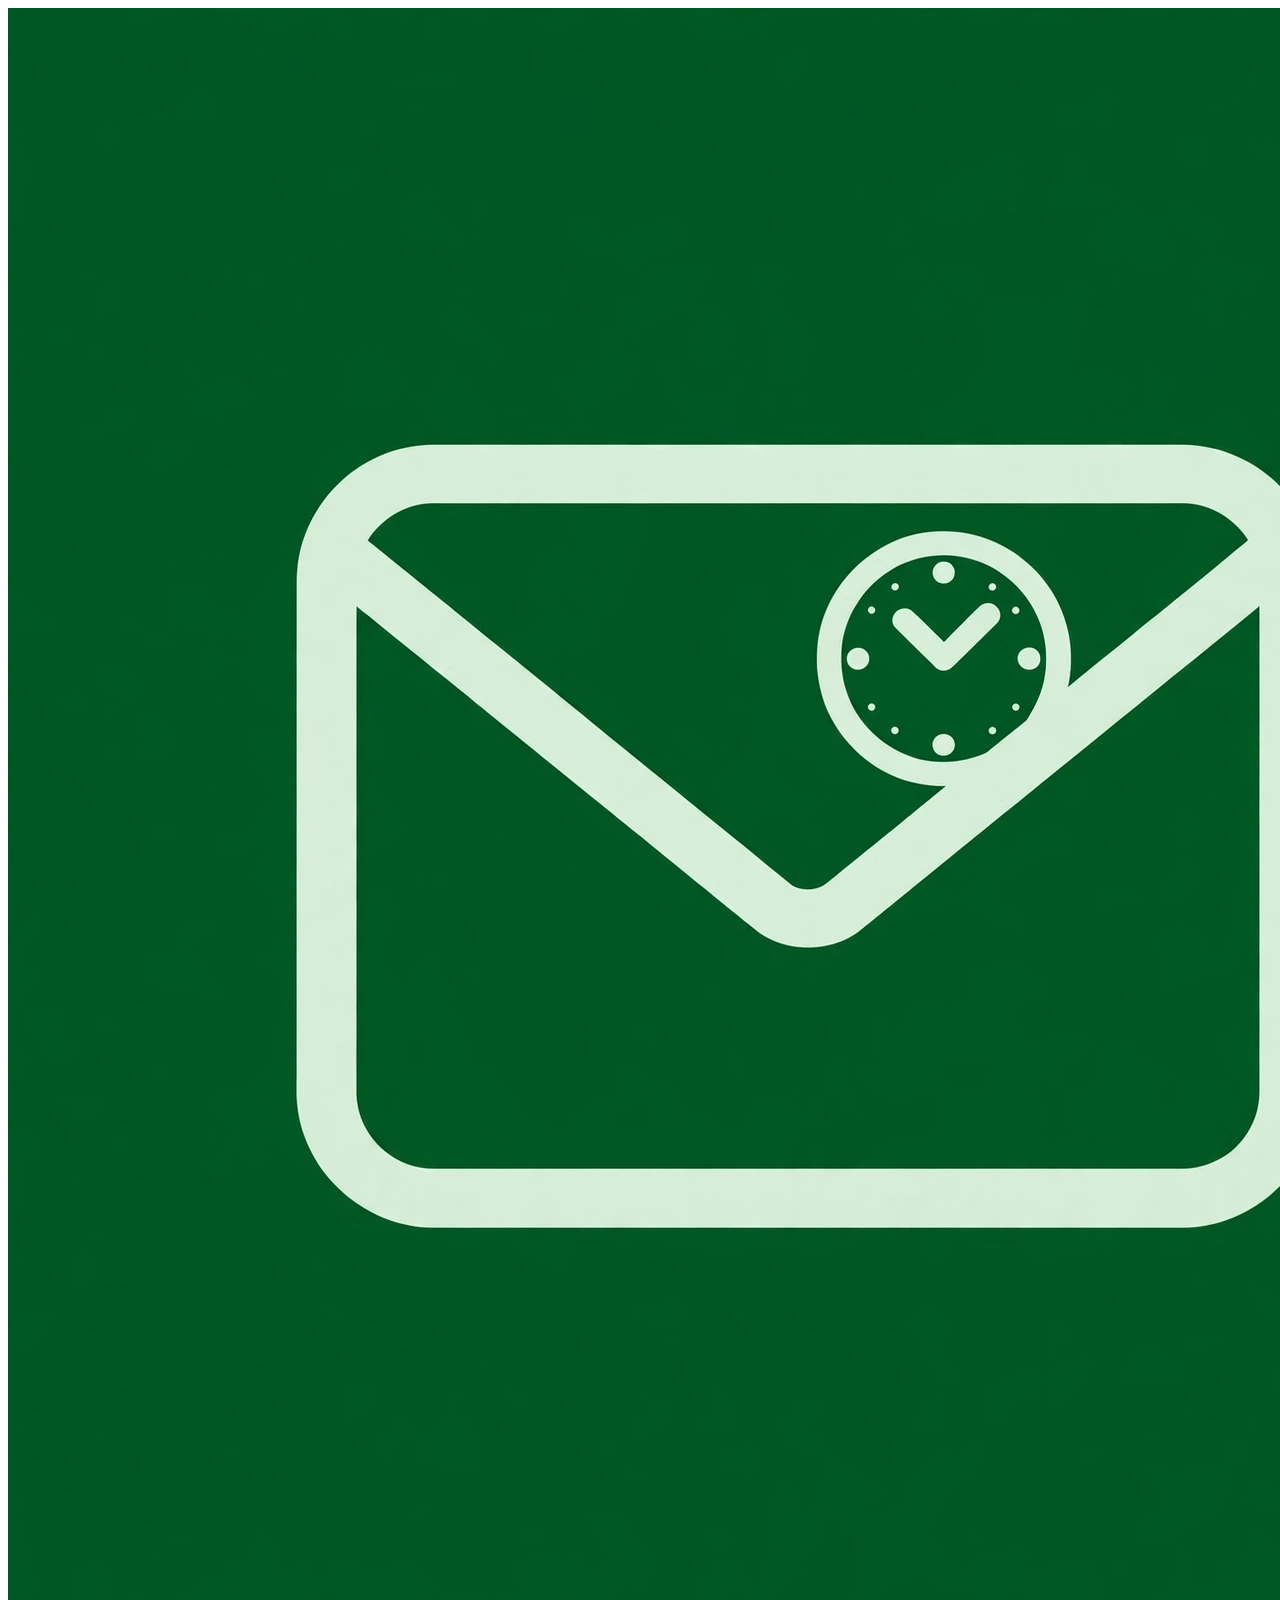
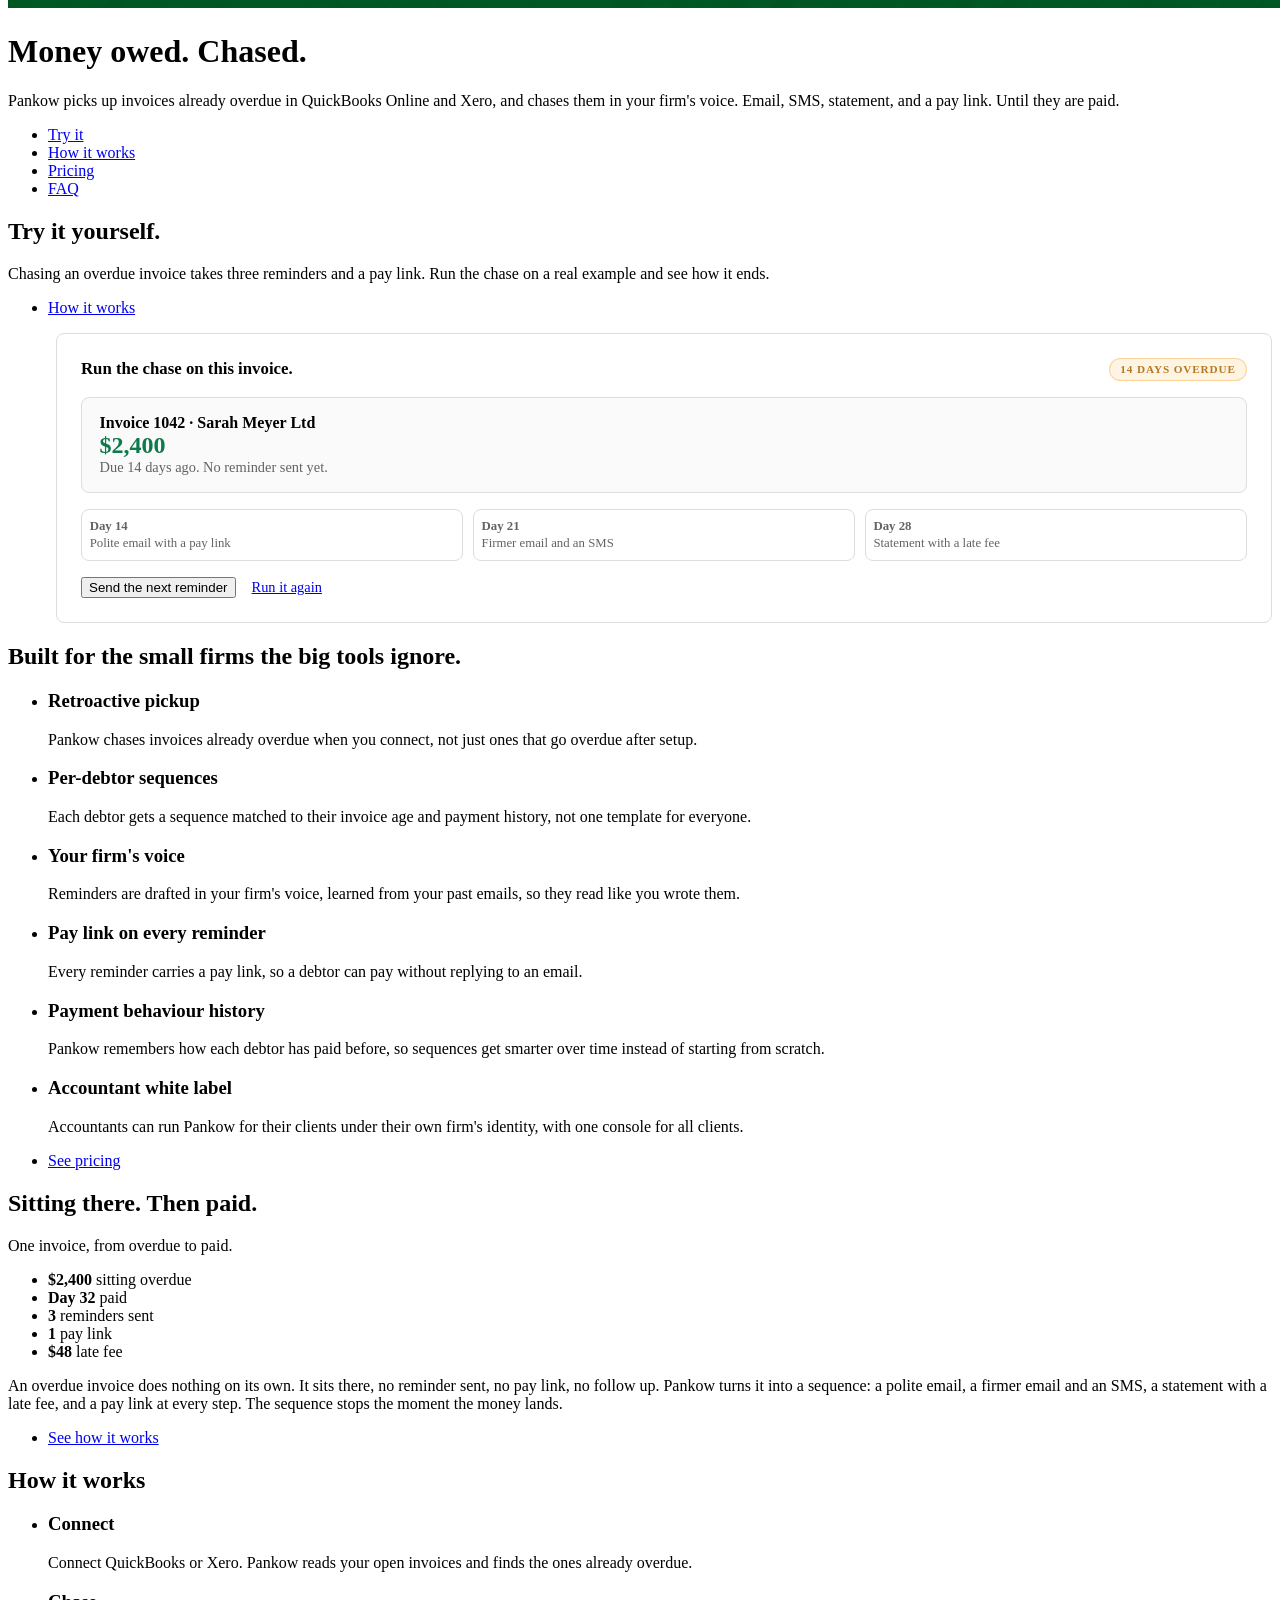
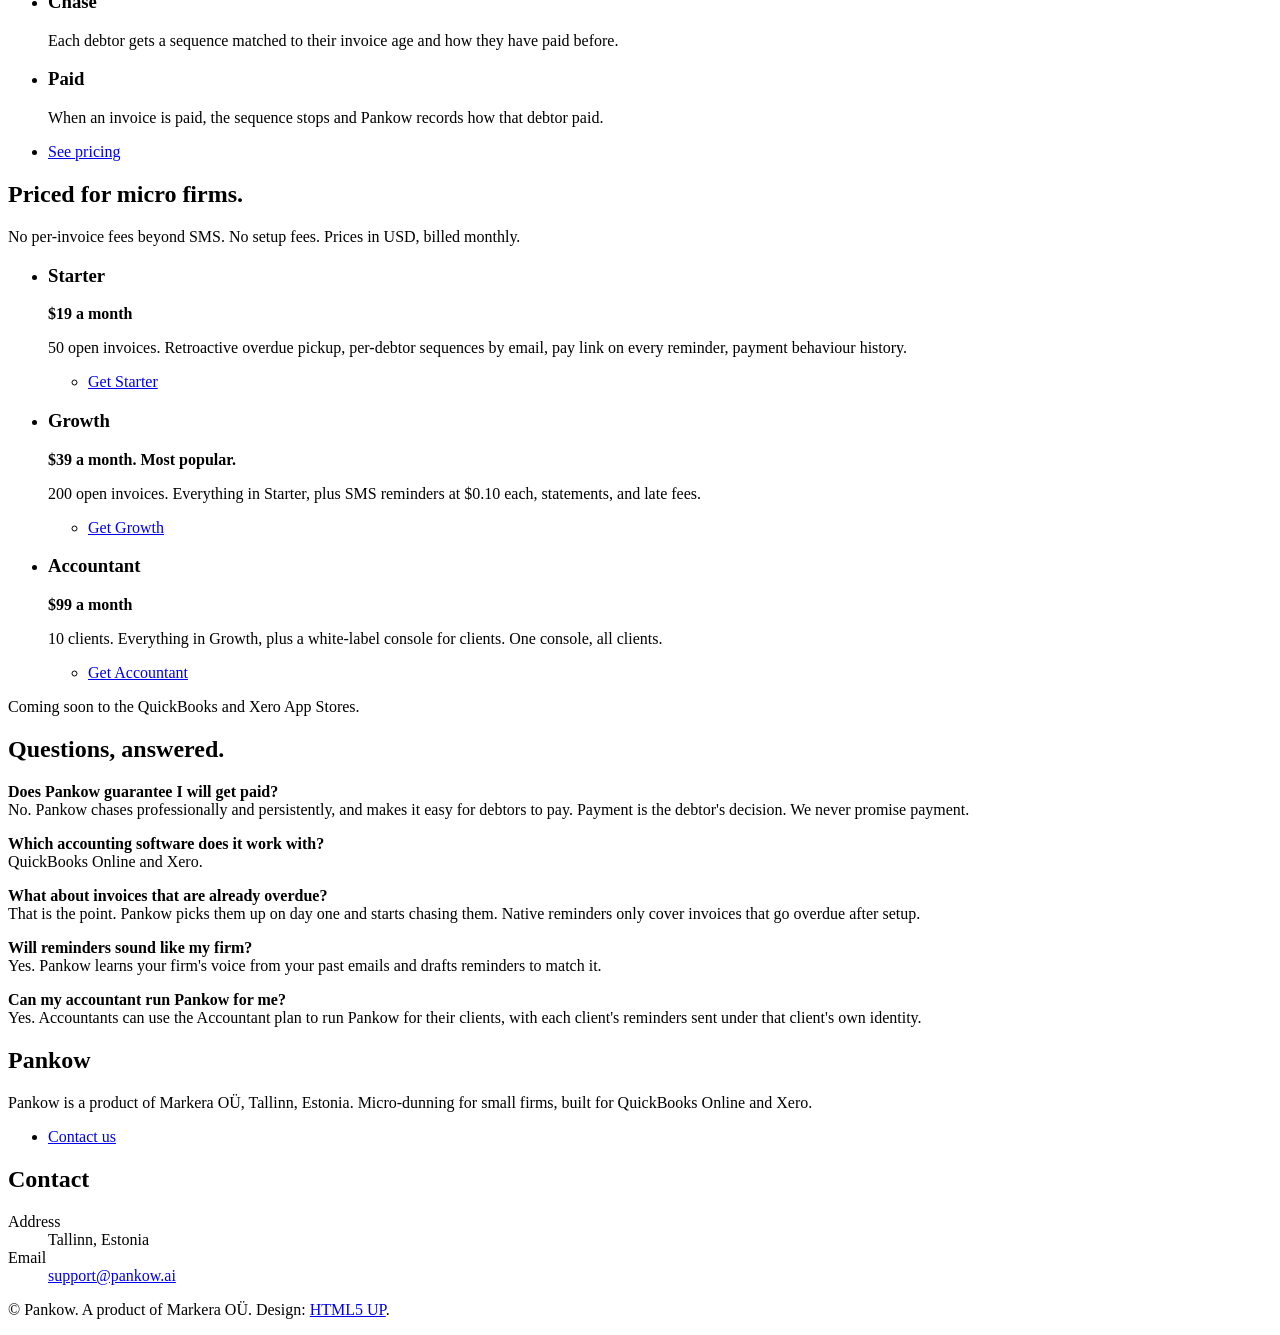
==== index.html @ 5368cebc "Adopt HTML5 UP Stellar template for Pankow" ====
<!DOCTYPE HTML>
<!--
	Stellar by HTML5 UP
	html5up.net | @ajlkn
	Free for personal and commercial use under the CCA 3.0 license (html5up.net/license)
-->
<html>
	<head>
		<title>Pankow - Overdue invoices, chased automatically</title>
		<meta charset="utf-8" />
		<meta name="viewport" content="width=device-width, initial-scale=1, user-scalable=no" />
		<meta name="description" content="Pankow picks up invoices already overdue in QuickBooks Online and Xero, and chases them in your firm's voice. Email, SMS, statement, and a pay link. Until they are paid." />
		<link rel="stylesheet" href="assets/css/main.css" />
		<noscript><link rel="stylesheet" href="assets/css/noscript.css" /></noscript>
		<style>
			/* Pankow interactive demo */
			.spotlight .demo { flex: 0 0 26em; max-width: 100%; margin-left: 3em; }
			@media screen and (max-width: 980px) {
				.spotlight .demo { flex: 0 1 auto; width: 100%; margin-left: 0; margin-bottom: 2em; }
			}
			.demo { background: #ffffff; border: solid 1px #dddddd; border-radius: 8px; padding: 1.5em; text-align: left; }
			.demo-head { display: flex; justify-content: space-between; align-items: center; gap: 0.75em; flex-wrap: wrap; margin-bottom: 1em; }
			.demo-title { font-weight: 700; font-size: 1.05em; }
			.demo-status { font-size: 0.7em; font-weight: 700; letter-spacing: 0.08em; color: #b7791f; background: rgba(245, 166, 35, 0.12); border: solid 1px rgba(245, 166, 35, 0.4); border-radius: 2em; padding: 0.4em 0.9em; white-space: nowrap; }
			.demo-status.paid { color: #0d7a4a; background: rgba(47, 212, 122, 0.12); border-color: rgba(13, 122, 74, 0.4); }
			.invoice { border: solid 1px #dddddd; border-radius: 8px; padding: 1em 1.1em; margin-bottom: 1em; background: #fafafa; }
			.inv-num { font-weight: 700; }
			.inv-amt { font-size: 1.5em; font-weight: 700; color: #0d7a4a; }
			.inv-meta { color: #636363; font-size: 0.9em; }
			.timeline { display: flex; gap: 0.6em; margin-bottom: 1em; }
			.tl-step { flex: 1; border: solid 1px #dddddd; border-radius: 8px; padding: 0.7em 0.6em; font-size: 0.8em; color: #636363; background: #ffffff; }
			.tl-step .day { display: block; font-weight: 700; color: #636363; margin-bottom: 0.2em; }
			.tl-step.active { border-color: #0d7a4a; background: rgba(47, 212, 122, 0.08); color: #414141; }
			.tl-step.active .day { color: #0d7a4a; }
			.reminder { border: solid 1px #dddddd; border-left: 4px solid #0d7a4a; border-radius: 8px; padding: 1em 1.1em; margin-bottom: 0.75em; background: #ffffff; }
			.r-day { font-size: 0.7em; font-weight: 700; letter-spacing: 0.1em; text-transform: uppercase; color: #636363; }
			.r-title { font-weight: 700; margin: 0.25em 0; }
			.r-body { color: #636363; font-size: 0.95em; }
			.paid-msg { display: none; border: solid 1px rgba(13, 122, 74, 0.5); background: rgba(47, 212, 122, 0.08); border-radius: 8px; padding: 1em 1.1em; margin-top: 0.5em; }
			.paid-msg.show { display: block; }
			.demo-actions { margin-top: 1em; display: flex; gap: 1em; align-items: center; flex-wrap: wrap; }
			.demo-reset { font-size: 0.9em; }
		</style>
	</head>
	<body class="is-preload">

		<!-- Wrapper -->
			<div id="wrapper">

				<!-- Header -->
					<header id="header" class="alt">
						<span class="logo"><img src="logo.webp" alt="Pankow logo" /></span>
						<h1>Money owed. Chased.</h1>
						<p>Pankow picks up invoices already overdue in QuickBooks Online and Xero, and chases them in your firm's voice. Email, SMS, statement, and a pay link. Until they are paid.</p>
					</header>

				<!-- Nav -->
					<nav id="nav">
						<ul>
							<li><a href="#demo" class="active">Try it</a></li>
							<li><a href="#how">How it works</a></li>
							<li><a href="#cta">Pricing</a></li>
							<li><a href="#faq">FAQ</a></li>
						</ul>
					</nav>

				<!-- Main -->
					<div id="main">

						<!-- Introduction -->
							<section id="intro" class="main">
								<div class="spotlight">
									<div class="content">
										<header class="major">
											<h2>Try it yourself.</h2>
										</header>
										<p>Chasing an overdue invoice takes three reminders and a pay link. Run the chase on a real example and see how it ends.</p>
										<ul class="actions">
											<li><a href="#how" class="button">How it works</a></li>
										</ul>
									</div>
									<div class="demo" id="demo">
										<div class="demo-head">
											<div class="demo-title">Run the chase on this invoice.</div>
											<div class="demo-status" id="invStatus">14 DAYS OVERDUE</div>
										</div>
										<div class="invoice">
											<div class="inv-num">Invoice 1042 &middot; Sarah Meyer Ltd</div>
											<div class="inv-amt">$2,400</div>
											<div class="inv-meta">Due 14 days ago. No reminder sent yet.</div>
										</div>
										<div class="timeline">
											<div class="tl-step" id="tl1"><span class="day">Day 14</span>Polite email with a pay link</div>
											<div class="tl-step" id="tl2"><span class="day">Day 21</span>Firmer email and an SMS</div>
											<div class="tl-step" id="tl3"><span class="day">Day 28</span>Statement with a late fee</div>
										</div>
										<div id="reminderBox"></div>
										<div class="paid-msg" id="paidMsg"><strong>Paid on Day 32.</strong> The sequence stopped the moment the payment landed, and Pankow recorded how this debtor paid.</div>
										<div class="demo-actions">
											<button class="button primary" id="nextBtn" type="button">Send the next reminder</button>
											<a href="#" class="demo-reset" id="resetBtn">Run it again</a>
										</div>
									</div>
								</div>
							</section>

						<!-- First Section -->
							<section id="first" class="main special">
								<header class="major">
									<h2>Built for the small firms the big tools ignore.</h2>
								</header>
								<ul class="features">
									<li>
										<span class="icon solid major style1 fa-history"></span>
										<h3>Retroactive pickup</h3>
										<p>Pankow chases invoices already overdue when you connect, not just ones that go overdue after setup.</p>
									</li>
									<li>
										<span class="icon solid major style2 fa-user-clock"></span>
										<h3>Per-debtor sequences</h3>
										<p>Each debtor gets a sequence matched to their invoice age and payment history, not one template for everyone.</p>
									</li>
									<li>
										<span class="icon solid major style3 fa-pen"></span>
										<h3>Your firm's voice</h3>
										<p>Reminders are drafted in your firm's voice, learned from your past emails, so they read like you wrote them.</p>
									</li>
									<li>
										<span class="icon solid major style4 fa-link"></span>
										<h3>Pay link on every reminder</h3>
										<p>Every reminder carries a pay link, so a debtor can pay without replying to an email.</p>
									</li>
									<li>
										<span class="icon solid major style5 fa-chart-line"></span>
										<h3>Payment behaviour history</h3>
										<p>Pankow remembers how each debtor has paid before, so sequences get smarter over time instead of starting from scratch.</p>
									</li>
									<li>
										<span class="icon solid major style1 fa-briefcase"></span>
										<h3>Accountant white label</h3>
										<p>Accountants can run Pankow for their clients under their own firm's identity, with one console for all clients.</p>
									</li>
								</ul>
								<footer class="major">
									<ul class="actions special">
										<li><a href="#cta" class="button">See pricing</a></li>
									</ul>
								</footer>
							</section>

						<!-- Second Section -->
							<section id="second" class="main special">
								<header class="major">
									<h2>Sitting there. Then paid.</h2>
									<p>One invoice, from overdue to paid.</p>
								</header>
								<ul class="statistics">
									<li class="style1">
										<span class="icon solid fa-file-invoice"></span>
										<strong>$2,400</strong> sitting overdue
									</li>
									<li class="style2">
										<span class="icon solid fa-check-circle"></span>
										<strong>Day 32</strong> paid
									</li>
									<li class="style3">
										<span class="icon solid fa-envelope"></span>
										<strong>3</strong> reminders sent
									</li>
									<li class="style4">
										<span class="icon solid fa-link"></span>
										<strong>1</strong> pay link
									</li>
									<li class="style5">
										<span class="icon solid fa-dollar-sign"></span>
										<strong>$48</strong> late fee
									</li>
								</ul>
								<p class="content">An overdue invoice does nothing on its own. It sits there, no reminder sent, no pay link, no follow up. Pankow turns it into a sequence: a polite email, a firmer email and an SMS, a statement with a late fee, and a pay link at every step. The sequence stops the moment the money lands.</p>
								<footer class="major">
									<ul class="actions special">
										<li><a href="#how" class="button">See how it works</a></li>
									</ul>
								</footer>
							</section>

						<!-- How it works -->
							<section id="how" class="main special">
								<header class="major">
									<h2>How it works</h2>
								</header>
								<ul class="features">
									<li>
										<span class="icon solid major style1 fa-plug"></span>
										<h3>Connect</h3>
										<p>Connect QuickBooks or Xero. Pankow reads your open invoices and finds the ones already overdue.</p>
									</li>
									<li>
										<span class="icon solid major style3 fa-paper-plane"></span>
										<h3>Chase</h3>
										<p>Each debtor gets a sequence matched to their invoice age and how they have paid before.</p>
									</li>
									<li>
										<span class="icon solid major style5 fa-check-circle"></span>
										<h3>Paid</h3>
										<p>When an invoice is paid, the sequence stops and Pankow records how that debtor paid.</p>
									</li>
								</ul>
								<footer class="major">
									<ul class="actions special">
										<li><a href="#cta" class="button">See pricing</a></li>
									</ul>
								</footer>
							</section>

						<!-- Pricing -->
							<section id="cta" class="main special">
								<header class="major">
									<h2>Priced for micro firms.</h2>
									<p>No per-invoice fees beyond SMS. No setup fees. Prices in USD, billed monthly.</p>
								</header>
								<ul class="features">
									<li>
										<h3>Starter</h3>
										<p><strong>$19 a month</strong></p>
										<p>50 open invoices. Retroactive overdue pickup, per-debtor sequences by email, pay link on every reminder, payment behaviour history.</p>
										<ul class="actions special">
											<li><a href="mailto:support@pankow.ai?subject=Pankow%20Starter" class="button">Get Starter</a></li>
										</ul>
									</li>
									<li>
										<h3>Growth</h3>
										<p><strong>$39 a month. Most popular.</strong></p>
										<p>200 open invoices. Everything in Starter, plus SMS reminders at $0.10 each, statements, and late fees.</p>
										<ul class="actions special">
											<li><a href="mailto:support@pankow.ai?subject=Pankow%20Growth" class="button primary">Get Growth</a></li>
										</ul>
									</li>
									<li>
										<h3>Accountant</h3>
										<p><strong>$99 a month</strong></p>
										<p>10 clients. Everything in Growth, plus a white-label console for clients. One console, all clients.</p>
										<ul class="actions special">
											<li><a href="mailto:support@pankow.ai?subject=Pankow%20Accountant" class="button">Get Accountant</a></li>
										</ul>
									</li>
								</ul>
								<p>Coming soon to the QuickBooks and Xero App Stores.</p>
							</section>

						<!-- FAQ -->
							<section id="faq" class="main">
								<header class="major">
									<h2>Questions, answered.</h2>
								</header>
								<p><strong>Does Pankow guarantee I will get paid?</strong><br />No. Pankow chases professionally and persistently, and makes it easy for debtors to pay. Payment is the debtor's decision. We never promise payment.</p>
								<p><strong>Which accounting software does it work with?</strong><br />QuickBooks Online and Xero.</p>
								<p><strong>What about invoices that are already overdue?</strong><br />That is the point. Pankow picks them up on day one and starts chasing them. Native reminders only cover invoices that go overdue after setup.</p>
								<p><strong>Will reminders sound like my firm?</strong><br />Yes. Pankow learns your firm's voice from your past emails and drafts reminders to match it.</p>
								<p><strong>Can my accountant run Pankow for me?</strong><br />Yes. Accountants can use the Accountant plan to run Pankow for their clients, with each client's reminders sent under that client's own identity.</p>
							</section>

					</div>

				<!-- Footer -->
					<footer id="footer">
						<section>
							<h2>Pankow</h2>
							<p>Pankow is a product of Markera OÜ, Tallinn, Estonia. Micro-dunning for small firms, built for QuickBooks Online and Xero.</p>
							<ul class="actions">
								<li><a href="mailto:support@pankow.ai" class="button">Contact us</a></li>
							</ul>
						</section>
						<section>
							<h2>Contact</h2>
							<dl class="alt">
								<dt>Address</dt>
								<dd>Tallinn, Estonia</dd>
								<dt>Email</dt>
								<dd><a href="mailto:support@pankow.ai">support@pankow.ai</a></dd>
							</dl>
						</section>
						<p class="copyright">&copy; Pankow. A product of Markera OÜ. Design: <a href="https://html5up.net">HTML5 UP</a>.</p>
					</footer>

			</div>

		<!-- Scripts -->
			<script src="assets/js/jquery.min.js"></script>
			<script src="assets/js/jquery.scrollex.min.js"></script>
			<script src="assets/js/jquery.scrolly.min.js"></script>
			<script src="assets/js/browser.min.js"></script>
			<script src="assets/js/breakpoints.min.js"></script>
			<script src="assets/js/util.js"></script>
			<script src="assets/js/main.js"></script>

		<!-- Pankow interactive demo -->
			<script>
			(function () {
				var step = 0;
				var steps = [
					{ day: 'Day 14', title: 'Polite email with a pay link', body: 'Hi Sarah, a friendly reminder that invoice 1042 for $2,400 was due 14 days ago. You can pay here: Pay $2,400. Thanks, Acme Ltd.' },
					{ day: 'Day 21', title: 'Firmer email and an SMS', body: 'Hi Sarah, invoice 1042 ($2,400) is now 21 days overdue. Please pay this week to avoid a late fee. Pay here: Pay $2,400. Acme Ltd.' },
					{ day: 'Day 28', title: 'Statement with a late fee', body: 'Statement for Sarah Meyer Ltd. Invoice 1042: $2,400, plus a $48 late fee. Total due: $2,448. Pay here: Pay $2,448. Acme Ltd.' }
				];
				var nextBtn = document.getElementById('nextBtn');
				var resetBtn = document.getElementById('resetBtn');
				var status = document.getElementById('invStatus');
				var box = document.getElementById('reminderBox');
				var paidMsg = document.getElementById('paidMsg');

				function nextReminder() {
					if (step >= steps.length) { return; }
					var s = steps[step];
					document.getElementById('tl' + (step + 1)).classList.add('active');
					var card = document.createElement('div');
					card.className = 'reminder';
					var d = document.createElement('div');
					d.className = 'r-day';
					d.textContent = s.day;
					var t = document.createElement('div');
					t.className = 'r-title';
					t.textContent = s.title;
					var b = document.createElement('div');
					b.className = 'r-body';
					b.textContent = s.body;
					card.appendChild(d);
					card.appendChild(t);
					card.appendChild(b);
					box.appendChild(card);
					step++;
					status.textContent = s.day.replace('Day ', '') + ' DAYS OVERDUE';
					if (step === steps.length) {
						nextBtn.textContent = 'Mark as paid';
						nextBtn.removeEventListener('click', nextReminder);
						nextBtn.addEventListener('click', markPaid);
					}
				}

				function markPaid() {
					paidMsg.classList.add('show');
					nextBtn.disabled = true;
					nextBtn.textContent = 'Paid';
					status.textContent = 'PAID ON DAY 32';
					status.classList.add('paid');
				}

				function resetDemo() {
					step = 0;
					box.innerHTML = '';
					paidMsg.classList.remove('show');
					['tl1', 'tl2', 'tl3'].forEach(function (id) {
						document.getElementById(id).classList.remove('active');
					});
					nextBtn.disabled = false;
					nextBtn.textContent = 'Send the next reminder';
					nextBtn.removeEventListener('click', markPaid);
					nextBtn.addEventListener('click', nextReminder);
					status.textContent = '14 DAYS OVERDUE';
					status.classList.remove('paid');
				}

				nextBtn.addEventListener('click', nextReminder);
				resetBtn.addEventListener('click', function (e) {
					e.preventDefault();
					resetDemo();
				});
			})();
			</script>

	</body>
</html>
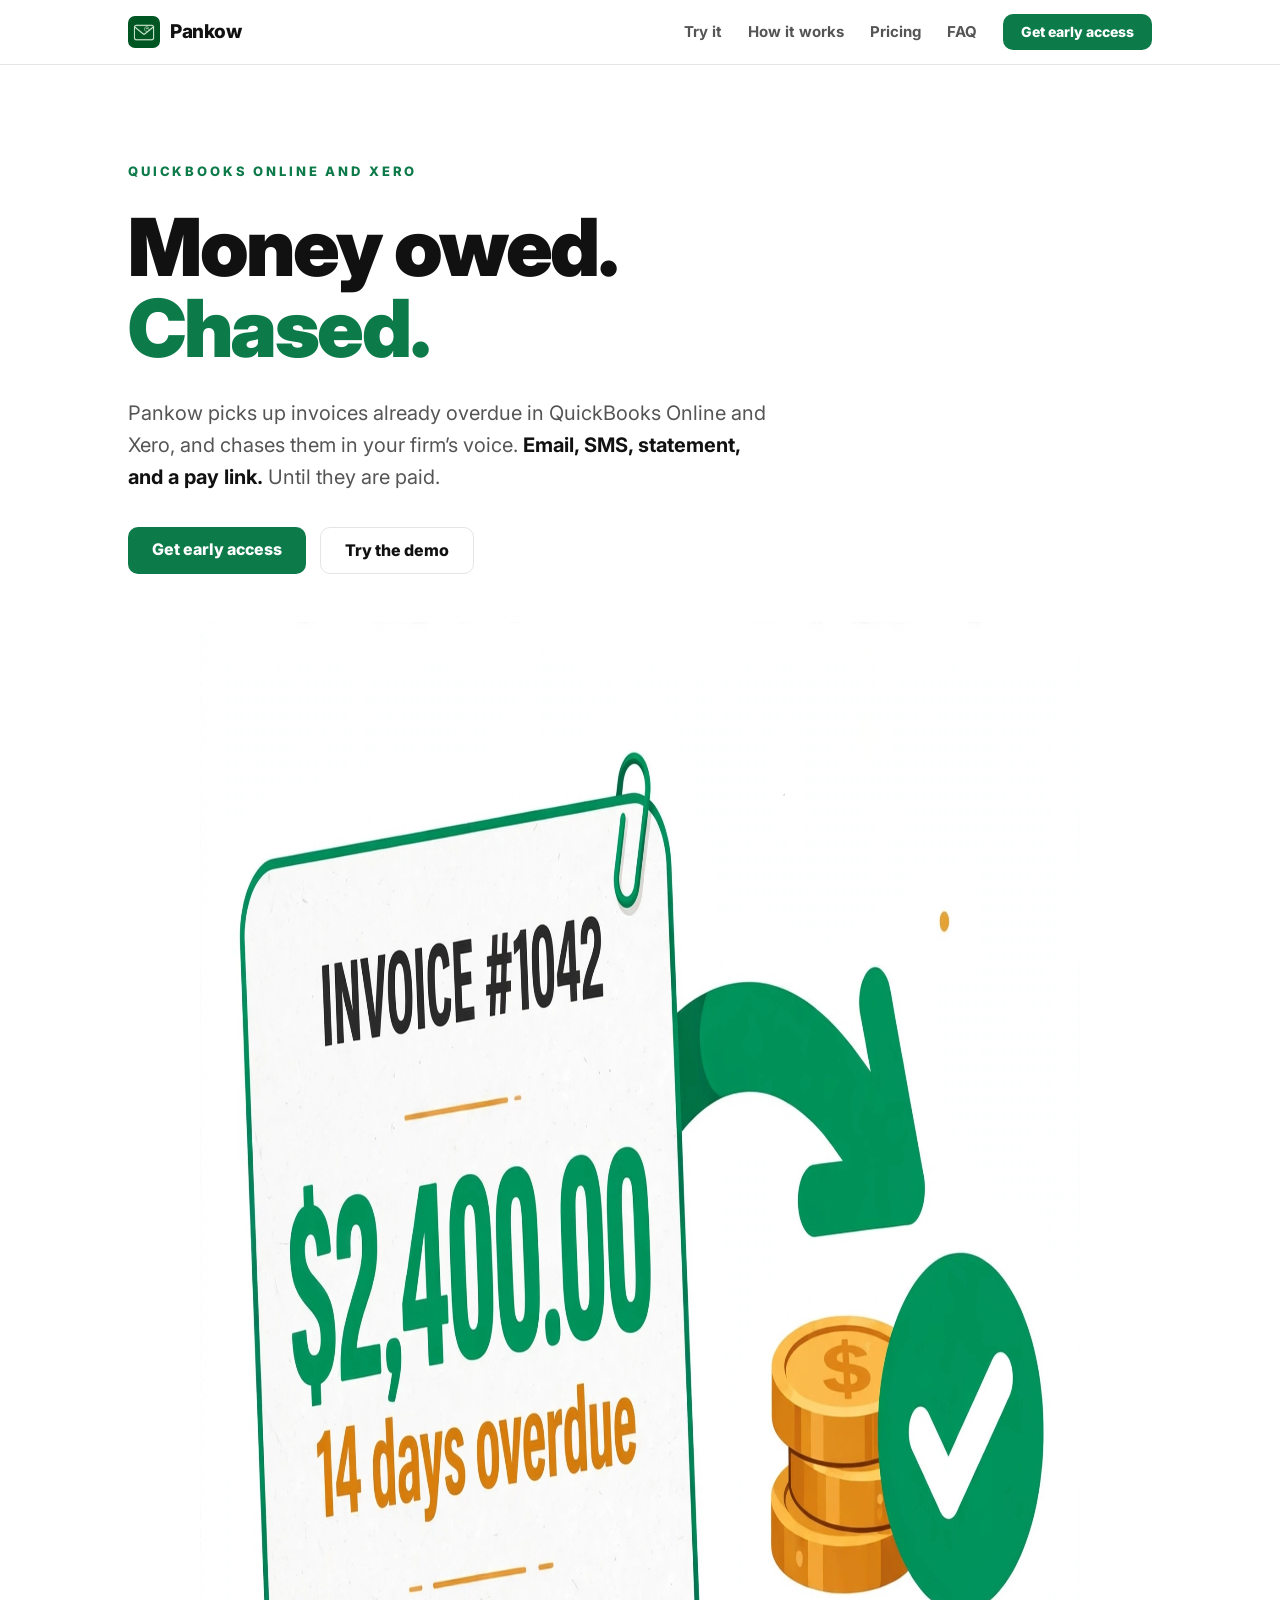
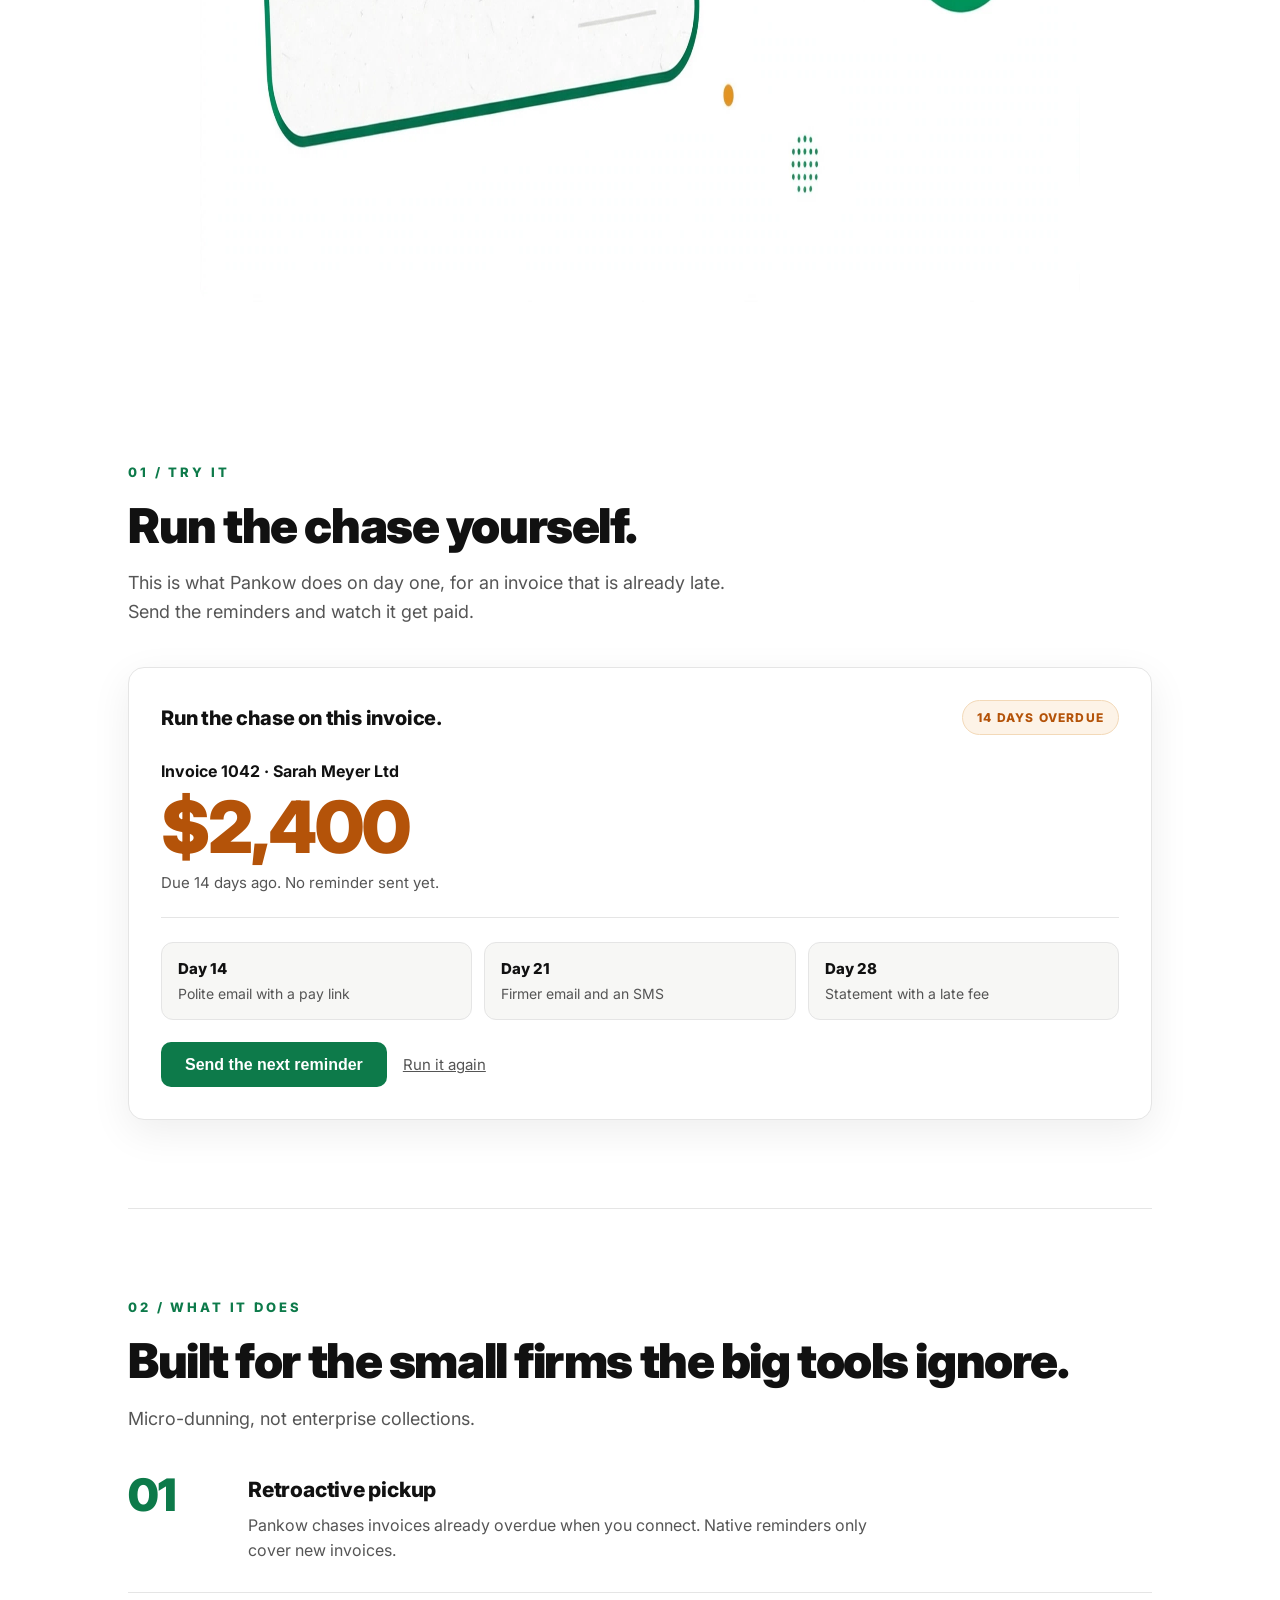
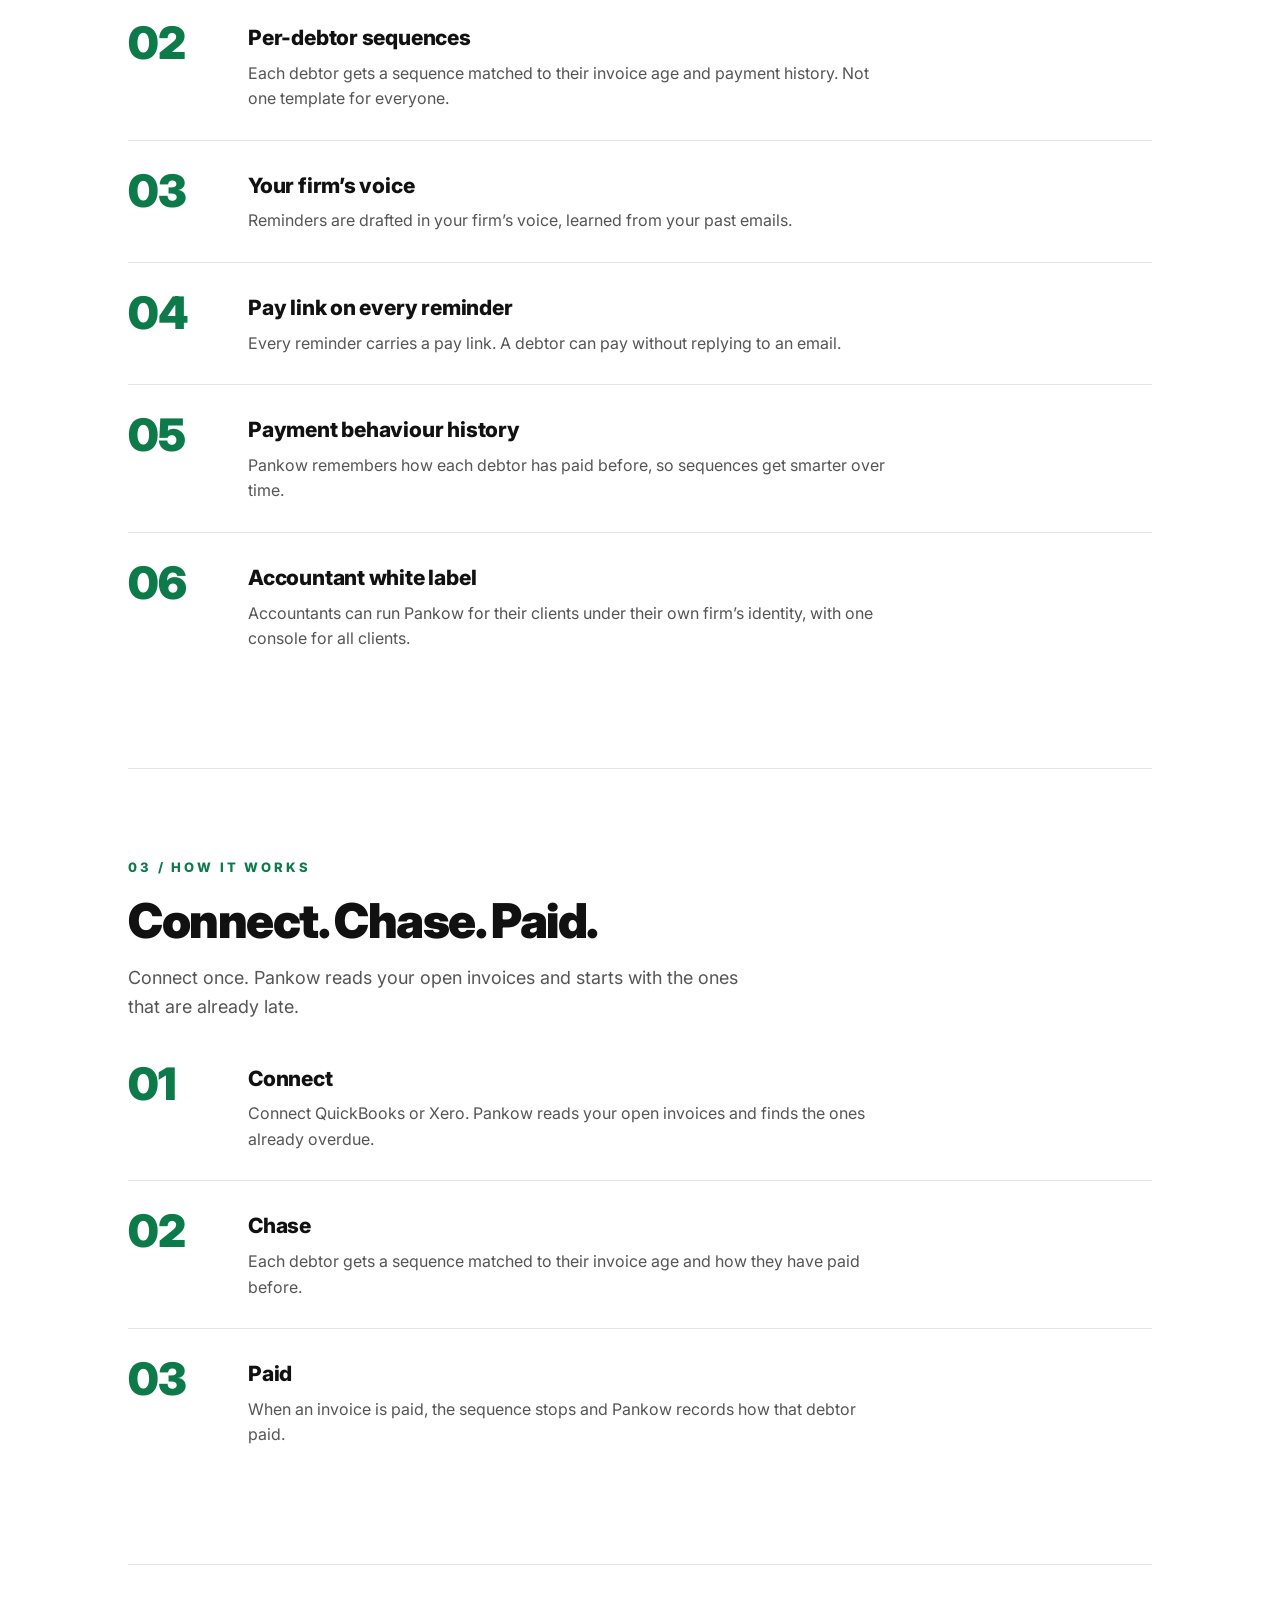
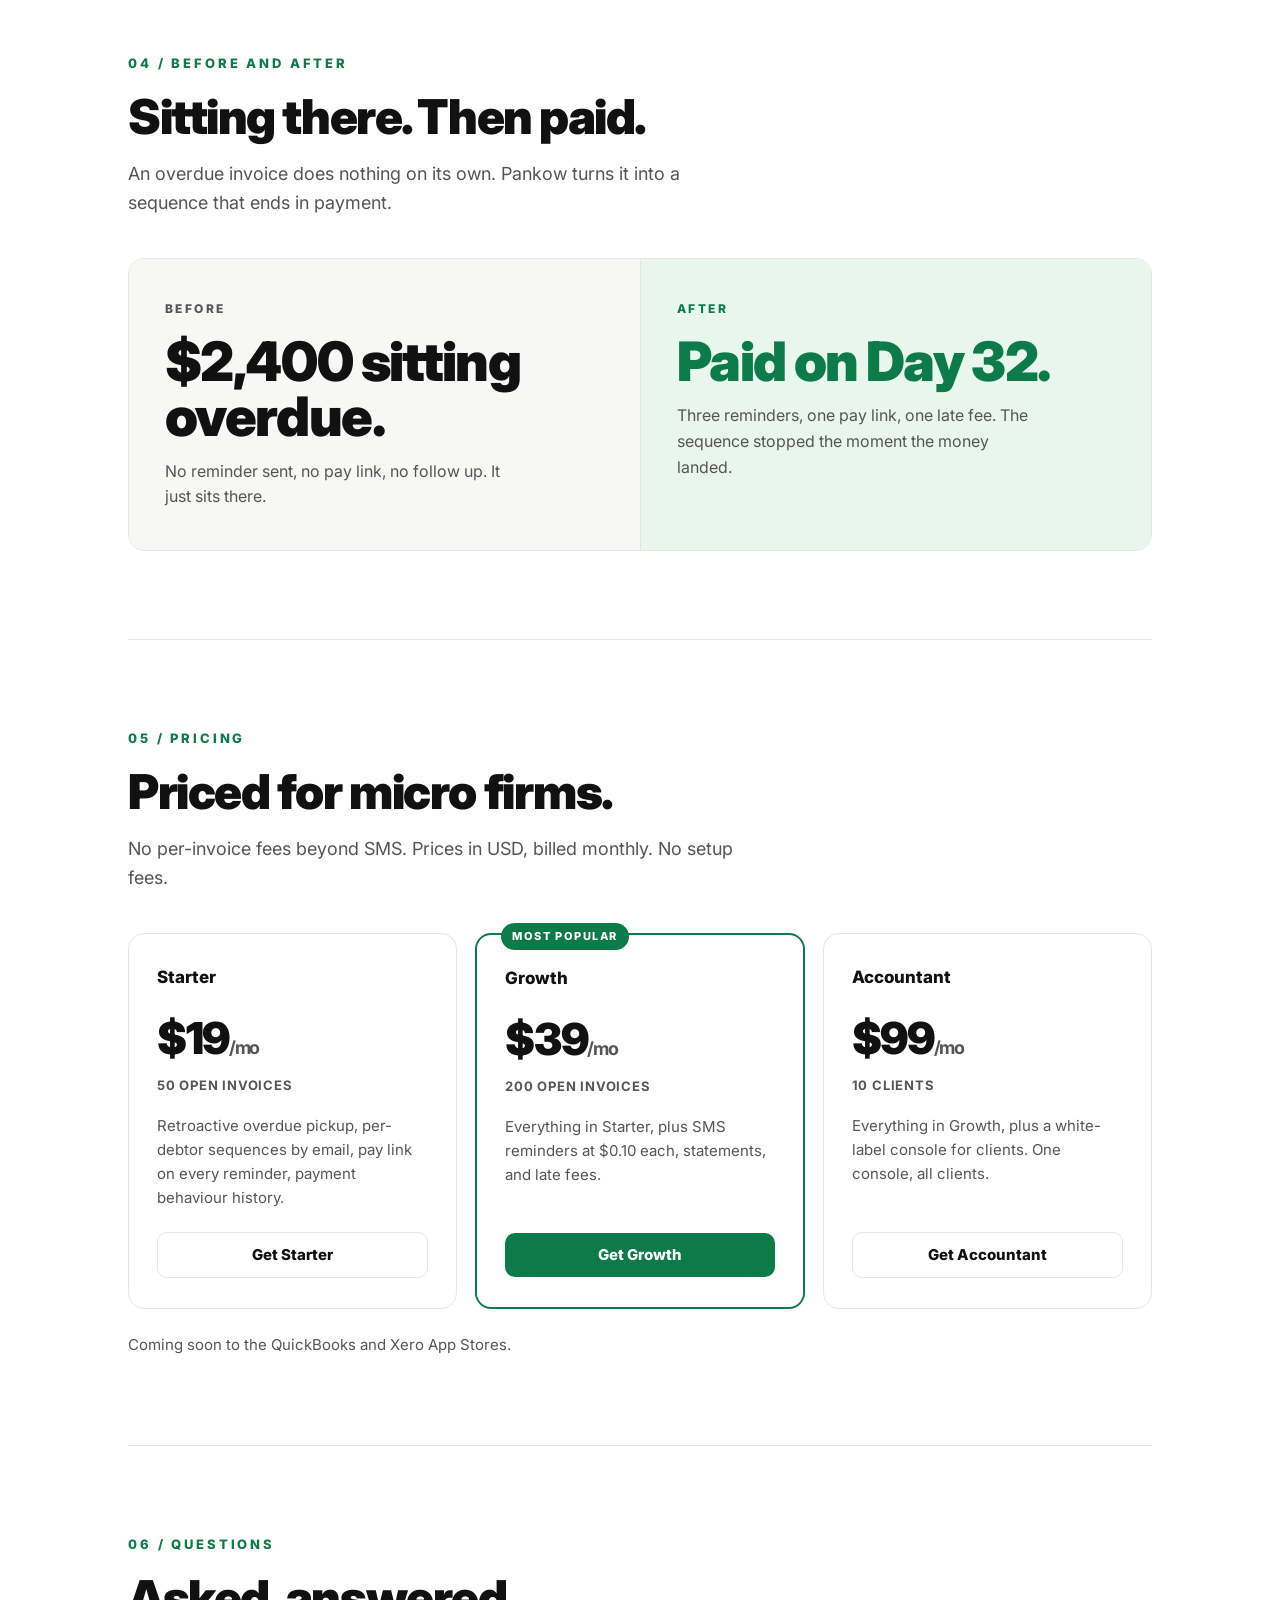
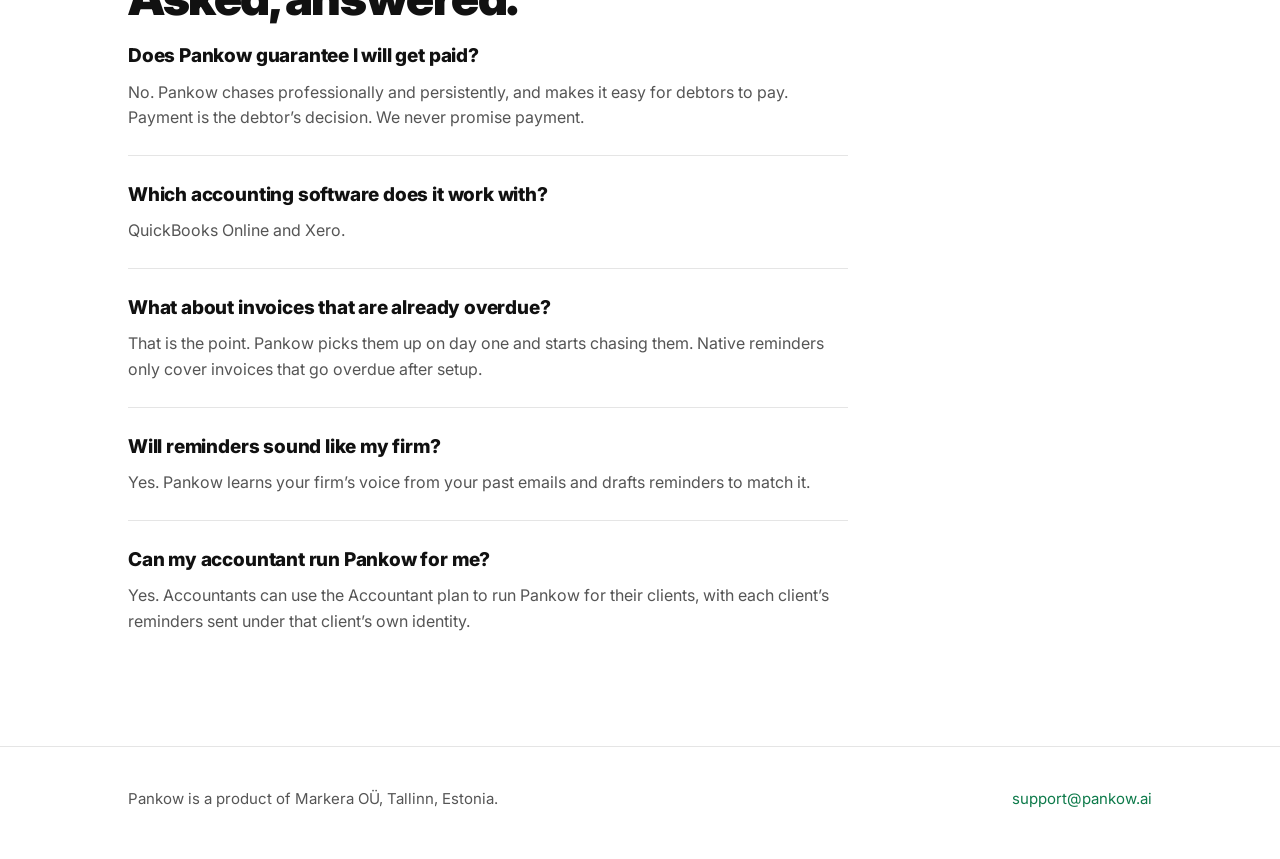
==== commit 99c51639: "Rebuild from scratch: custom Money Back design, no template, hero illustration" ====
--- a/index.html
+++ b/index.html
@@ -1,372 +1,429 @@
-<!DOCTYPE HTML>
-<!--
-	Stellar by HTML5 UP
-	html5up.net | @ajlkn
-	Free for personal and commercial use under the CCA 3.0 license (html5up.net/license)
--->
-<html>
-	<head>
-		<title>Pankow - Overdue invoices, chased automatically</title>
-		<meta charset="utf-8" />
-		<meta name="viewport" content="width=device-width, initial-scale=1, user-scalable=no" />
-		<meta name="description" content="Pankow picks up invoices already overdue in QuickBooks Online and Xero, and chases them in your firm's voice. Email, SMS, statement, and a pay link. Until they are paid." />
-		<link rel="stylesheet" href="assets/css/main.css" />
-		<noscript><link rel="stylesheet" href="assets/css/noscript.css" /></noscript>
-		<style>
-			/* Pankow interactive demo */
-			.spotlight .demo { flex: 0 0 26em; max-width: 100%; margin-left: 3em; }
-			@media screen and (max-width: 980px) {
-				.spotlight .demo { flex: 0 1 auto; width: 100%; margin-left: 0; margin-bottom: 2em; }
-			}
-			.demo { background: #ffffff; border: solid 1px #dddddd; border-radius: 8px; padding: 1.5em; text-align: left; }
-			.demo-head { display: flex; justify-content: space-between; align-items: center; gap: 0.75em; flex-wrap: wrap; margin-bottom: 1em; }
-			.demo-title { font-weight: 700; font-size: 1.05em; }
-			.demo-status { font-size: 0.7em; font-weight: 700; letter-spacing: 0.08em; color: #b7791f; background: rgba(245, 166, 35, 0.12); border: solid 1px rgba(245, 166, 35, 0.4); border-radius: 2em; padding: 0.4em 0.9em; white-space: nowrap; }
-			.demo-status.paid { color: #0d7a4a; background: rgba(47, 212, 122, 0.12); border-color: rgba(13, 122, 74, 0.4); }
-			.invoice { border: solid 1px #dddddd; border-radius: 8px; padding: 1em 1.1em; margin-bottom: 1em; background: #fafafa; }
-			.inv-num { font-weight: 700; }
-			.inv-amt { font-size: 1.5em; font-weight: 700; color: #0d7a4a; }
-			.inv-meta { color: #636363; font-size: 0.9em; }
-			.timeline { display: flex; gap: 0.6em; margin-bottom: 1em; }
-			.tl-step { flex: 1; border: solid 1px #dddddd; border-radius: 8px; padding: 0.7em 0.6em; font-size: 0.8em; color: #636363; background: #ffffff; }
-			.tl-step .day { display: block; font-weight: 700; color: #636363; margin-bottom: 0.2em; }
-			.tl-step.active { border-color: #0d7a4a; background: rgba(47, 212, 122, 0.08); color: #414141; }
-			.tl-step.active .day { color: #0d7a4a; }
-			.reminder { border: solid 1px #dddddd; border-left: 4px solid #0d7a4a; border-radius: 8px; padding: 1em 1.1em; margin-bottom: 0.75em; background: #ffffff; }
-			.r-day { font-size: 0.7em; font-weight: 700; letter-spacing: 0.1em; text-transform: uppercase; color: #636363; }
-			.r-title { font-weight: 700; margin: 0.25em 0; }
-			.r-body { color: #636363; font-size: 0.95em; }
-			.paid-msg { display: none; border: solid 1px rgba(13, 122, 74, 0.5); background: rgba(47, 212, 122, 0.08); border-radius: 8px; padding: 1em 1.1em; margin-top: 0.5em; }
-			.paid-msg.show { display: block; }
-			.demo-actions { margin-top: 1em; display: flex; gap: 1em; align-items: center; flex-wrap: wrap; }
-			.demo-reset { font-size: 0.9em; }
-		</style>
-	</head>
-	<body class="is-preload">
-
-		<!-- Wrapper -->
-			<div id="wrapper">
-
-				<!-- Header -->
-					<header id="header" class="alt">
-						<span class="logo"><img src="logo.webp" alt="Pankow logo" /></span>
-						<h1>Money owed. Chased.</h1>
-						<p>Pankow picks up invoices already overdue in QuickBooks Online and Xero, and chases them in your firm's voice. Email, SMS, statement, and a pay link. Until they are paid.</p>
-					</header>
-
-				<!-- Nav -->
-					<nav id="nav">
-						<ul>
-							<li><a href="#demo" class="active">Try it</a></li>
-							<li><a href="#how">How it works</a></li>
-							<li><a href="#cta">Pricing</a></li>
-							<li><a href="#faq">FAQ</a></li>
-						</ul>
-					</nav>
-
-				<!-- Main -->
-					<div id="main">
-
-						<!-- Introduction -->
-							<section id="intro" class="main">
-								<div class="spotlight">
-									<div class="content">
-										<header class="major">
-											<h2>Try it yourself.</h2>
-										</header>
-										<p>Chasing an overdue invoice takes three reminders and a pay link. Run the chase on a real example and see how it ends.</p>
-										<ul class="actions">
-											<li><a href="#how" class="button">How it works</a></li>
-										</ul>
-									</div>
-									<div class="demo" id="demo">
-										<div class="demo-head">
-											<div class="demo-title">Run the chase on this invoice.</div>
-											<div class="demo-status" id="invStatus">14 DAYS OVERDUE</div>
-										</div>
-										<div class="invoice">
-											<div class="inv-num">Invoice 1042 &middot; Sarah Meyer Ltd</div>
-											<div class="inv-amt">$2,400</div>
-											<div class="inv-meta">Due 14 days ago. No reminder sent yet.</div>
-										</div>
-										<div class="timeline">
-											<div class="tl-step" id="tl1"><span class="day">Day 14</span>Polite email with a pay link</div>
-											<div class="tl-step" id="tl2"><span class="day">Day 21</span>Firmer email and an SMS</div>
-											<div class="tl-step" id="tl3"><span class="day">Day 28</span>Statement with a late fee</div>
-										</div>
-										<div id="reminderBox"></div>
-										<div class="paid-msg" id="paidMsg"><strong>Paid on Day 32.</strong> The sequence stopped the moment the payment landed, and Pankow recorded how this debtor paid.</div>
-										<div class="demo-actions">
-											<button class="button primary" id="nextBtn" type="button">Send the next reminder</button>
-											<a href="#" class="demo-reset" id="resetBtn">Run it again</a>
-										</div>
-									</div>
-								</div>
-							</section>
-
-						<!-- First Section -->
-							<section id="first" class="main special">
-								<header class="major">
-									<h2>Built for the small firms the big tools ignore.</h2>
-								</header>
-								<ul class="features">
-									<li>
-										<span class="icon solid major style1 fa-history"></span>
-										<h3>Retroactive pickup</h3>
-										<p>Pankow chases invoices already overdue when you connect, not just ones that go overdue after setup.</p>
-									</li>
-									<li>
-										<span class="icon solid major style2 fa-user-clock"></span>
-										<h3>Per-debtor sequences</h3>
-										<p>Each debtor gets a sequence matched to their invoice age and payment history, not one template for everyone.</p>
-									</li>
-									<li>
-										<span class="icon solid major style3 fa-pen"></span>
-										<h3>Your firm's voice</h3>
-										<p>Reminders are drafted in your firm's voice, learned from your past emails, so they read like you wrote them.</p>
-									</li>
-									<li>
-										<span class="icon solid major style4 fa-link"></span>
-										<h3>Pay link on every reminder</h3>
-										<p>Every reminder carries a pay link, so a debtor can pay without replying to an email.</p>
-									</li>
-									<li>
-										<span class="icon solid major style5 fa-chart-line"></span>
-										<h3>Payment behaviour history</h3>
-										<p>Pankow remembers how each debtor has paid before, so sequences get smarter over time instead of starting from scratch.</p>
-									</li>
-									<li>
-										<span class="icon solid major style1 fa-briefcase"></span>
-										<h3>Accountant white label</h3>
-										<p>Accountants can run Pankow for their clients under their own firm's identity, with one console for all clients.</p>
-									</li>
-								</ul>
-								<footer class="major">
-									<ul class="actions special">
-										<li><a href="#cta" class="button">See pricing</a></li>
-									</ul>
-								</footer>
-							</section>
-
-						<!-- Second Section -->
-							<section id="second" class="main special">
-								<header class="major">
-									<h2>Sitting there. Then paid.</h2>
-									<p>One invoice, from overdue to paid.</p>
-								</header>
-								<ul class="statistics">
-									<li class="style1">
-										<span class="icon solid fa-file-invoice"></span>
-										<strong>$2,400</strong> sitting overdue
-									</li>
-									<li class="style2">
-										<span class="icon solid fa-check-circle"></span>
-										<strong>Day 32</strong> paid
-									</li>
-									<li class="style3">
-										<span class="icon solid fa-envelope"></span>
-										<strong>3</strong> reminders sent
-									</li>
-									<li class="style4">
-										<span class="icon solid fa-link"></span>
-										<strong>1</strong> pay link
-									</li>
-									<li class="style5">
-										<span class="icon solid fa-dollar-sign"></span>
-										<strong>$48</strong> late fee
-									</li>
-								</ul>
-								<p class="content">An overdue invoice does nothing on its own. It sits there, no reminder sent, no pay link, no follow up. Pankow turns it into a sequence: a polite email, a firmer email and an SMS, a statement with a late fee, and a pay link at every step. The sequence stops the moment the money lands.</p>
-								<footer class="major">
-									<ul class="actions special">
-										<li><a href="#how" class="button">See how it works</a></li>
-									</ul>
-								</footer>
-							</section>
-
-						<!-- How it works -->
-							<section id="how" class="main special">
-								<header class="major">
-									<h2>How it works</h2>
-								</header>
-								<ul class="features">
-									<li>
-										<span class="icon solid major style1 fa-plug"></span>
-										<h3>Connect</h3>
-										<p>Connect QuickBooks or Xero. Pankow reads your open invoices and finds the ones already overdue.</p>
-									</li>
-									<li>
-										<span class="icon solid major style3 fa-paper-plane"></span>
-										<h3>Chase</h3>
-										<p>Each debtor gets a sequence matched to their invoice age and how they have paid before.</p>
-									</li>
-									<li>
-										<span class="icon solid major style5 fa-check-circle"></span>
-										<h3>Paid</h3>
-										<p>When an invoice is paid, the sequence stops and Pankow records how that debtor paid.</p>
-									</li>
-								</ul>
-								<footer class="major">
-									<ul class="actions special">
-										<li><a href="#cta" class="button">See pricing</a></li>
-									</ul>
-								</footer>
-							</section>
-
-						<!-- Pricing -->
-							<section id="cta" class="main special">
-								<header class="major">
-									<h2>Priced for micro firms.</h2>
-									<p>No per-invoice fees beyond SMS. No setup fees. Prices in USD, billed monthly.</p>
-								</header>
-								<ul class="features">
-									<li>
-										<h3>Starter</h3>
-										<p><strong>$19 a month</strong></p>
-										<p>50 open invoices. Retroactive overdue pickup, per-debtor sequences by email, pay link on every reminder, payment behaviour history.</p>
-										<ul class="actions special">
-											<li><a href="mailto:support@pankow.ai?subject=Pankow%20Starter" class="button">Get Starter</a></li>
-										</ul>
-									</li>
-									<li>
-										<h3>Growth</h3>
-										<p><strong>$39 a month. Most popular.</strong></p>
-										<p>200 open invoices. Everything in Starter, plus SMS reminders at $0.10 each, statements, and late fees.</p>
-										<ul class="actions special">
-											<li><a href="mailto:support@pankow.ai?subject=Pankow%20Growth" class="button primary">Get Growth</a></li>
-										</ul>
-									</li>
-									<li>
-										<h3>Accountant</h3>
-										<p><strong>$99 a month</strong></p>
-										<p>10 clients. Everything in Growth, plus a white-label console for clients. One console, all clients.</p>
-										<ul class="actions special">
-											<li><a href="mailto:support@pankow.ai?subject=Pankow%20Accountant" class="button">Get Accountant</a></li>
-										</ul>
-									</li>
-								</ul>
-								<p>Coming soon to the QuickBooks and Xero App Stores.</p>
-							</section>
-
-						<!-- FAQ -->
-							<section id="faq" class="main">
-								<header class="major">
-									<h2>Questions, answered.</h2>
-								</header>
-								<p><strong>Does Pankow guarantee I will get paid?</strong><br />No. Pankow chases professionally and persistently, and makes it easy for debtors to pay. Payment is the debtor's decision. We never promise payment.</p>
-								<p><strong>Which accounting software does it work with?</strong><br />QuickBooks Online and Xero.</p>
-								<p><strong>What about invoices that are already overdue?</strong><br />That is the point. Pankow picks them up on day one and starts chasing them. Native reminders only cover invoices that go overdue after setup.</p>
-								<p><strong>Will reminders sound like my firm?</strong><br />Yes. Pankow learns your firm's voice from your past emails and drafts reminders to match it.</p>
-								<p><strong>Can my accountant run Pankow for me?</strong><br />Yes. Accountants can use the Accountant plan to run Pankow for their clients, with each client's reminders sent under that client's own identity.</p>
-							</section>
-
-					</div>
-
-				<!-- Footer -->
-					<footer id="footer">
-						<section>
-							<h2>Pankow</h2>
-							<p>Pankow is a product of Markera OÜ, Tallinn, Estonia. Micro-dunning for small firms, built for QuickBooks Online and Xero.</p>
-							<ul class="actions">
-								<li><a href="mailto:support@pankow.ai" class="button">Contact us</a></li>
-							</ul>
-						</section>
-						<section>
-							<h2>Contact</h2>
-							<dl class="alt">
-								<dt>Address</dt>
-								<dd>Tallinn, Estonia</dd>
-								<dt>Email</dt>
-								<dd><a href="mailto:support@pankow.ai">support@pankow.ai</a></dd>
-							</dl>
-						</section>
-						<p class="copyright">&copy; Pankow. A product of Markera OÜ. Design: <a href="https://html5up.net">HTML5 UP</a>.</p>
-					</footer>
-
-			</div>
-
-		<!-- Scripts -->
-			<script src="assets/js/jquery.min.js"></script>
-			<script src="assets/js/jquery.scrollex.min.js"></script>
-			<script src="assets/js/jquery.scrolly.min.js"></script>
-			<script src="assets/js/browser.min.js"></script>
-			<script src="assets/js/breakpoints.min.js"></script>
-			<script src="assets/js/util.js"></script>
-			<script src="assets/js/main.js"></script>
-
-		<!-- Pankow interactive demo -->
-			<script>
-			(function () {
-				var step = 0;
-				var steps = [
-					{ day: 'Day 14', title: 'Polite email with a pay link', body: 'Hi Sarah, a friendly reminder that invoice 1042 for $2,400 was due 14 days ago. You can pay here: Pay $2,400. Thanks, Acme Ltd.' },
-					{ day: 'Day 21', title: 'Firmer email and an SMS', body: 'Hi Sarah, invoice 1042 ($2,400) is now 21 days overdue. Please pay this week to avoid a late fee. Pay here: Pay $2,400. Acme Ltd.' },
-					{ day: 'Day 28', title: 'Statement with a late fee', body: 'Statement for Sarah Meyer Ltd. Invoice 1042: $2,400, plus a $48 late fee. Total due: $2,448. Pay here: Pay $2,448. Acme Ltd.' }
-				];
-				var nextBtn = document.getElementById('nextBtn');
-				var resetBtn = document.getElementById('resetBtn');
-				var status = document.getElementById('invStatus');
-				var box = document.getElementById('reminderBox');
-				var paidMsg = document.getElementById('paidMsg');
-
-				function nextReminder() {
-					if (step >= steps.length) { return; }
-					var s = steps[step];
-					document.getElementById('tl' + (step + 1)).classList.add('active');
-					var card = document.createElement('div');
-					card.className = 'reminder';
-					var d = document.createElement('div');
-					d.className = 'r-day';
-					d.textContent = s.day;
-					var t = document.createElement('div');
-					t.className = 'r-title';
-					t.textContent = s.title;
-					var b = document.createElement('div');
-					b.className = 'r-body';
-					b.textContent = s.body;
-					card.appendChild(d);
-					card.appendChild(t);
-					card.appendChild(b);
-					box.appendChild(card);
-					step++;
-					status.textContent = s.day.replace('Day ', '') + ' DAYS OVERDUE';
-					if (step === steps.length) {
-						nextBtn.textContent = 'Mark as paid';
-						nextBtn.removeEventListener('click', nextReminder);
-						nextBtn.addEventListener('click', markPaid);
-					}
-				}
-
-				function markPaid() {
-					paidMsg.classList.add('show');
-					nextBtn.disabled = true;
-					nextBtn.textContent = 'Paid';
-					status.textContent = 'PAID ON DAY 32';
-					status.classList.add('paid');
-				}
-
-				function resetDemo() {
-					step = 0;
-					box.innerHTML = '';
-					paidMsg.classList.remove('show');
-					['tl1', 'tl2', 'tl3'].forEach(function (id) {
-						document.getElementById(id).classList.remove('active');
-					});
-					nextBtn.disabled = false;
-					nextBtn.textContent = 'Send the next reminder';
-					nextBtn.removeEventListener('click', markPaid);
-					nextBtn.addEventListener('click', nextReminder);
-					status.textContent = '14 DAYS OVERDUE';
-					status.classList.remove('paid');
-				}
-
-				nextBtn.addEventListener('click', nextReminder);
-				resetBtn.addEventListener('click', function (e) {
-					e.preventDefault();
-					resetDemo();
-				});
-			})();
-			</script>
-
-	</body>
+<!DOCTYPE html>
+<html lang="en">
+<head>
+<meta charset="utf-8">
+<meta name="viewport" content="width=device-width, initial-scale=1">
+<title>Pankow: Overdue invoices, chased automatically</title>
+<meta name="description" content="Pankow picks up invoices already overdue in QuickBooks Online and Xero, and chases them in your firm's voice. Email, SMS, statement, and pay link. Until they are paid.">
+<link rel="preconnect" href="https://fonts.googleapis.com">
+<link rel="preconnect" href="https://fonts.gstatic.com" crossorigin>
+<link href="https://fonts.googleapis.com/css2?family=Inter:wght@400;700;800;900&display=swap" rel="stylesheet">
+<style>
+  :root {
+    --ink: #111111;
+    --muted: #555555;
+    --line: #e5e5e5;
+    --green: #0d7a4a;
+    --green-dark: #0a5c38;
+    --amber: #b45309;
+    --bg: #ffffff;
+    --soft: #f7f7f5;
+  }
+  * { box-sizing: border-box; margin: 0; padding: 0; }
+  html { scroll-behavior: smooth; }
+  body {
+    font-family: "Inter", -apple-system, BlinkMacSystemFont, "Segoe UI", Roboto, Helvetica, Arial, sans-serif;
+    color: var(--ink);
+    background: var(--bg);
+    line-height: 1.6;
+    -webkit-font-smoothing: antialiased;
+  }
+  a { color: var(--green); text-decoration: none; }
+  a:hover { text-decoration: underline; }
+  .wrap { max-width: 1080px; margin: 0 auto; padding: 0 28px; }
+
+  /* Header */
+  header {
+    position: sticky; top: 0; z-index: 50;
+    background: var(--bg);
+    border-bottom: 1px solid var(--line);
+  }
+  header .wrap {
+    display: flex; align-items: center; justify-content: space-between;
+    height: 64px;
+  }
+  .brand { display: flex; align-items: center; gap: 10px; font-weight: 800; font-size: 19px; letter-spacing: -0.02em; color: var(--ink); }
+  .brand:hover { text-decoration: none; }
+  .brand img { width: 32px; height: 32px; border-radius: 7px; display: block; }
+  nav { display: flex; align-items: center; gap: 26px; }
+  nav a { color: var(--muted); font-size: 15px; font-weight: 700; }
+  nav a:hover { color: var(--ink); text-decoration: none; }
+  .btn {
+    display: inline-block; background: var(--green); color: #fff;
+    font-weight: 800; font-size: 16px; padding: 13px 24px; border-radius: 10px;
+    border: 0; cursor: pointer; line-height: 1.2; text-align: center;
+    transition: background .15s ease, transform .15s ease;
+  }
+  .btn:hover { background: var(--green-dark); text-decoration: none; transform: translateY(-1px); }
+  .btn-ghost { background: transparent; color: var(--ink); border: 1px solid var(--line); }
+  .btn-ghost:hover { background: var(--soft); }
+  .btn:disabled { background: #c9c9c9; cursor: default; transform: none; }
+  header .btn { padding: 10px 18px; font-size: 14px; }
+
+  /* Hero */
+  .hero { padding: 96px 0 72px; }
+  .hero-img { display:block; width:100%; max-width:880px; margin:48px auto 0; border-radius:16px; }
+  .kicker {
+    font-size: 13px; font-weight: 800; letter-spacing: .22em;
+    color: var(--green); margin-bottom: 24px;
+  }
+  .hero h1 {
+    font-size: clamp(2.8rem, 7vw, 5rem);
+    font-weight: 900; letter-spacing: -0.03em; line-height: 1.02;
+  }
+  .hero h1 .accent { color: var(--green); }
+  .hero p { font-size: 20px; color: var(--muted); max-width: 640px; margin: 28px 0 34px; }
+  .hero p strong { color: var(--ink); }
+  .cta-row { display: flex; gap: 14px; flex-wrap: wrap; }
+
+  /* Sections */
+  section { padding: 88px 0; }
+  section + section { border-top: 1px solid var(--line); }
+  .sec-label {
+    font-size: 13px; font-weight: 800; letter-spacing: .22em;
+    color: var(--green); margin-bottom: 18px;
+  }
+  h2 {
+    font-size: clamp(2rem, 4.5vw, 3rem);
+    font-weight: 900; letter-spacing: -0.03em; line-height: 1.05;
+    margin-bottom: 18px;
+  }
+  .intro { color: var(--muted); font-size: 18px; max-width: 620px; margin-bottom: 40px; }
+
+  /* Demo */
+  .demo {
+    background: var(--bg); border: 1px solid var(--line); border-radius: 16px;
+    padding: 32px; box-shadow: 0 12px 40px rgba(0,0,0,.07);
+  }
+  .demo-head { display: flex; justify-content: space-between; align-items: center; flex-wrap: wrap; gap: 12px; margin-bottom: 24px; }
+  .demo-head .title { font-weight: 800; font-size: 20px; letter-spacing: -0.01em; }
+  .demo-head .status {
+    font-size: 12px; font-weight: 800; letter-spacing: .1em;
+    color: var(--amber); background: #fdf3e7; border: 1px solid #f3d9b8;
+    border-radius: 999px; padding: 7px 14px;
+  }
+  .demo-head .status.paid { color: var(--green); background: #e8f6ee; border-color: #bfe6cf; }
+  .invoice { border-bottom: 1px solid var(--line); padding-bottom: 22px; margin-bottom: 24px; }
+  .invoice .num { font-weight: 700; font-size: 16px; }
+  .invoice .amt {
+    font-size: clamp(3rem, 7vw, 4.5rem); font-weight: 900; letter-spacing: -0.03em;
+    line-height: 1; color: var(--amber); margin: 6px 0 8px;
+  }
+  .invoice .meta { color: var(--muted); font-size: 15px; }
+  .timeline { display: grid; grid-template-columns: 1fr 1fr 1fr; gap: 12px; margin-bottom: 22px; }
+  .tl-step {
+    border: 1px solid var(--line); border-radius: 12px; padding: 14px 16px;
+    font-size: 14px; color: var(--muted); background: var(--soft);
+    transition: border-color .3s ease, background .3s ease;
+  }
+  .tl-step .day { font-weight: 800; color: var(--ink); display: block; font-size: 15px; margin-bottom: 2px; }
+  .tl-step.active { border-color: var(--green); background: #e8f6ee; color: var(--ink); }
+  .tl-step.active .day { color: var(--green); }
+  .reminder {
+    border: 1px solid var(--line); border-left: 4px solid var(--green);
+    border-radius: 10px; padding: 18px 20px; margin-bottom: 12px; background: var(--bg);
+    animation: fadein .35s ease;
+  }
+  @keyframes fadein { from { opacity: 0; transform: translateY(6px); } to { opacity: 1; transform: translateY(0); } }
+  .reminder .r-day { font-size: 11px; font-weight: 800; text-transform: uppercase; letter-spacing: .14em; color: var(--muted); }
+  .reminder .r-title { font-weight: 800; font-size: 17px; margin: 4px 0 6px; letter-spacing: -0.01em; }
+  .reminder .r-body { font-size: 15px; color: var(--muted); }
+  .paid-msg {
+    display: none; border: 1px solid #bfe6cf; background: #e8f6ee;
+    border-radius: 12px; padding: 20px 22px; margin-top: 18px; font-size: 17px;
+  }
+  .paid-msg.show { display: block; }
+  .paid-msg strong { color: var(--green); }
+  .demo-actions { margin-top: 20px; display: flex; gap: 16px; flex-wrap: wrap; align-items: center; }
+  .link-btn {
+    background: none; border: 0; color: var(--muted); font-size: 15px;
+    cursor: pointer; padding: 12px 0; text-decoration: underline; font-family: inherit;
+  }
+  .link-btn:hover { color: var(--ink); }
+
+  /* Numbered vertical lists (What it does / How it works) */
+  .num-list { list-style: none; }
+  .num-list li {
+    display: grid; grid-template-columns: 96px 1fr; gap: 24px;
+    padding: 28px 0; border-top: 1px solid var(--line);
+  }
+  .num-list li:first-child { border-top: 0; padding-top: 0; }
+  .num-list .n {
+    font-size: clamp(2rem, 4vw, 2.8rem); font-weight: 900; letter-spacing: -0.03em;
+    color: var(--green); line-height: 1;
+  }
+  .num-list h3 { font-size: 21px; font-weight: 800; letter-spacing: -0.01em; margin-bottom: 6px; }
+  .num-list p { color: var(--muted); font-size: 16px; max-width: 640px; }
+
+  /* Before and after */
+  .ba { display: grid; grid-template-columns: 1fr 1fr; gap: 0; border: 1px solid var(--line); border-radius: 16px; overflow: hidden; }
+  .ba-cell { padding: 40px 36px; }
+  .ba-cell.before { background: var(--soft); }
+  .ba-cell.after { background: #e8f6ee; border-left: 1px solid var(--line); }
+  .ba-cell .tag { font-size: 12px; font-weight: 800; letter-spacing: .2em; margin-bottom: 16px; }
+  .ba-cell.before .tag { color: var(--muted); }
+  .ba-cell.after .tag { color: var(--green); }
+  .ba-cell .big { font-size: clamp(2.4rem, 5vw, 3.4rem); font-weight: 900; letter-spacing: -0.03em; line-height: 1.02; }
+  .ba-cell.after .big { color: var(--green); }
+  .ba-cell p { color: var(--muted); margin-top: 14px; font-size: 16px; max-width: 360px; }
+
+  /* Pricing */
+  .pricing { display: grid; grid-template-columns: repeat(3, 1fr); gap: 18px; }
+  .plan {
+    border: 1px solid var(--line); border-radius: 16px; padding: 30px 28px;
+    display: flex; flex-direction: column; background: var(--bg); position: relative;
+  }
+  .plan.hot { border-color: var(--green); border-width: 2px; }
+  .plan.hot::before {
+    content: "MOST POPULAR"; position: absolute; top: -12px; left: 24px;
+    font-size: 11px; font-weight: 800; letter-spacing: .14em;
+    background: var(--green); color: #fff; padding: 5px 11px; border-radius: 999px;
+  }
+  .plan h3 { font-size: 17px; font-weight: 800; }
+  .plan .price { font-size: 44px; font-weight: 900; letter-spacing: -0.03em; margin: 12px 0 2px; }
+  .plan .price span { font-size: 18px; font-weight: 700; color: var(--muted); }
+  .plan .per { color: var(--muted); font-size: 13px; font-weight: 700; letter-spacing: .06em; margin-bottom: 18px; }
+  .plan p { font-size: 15px; color: var(--muted); flex: 1; }
+  .plan .btn { display: block; text-align: center; margin-top: 22px; padding: 13px; font-size: 15px; }
+  .plan .btn-ghost { border-color: var(--line); color: var(--ink); }
+  .pricing-note { color: var(--muted); font-size: 15px; margin-top: 24px; }
+
+  /* FAQ */
+  .faq { max-width: 720px; }
+  .faq-item { padding: 24px 0; border-top: 1px solid var(--line); }
+  .faq-item:first-child { border-top: 0; padding-top: 0; }
+  .faq-item h3 { font-size: 19px; font-weight: 800; letter-spacing: -0.01em; margin-bottom: 8px; }
+  .faq-item p { color: var(--muted); font-size: 16px; }
+
+  footer { border-top: 1px solid var(--line); padding: 40px 0 48px; color: var(--muted); font-size: 15px; }
+  footer .wrap { display: flex; justify-content: space-between; flex-wrap: wrap; gap: 10px; }
+
+  @media (max-width: 820px) {
+    .hero { padding: 64px 0 56px; }
+    section { padding: 64px 0; }
+    nav { display: none; }
+    .timeline, .pricing, .ba { grid-template-columns: 1fr; }
+    .ba-cell.after { border-left: 0; border-top: 1px solid var(--line); }
+    .num-list li { grid-template-columns: 64px 1fr; gap: 16px; }
+    .demo { padding: 22px; }
+  }
+</style>
+</head>
+<body>
+
+<header>
+  <div class="wrap">
+    <a class="brand" href="#"><img src="logo.webp" alt="Pankow logo">Pankow</a>
+    <nav>
+      <a href="#demo">Try it</a>
+      <a href="#how">How it works</a>
+      <a href="#pricing">Pricing</a>
+      <a href="#faq">FAQ</a>
+      <a class="btn" href="mailto:support@pankow.ai?subject=Pankow%20early%20access">Get early access</a>
+    </nav>
+  </div>
+</header>
+
+<div class="wrap">
+  <div class="hero">
+    <div class="kicker">QUICKBOOKS ONLINE AND XERO</div>
+    <h1>Money owed.<br><span class="accent">Chased.</span></h1>
+    <p>Pankow picks up invoices already overdue in QuickBooks Online and Xero, and chases them in your firm&rsquo;s voice. <strong>Email, SMS, statement, and a pay link.</strong> Until they are paid.</p>
+    <div class="cta-row">
+      <a class="btn" href="mailto:support@pankow.ai?subject=Pankow%20early%20access">Get early access</a>
+      <a class="btn btn-ghost" href="#demo">Try the demo</a>
+    </div>
+    <img class="hero-img" src="hero.webp" alt="Invoice 1042 for $2,400, 14 days overdue, with an arrow to a stack of coins and a green paid checkmark" width="1920" height="1280">
+  </div>
+
+  <section id="demo">
+    <div class="sec-label">01 / TRY IT</div>
+    <h2>Run the chase yourself.</h2>
+    <p class="intro">This is what Pankow does on day one, for an invoice that is already late. Send the reminders and watch it get paid.</p>
+    <div class="demo">
+      <div class="demo-head">
+        <div class="title">Run the chase on this invoice.</div>
+        <div class="status" id="invStatus">14 DAYS OVERDUE</div>
+      </div>
+      <div class="invoice">
+        <div class="num">Invoice 1042 &middot; Sarah Meyer Ltd</div>
+        <div class="amt">$2,400</div>
+        <div class="meta">Due 14 days ago. No reminder sent yet.</div>
+      </div>
+      <div class="timeline">
+        <div class="tl-step" id="tl1"><span class="day">Day 14</span>Polite email with a pay link</div>
+        <div class="tl-step" id="tl2"><span class="day">Day 21</span>Firmer email and an SMS</div>
+        <div class="tl-step" id="tl3"><span class="day">Day 28</span>Statement with a late fee</div>
+      </div>
+      <div id="reminderBox"></div>
+      <div class="paid-msg" id="paidMsg"><strong>Paid on Day 32.</strong> The sequence stopped the moment the payment landed, and Pankow recorded how this debtor paid. Next time, the chase starts smarter.</div>
+      <div class="demo-actions">
+        <button class="btn" id="nextBtn" onclick="nextReminder()">Send the next reminder</button>
+        <button class="link-btn" onclick="resetDemo()">Run it again</button>
+      </div>
+    </div>
+  </section>
+
+  <section>
+    <div class="sec-label">02 / WHAT IT DOES</div>
+    <h2>Built for the small firms the big tools ignore.</h2>
+    <p class="intro">Micro-dunning, not enterprise collections.</p>
+    <ol class="num-list">
+      <li><span class="n">01</span><div><h3>Retroactive pickup</h3><p>Pankow chases invoices already overdue when you connect. Native reminders only cover new invoices.</p></div></li>
+      <li><span class="n">02</span><div><h3>Per-debtor sequences</h3><p>Each debtor gets a sequence matched to their invoice age and payment history. Not one template for everyone.</p></div></li>
+      <li><span class="n">03</span><div><h3>Your firm&rsquo;s voice</h3><p>Reminders are drafted in your firm&rsquo;s voice, learned from your past emails.</p></div></li>
+      <li><span class="n">04</span><div><h3>Pay link on every reminder</h3><p>Every reminder carries a pay link. A debtor can pay without replying to an email.</p></div></li>
+      <li><span class="n">05</span><div><h3>Payment behaviour history</h3><p>Pankow remembers how each debtor has paid before, so sequences get smarter over time.</p></div></li>
+      <li><span class="n">06</span><div><h3>Accountant white label</h3><p>Accountants can run Pankow for their clients under their own firm&rsquo;s identity, with one console for all clients.</p></div></li>
+    </ol>
+  </section>
+
+  <section id="how">
+    <div class="sec-label">03 / HOW IT WORKS</div>
+    <h2>Connect. Chase. Paid.</h2>
+    <p class="intro">Connect once. Pankow reads your open invoices and starts with the ones that are already late.</p>
+    <ol class="num-list">
+      <li><span class="n">01</span><div><h3>Connect</h3><p>Connect QuickBooks or Xero. Pankow reads your open invoices and finds the ones already overdue.</p></div></li>
+      <li><span class="n">02</span><div><h3>Chase</h3><p>Each debtor gets a sequence matched to their invoice age and how they have paid before.</p></div></li>
+      <li><span class="n">03</span><div><h3>Paid</h3><p>When an invoice is paid, the sequence stops and Pankow records how that debtor paid.</p></div></li>
+    </ol>
+  </section>
+
+  <section>
+    <div class="sec-label">04 / BEFORE AND AFTER</div>
+    <h2>Sitting there. Then paid.</h2>
+    <p class="intro">An overdue invoice does nothing on its own. Pankow turns it into a sequence that ends in payment.</p>
+    <div class="ba">
+      <div class="ba-cell before">
+        <div class="tag">BEFORE</div>
+        <div class="big">$2,400 sitting overdue.</div>
+        <p>No reminder sent, no pay link, no follow up. It just sits there.</p>
+      </div>
+      <div class="ba-cell after">
+        <div class="tag">AFTER</div>
+        <div class="big">Paid on Day 32.</div>
+        <p>Three reminders, one pay link, one late fee. The sequence stopped the moment the money landed.</p>
+      </div>
+    </div>
+  </section>
+
+  <section id="pricing">
+    <div class="sec-label">05 / PRICING</div>
+    <h2>Priced for micro firms.</h2>
+    <p class="intro">No per-invoice fees beyond SMS. Prices in USD, billed monthly. No setup fees.</p>
+    <div class="pricing">
+      <div class="plan">
+        <h3>Starter</h3>
+        <div class="price">$19<span>/mo</span></div>
+        <div class="per">50 OPEN INVOICES</div>
+        <p>Retroactive overdue pickup, per-debtor sequences by email, pay link on every reminder, payment behaviour history.</p>
+        <a class="btn btn-ghost" href="mailto:support@pankow.ai?subject=Pankow%20Starter">Get Starter</a>
+      </div>
+      <div class="plan hot">
+        <h3>Growth</h3>
+        <div class="price">$39<span>/mo</span></div>
+        <div class="per">200 OPEN INVOICES</div>
+        <p>Everything in Starter, plus SMS reminders at $0.10 each, statements, and late fees.</p>
+        <a class="btn" href="mailto:support@pankow.ai?subject=Pankow%20Growth">Get Growth</a>
+      </div>
+      <div class="plan">
+        <h3>Accountant</h3>
+        <div class="price">$99<span>/mo</span></div>
+        <div class="per">10 CLIENTS</div>
+        <p>Everything in Growth, plus a white-label console for clients. One console, all clients.</p>
+        <a class="btn btn-ghost" href="mailto:support@pankow.ai?subject=Pankow%20Accountant">Get Accountant</a>
+      </div>
+    </div>
+    <p class="pricing-note">Coming soon to the QuickBooks and Xero App Stores.</p>
+  </section>
+
+  <section id="faq">
+    <div class="sec-label">06 / QUESTIONS</div>
+    <h2>Asked, answered.</h2>
+    <div class="faq">
+      <div class="faq-item">
+        <h3>Does Pankow guarantee I will get paid?</h3>
+        <p>No. Pankow chases professionally and persistently, and makes it easy for debtors to pay. Payment is the debtor&rsquo;s decision. We never promise payment.</p>
+      </div>
+      <div class="faq-item">
+        <h3>Which accounting software does it work with?</h3>
+        <p>QuickBooks Online and Xero.</p>
+      </div>
+      <div class="faq-item">
+        <h3>What about invoices that are already overdue?</h3>
+        <p>That is the point. Pankow picks them up on day one and starts chasing them. Native reminders only cover invoices that go overdue after setup.</p>
+      </div>
+      <div class="faq-item">
+        <h3>Will reminders sound like my firm?</h3>
+        <p>Yes. Pankow learns your firm&rsquo;s voice from your past emails and drafts reminders to match it.</p>
+      </div>
+      <div class="faq-item">
+        <h3>Can my accountant run Pankow for me?</h3>
+        <p>Yes. Accountants can use the Accountant plan to run Pankow for their clients, with each client&rsquo;s reminders sent under that client&rsquo;s own identity.</p>
+      </div>
+    </div>
+  </section>
+</div>
+
+<footer>
+  <div class="wrap">
+    <div>Pankow is a product of Markera O&Uuml;, Tallinn, Estonia.</div>
+    <div><a href="mailto:support@pankow.ai">support@pankow.ai</a></div>
+  </div>
+</footer>
+
+<script>
+var step = 0;
+var steps = [
+  { day: 'Day 14', title: 'Polite email with a pay link', body: 'Hi Sarah, a friendly reminder that invoice 1042 for $2,400 was due 14 days ago. You can pay here: Pay $2,400. Thanks, Acme Ltd.' },
+  { day: 'Day 21', title: 'Firmer email and an SMS', body: 'Hi Sarah, invoice 1042 ($2,400) is now 21 days overdue. Please pay this week to avoid a late fee. Pay here: Pay $2,400. Acme Ltd.' },
+  { day: 'Day 28', title: 'Statement with a late fee', body: 'Statement for Sarah Meyer Ltd. Invoice 1042: $2,400, plus a $48 late fee. Total due: $2,448. Pay here: Pay $2,448. Acme Ltd.' }
+];
+function nextReminder() {
+  if (step >= steps.length) return;
+  var s = steps[step];
+  document.getElementById('tl' + (step + 1)).classList.add('active');
+  var box = document.getElementById('reminderBox');
+  var card = document.createElement('div');
+  card.className = 'reminder';
+  var d = document.createElement('div'); d.className = 'r-day'; d.textContent = s.day;
+  var t = document.createElement('div'); t.className = 'r-title'; t.textContent = s.title;
+  var b = document.createElement('div'); b.className = 'r-body'; b.textContent = s.body;
+  card.appendChild(d); card.appendChild(t); card.appendChild(b);
+  box.appendChild(card);
+  step++;
+  var status = document.getElementById('invStatus');
+  status.textContent = s.day.replace('Day ', '') + ' DAYS OVERDUE';
+  if (step === steps.length) {
+    var btn = document.getElementById('nextBtn');
+    btn.textContent = 'Mark as paid';
+    btn.onclick = markPaid;
+  }
+}
+function markPaid() {
+  document.getElementById('paidMsg').classList.add('show');
+  var btn = document.getElementById('nextBtn');
+  btn.disabled = true;
+  btn.textContent = 'Paid';
+  var status = document.getElementById('invStatus');
+  status.textContent = 'PAID ON DAY 32';
+  status.classList.add('paid');
+}
+function resetDemo() {
+  step = 0;
+  document.getElementById('reminderBox').innerHTML = '';
+  document.getElementById('paidMsg').classList.remove('show');
+  ['tl1', 'tl2', 'tl3'].forEach(function (id) {
+    document.getElementById(id).classList.remove('active');
+  });
+  var btn = document.getElementById('nextBtn');
+  btn.disabled = false;
+  btn.textContent = 'Send the next reminder';
+  btn.onclick = nextReminder;
+  var status = document.getElementById('invStatus');
+  status.textContent = '14 DAYS OVERDUE';
+  status.classList.remove('paid');
+}
+</script>
+</body>
 </html>
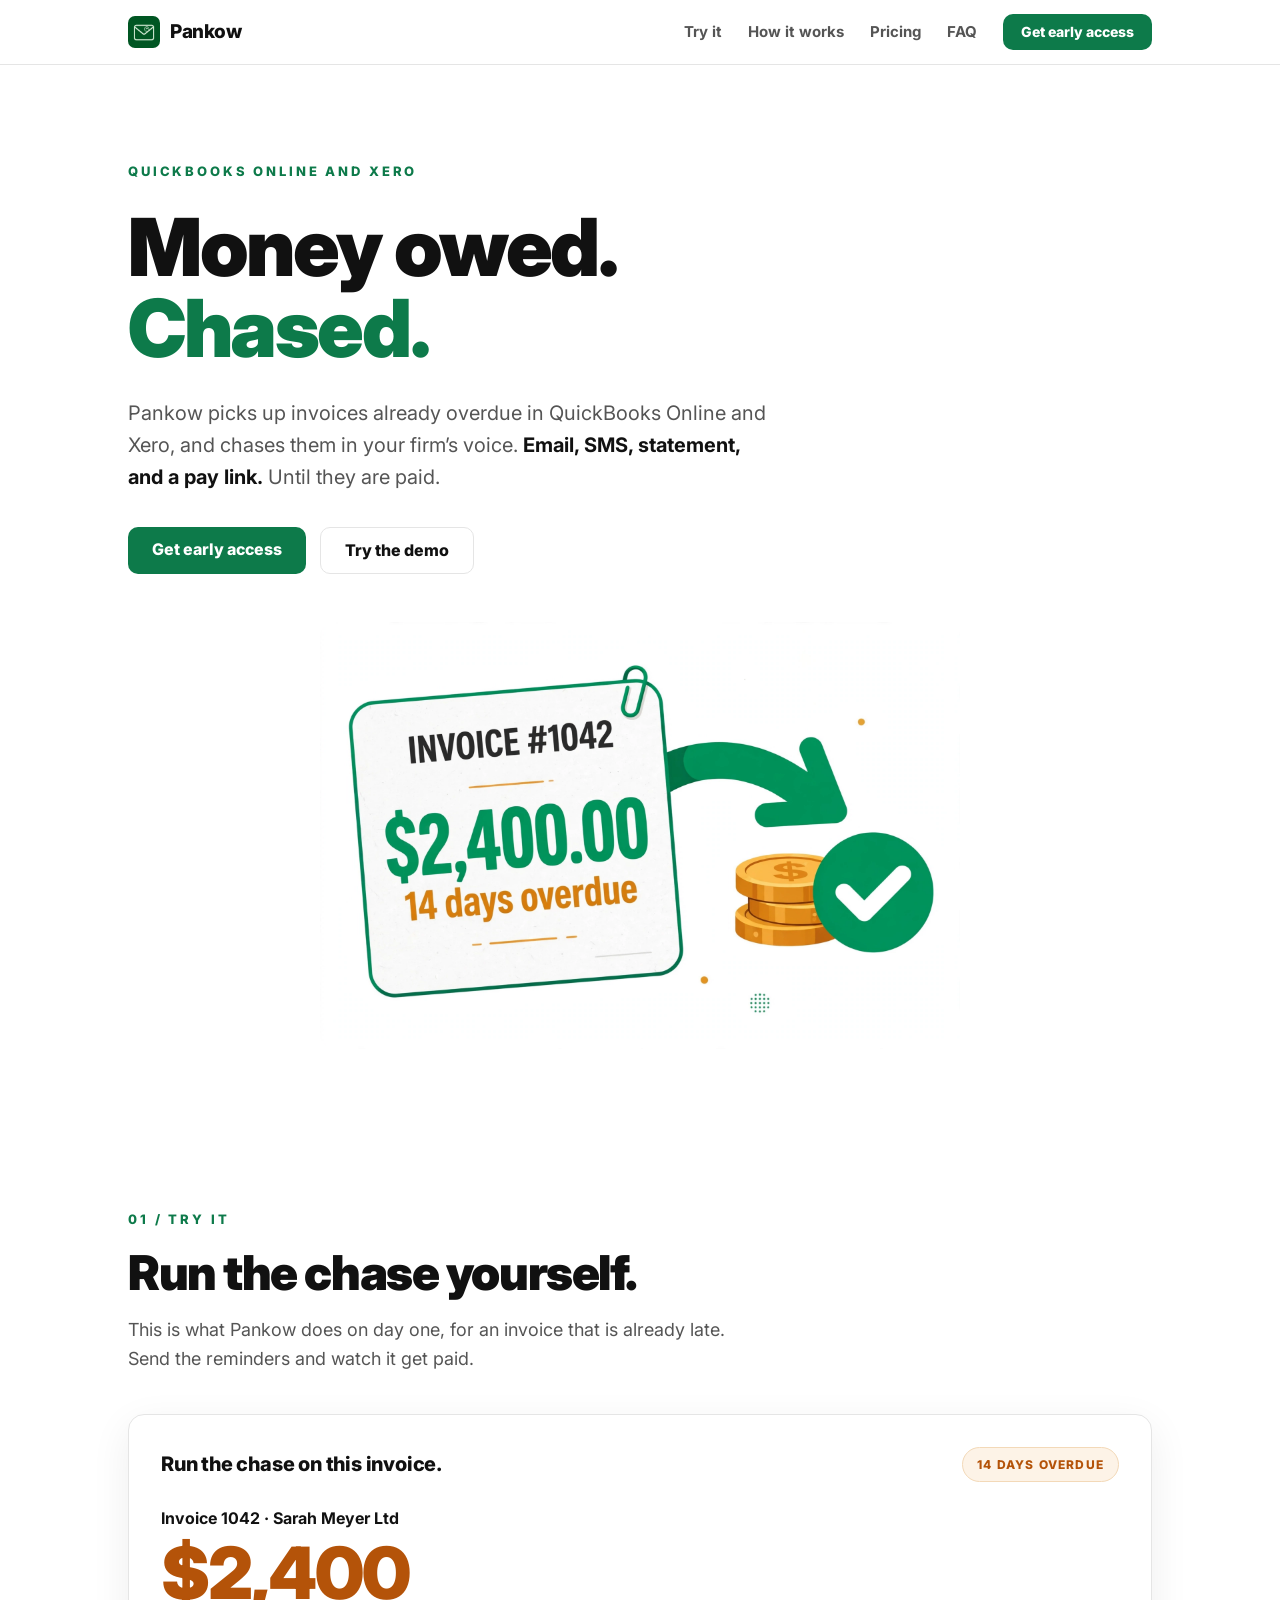
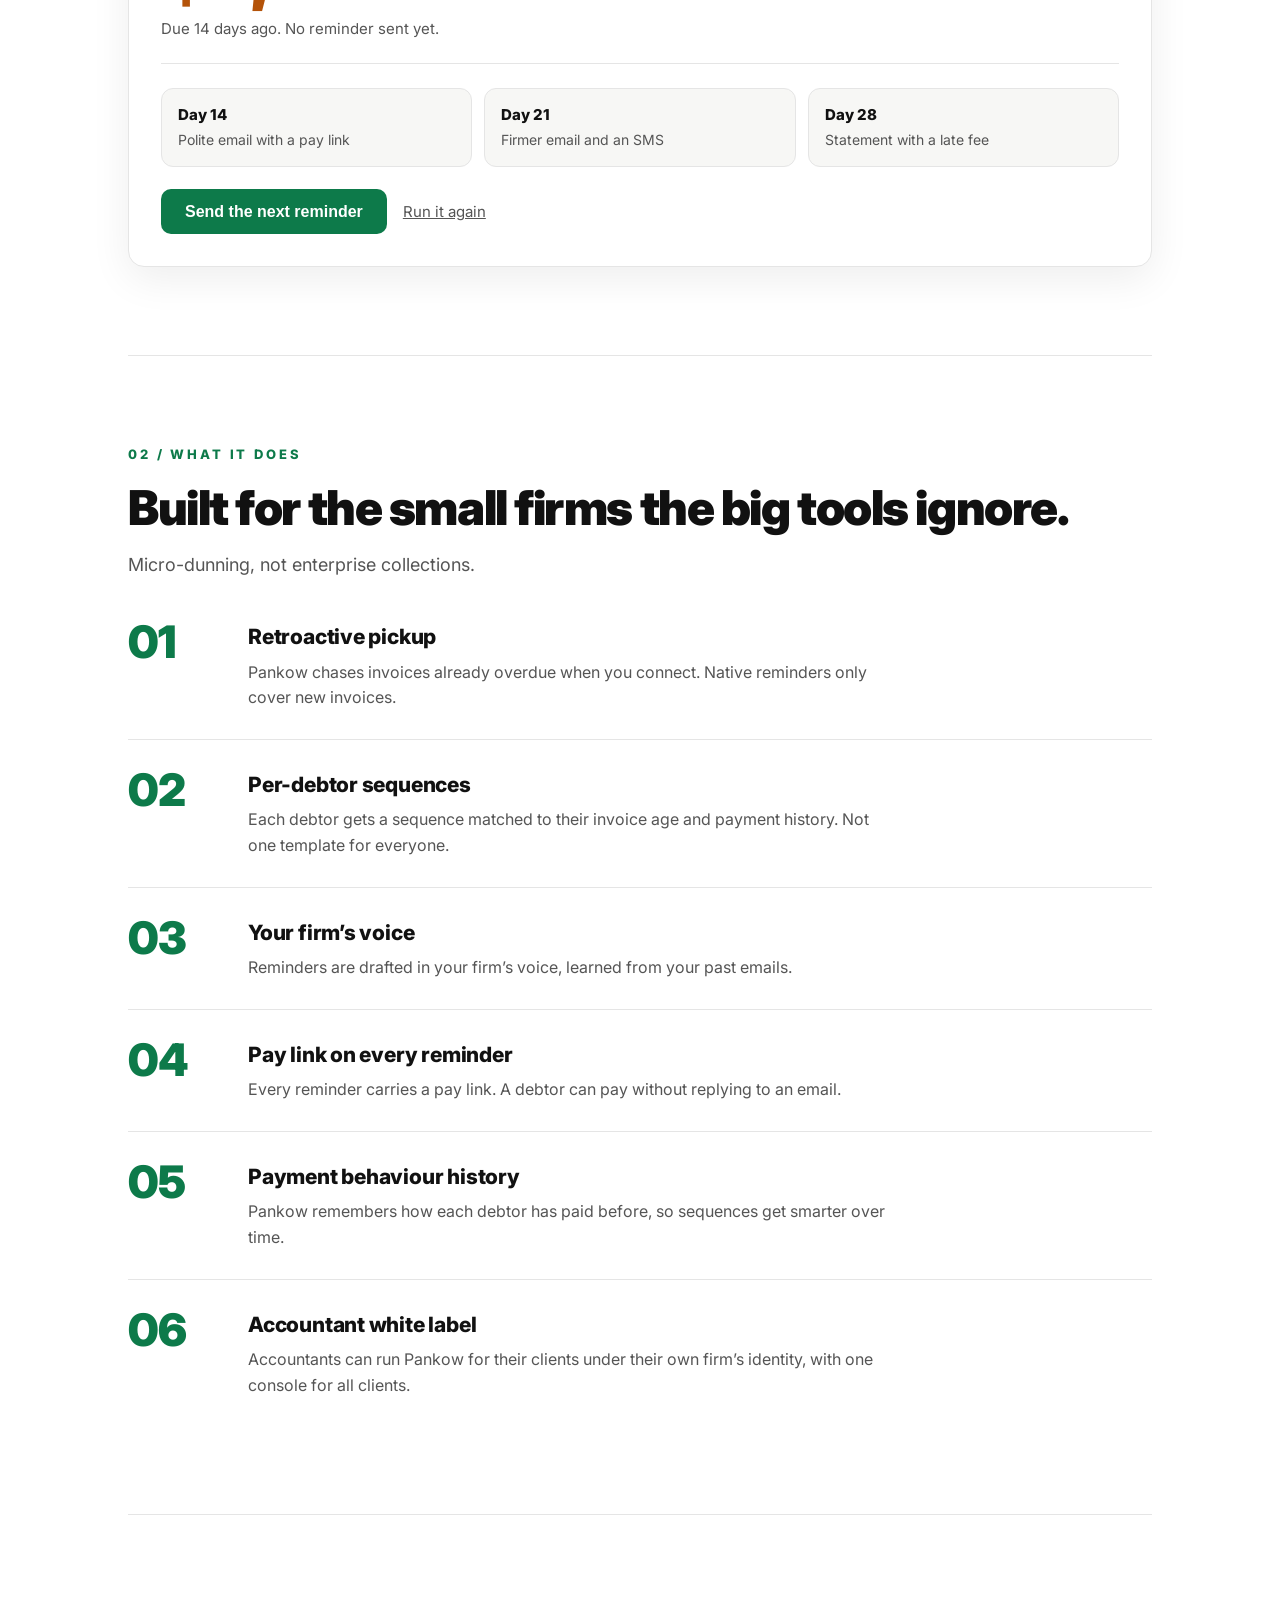
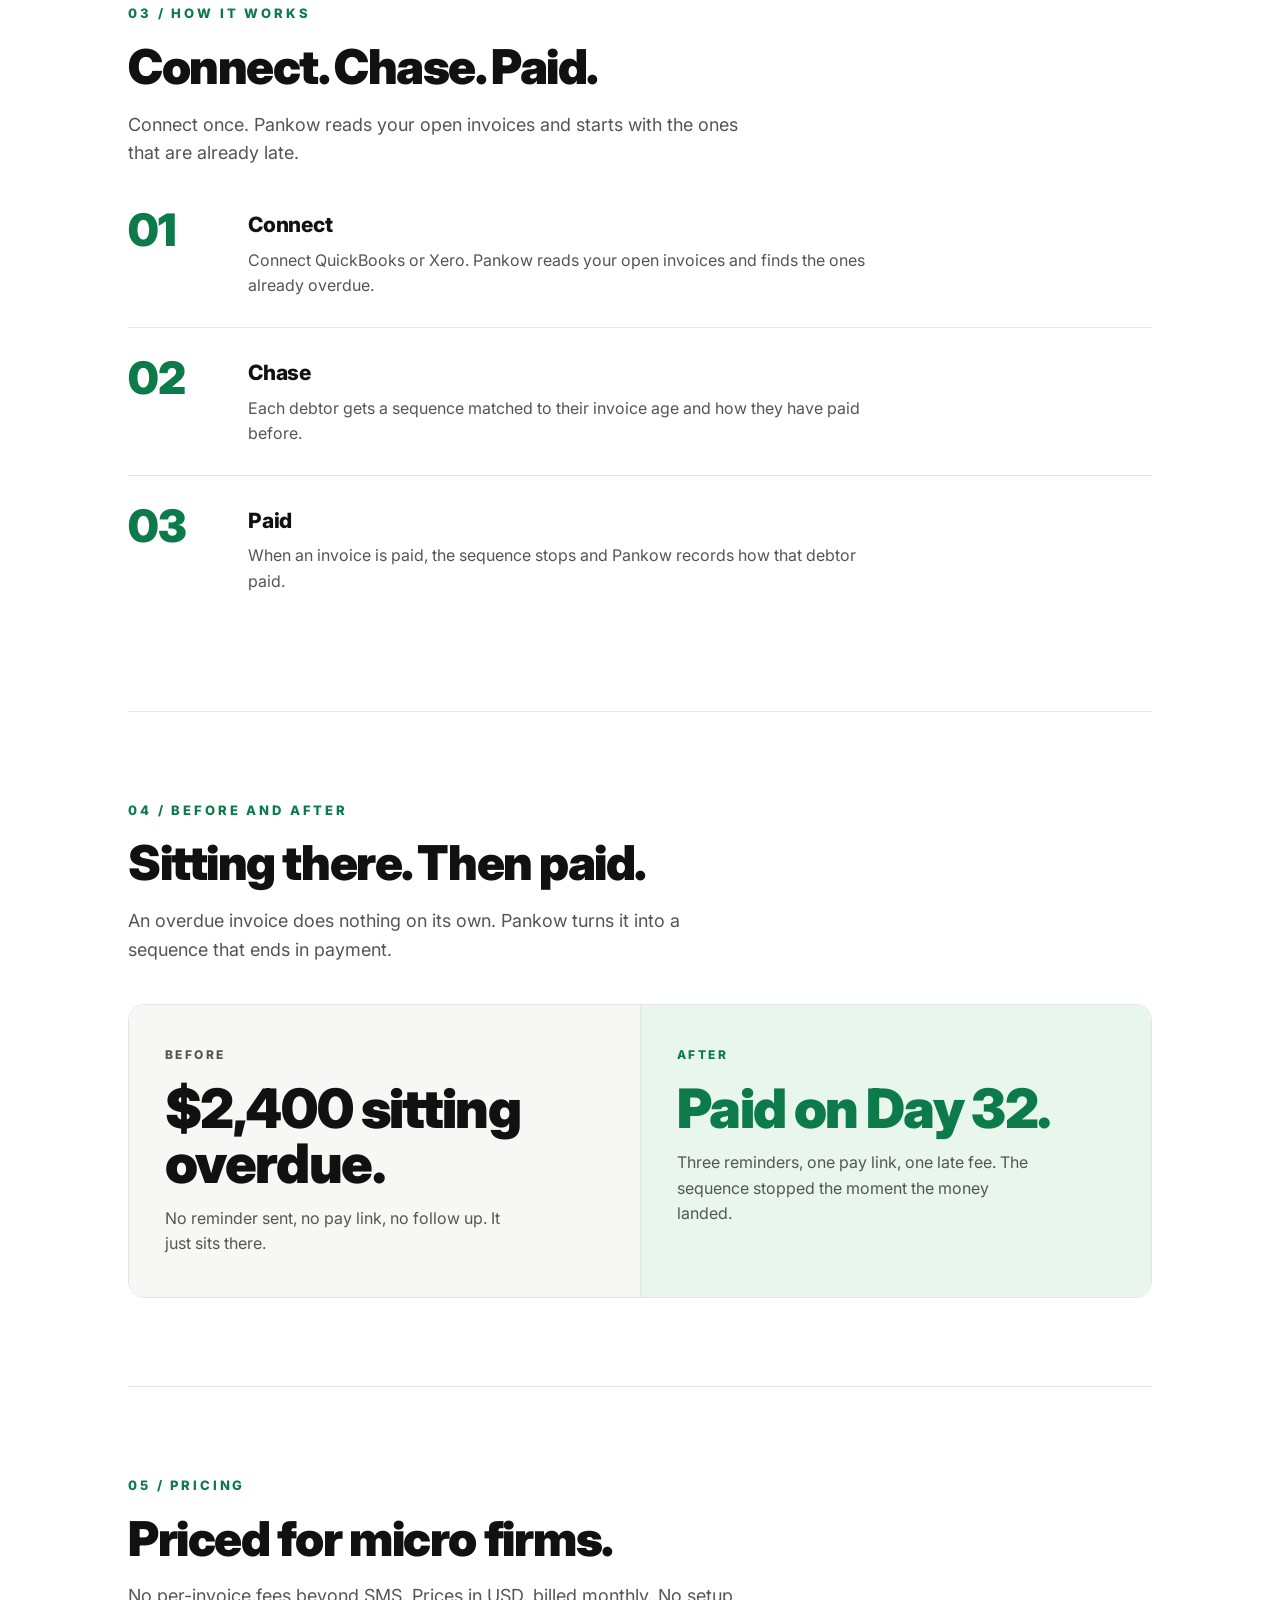
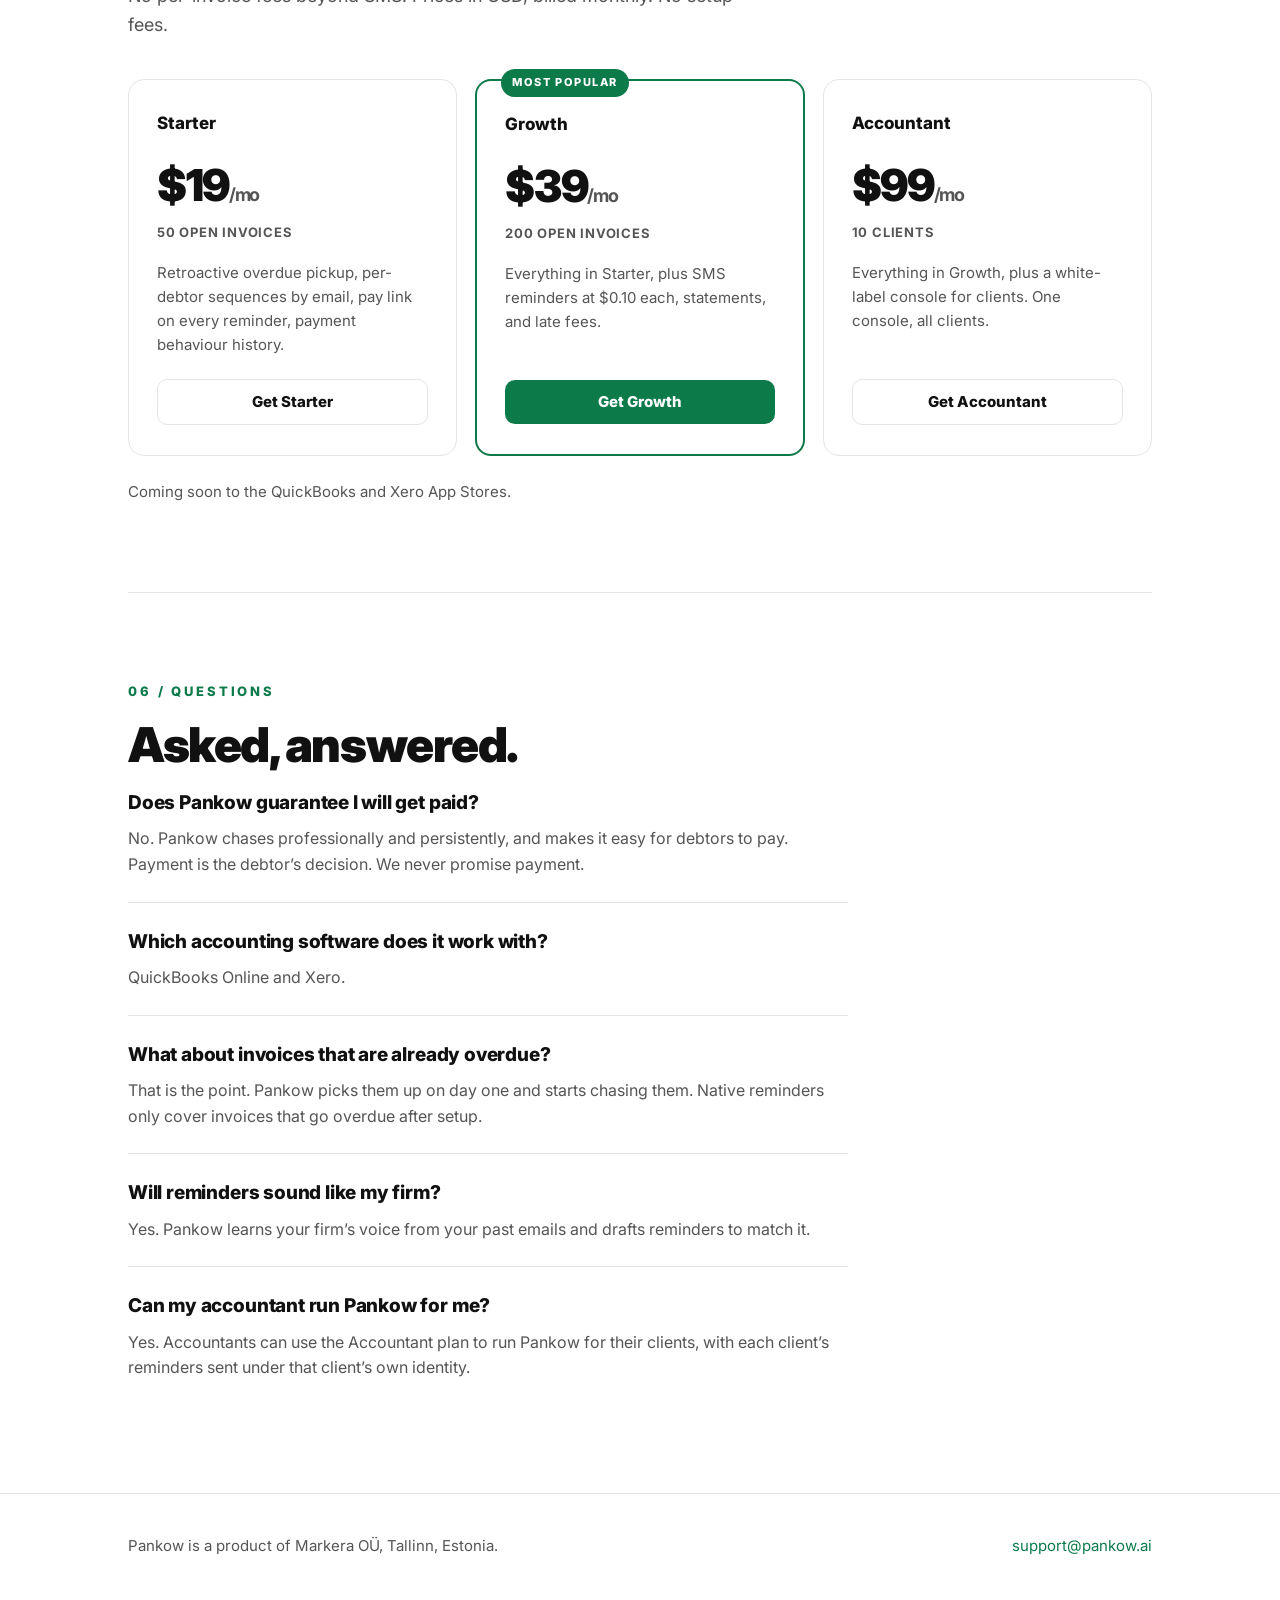
==== commit f7642ff8: "Fix hero image: explicit height auto, smaller max-width so demo is not pushed below fold" ====
--- a/index.html
+++ b/index.html
@@ -62,7 +62,7 @@
 
   /* Hero */
   .hero { padding: 96px 0 72px; }
-  .hero-img { display:block; width:100%; max-width:880px; margin:48px auto 0; border-radius:16px; }
+  .hero-img { display:block; width:100%; max-width:640px; height:auto; margin:48px auto 0; border-radius:16px; }
   .kicker {
     font-size: 13px; font-weight: 800; letter-spacing: .22em;
     color: var(--green); margin-bottom: 24px;
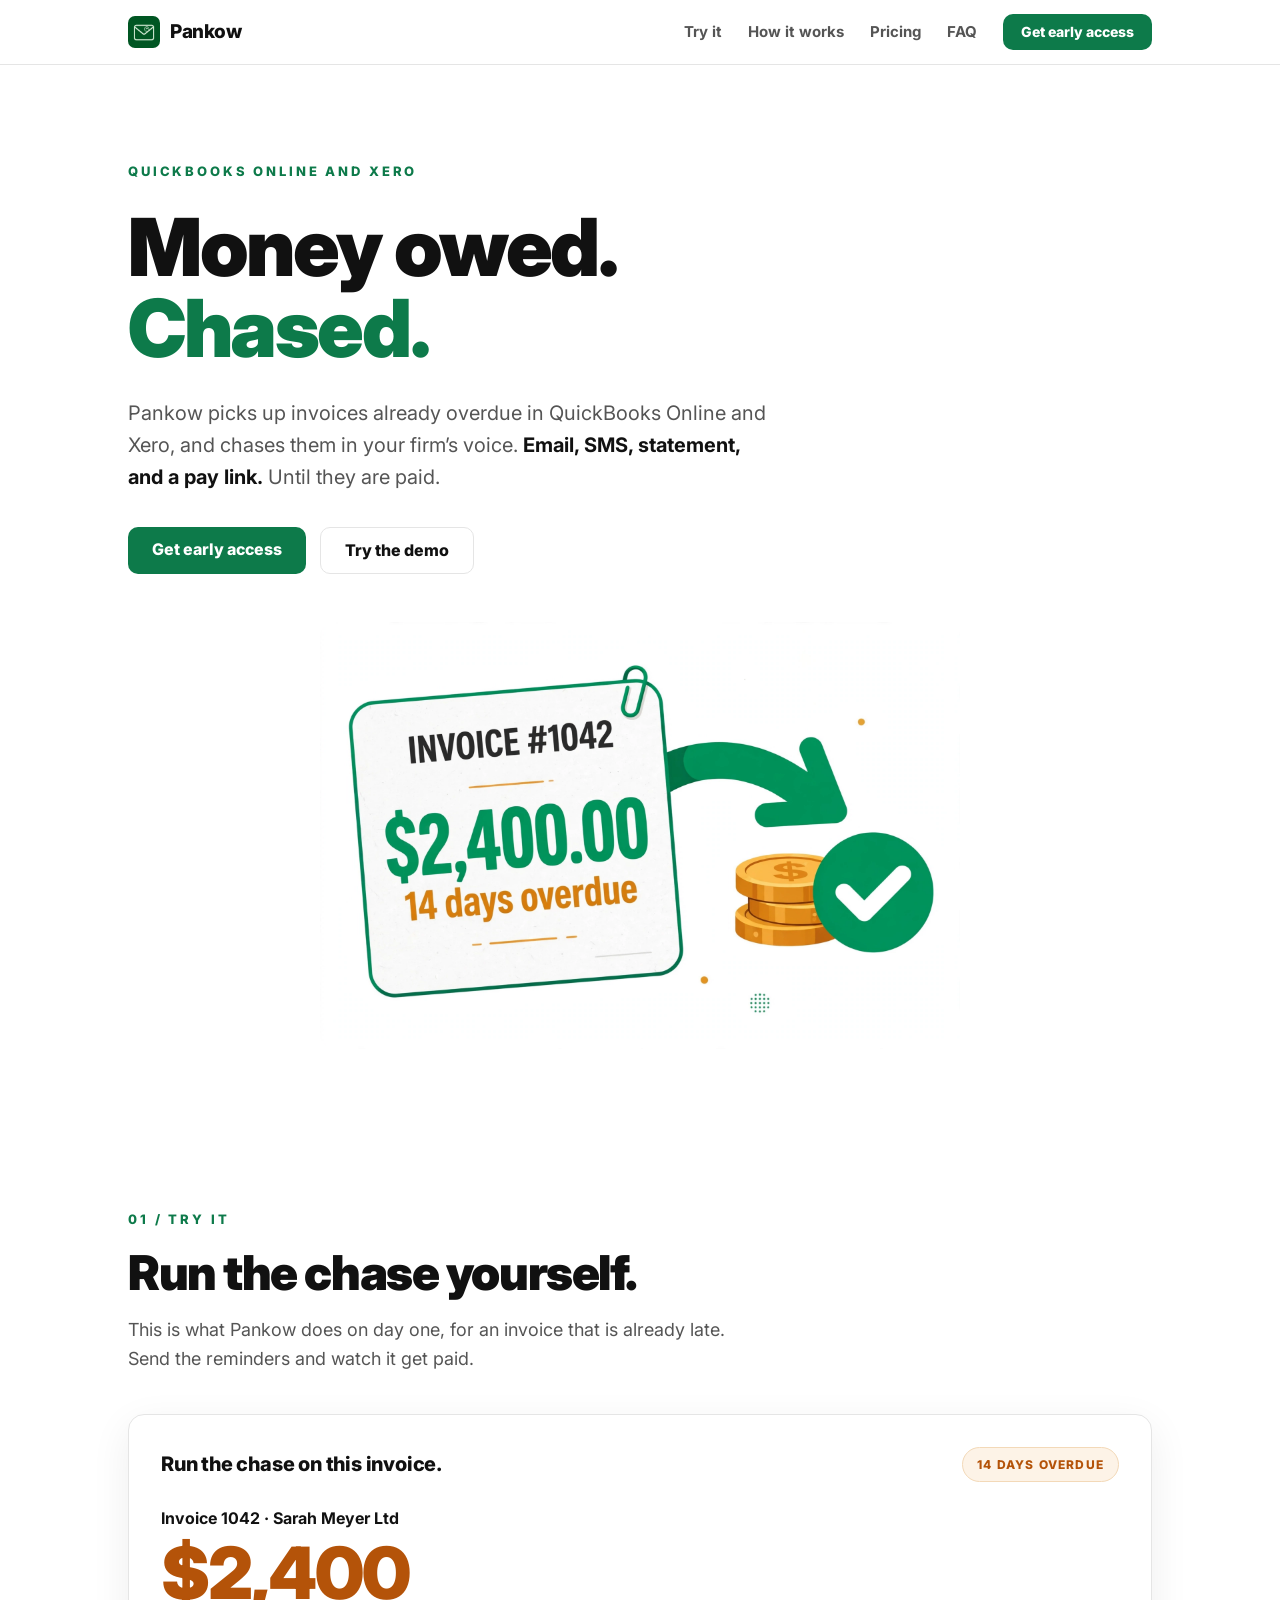
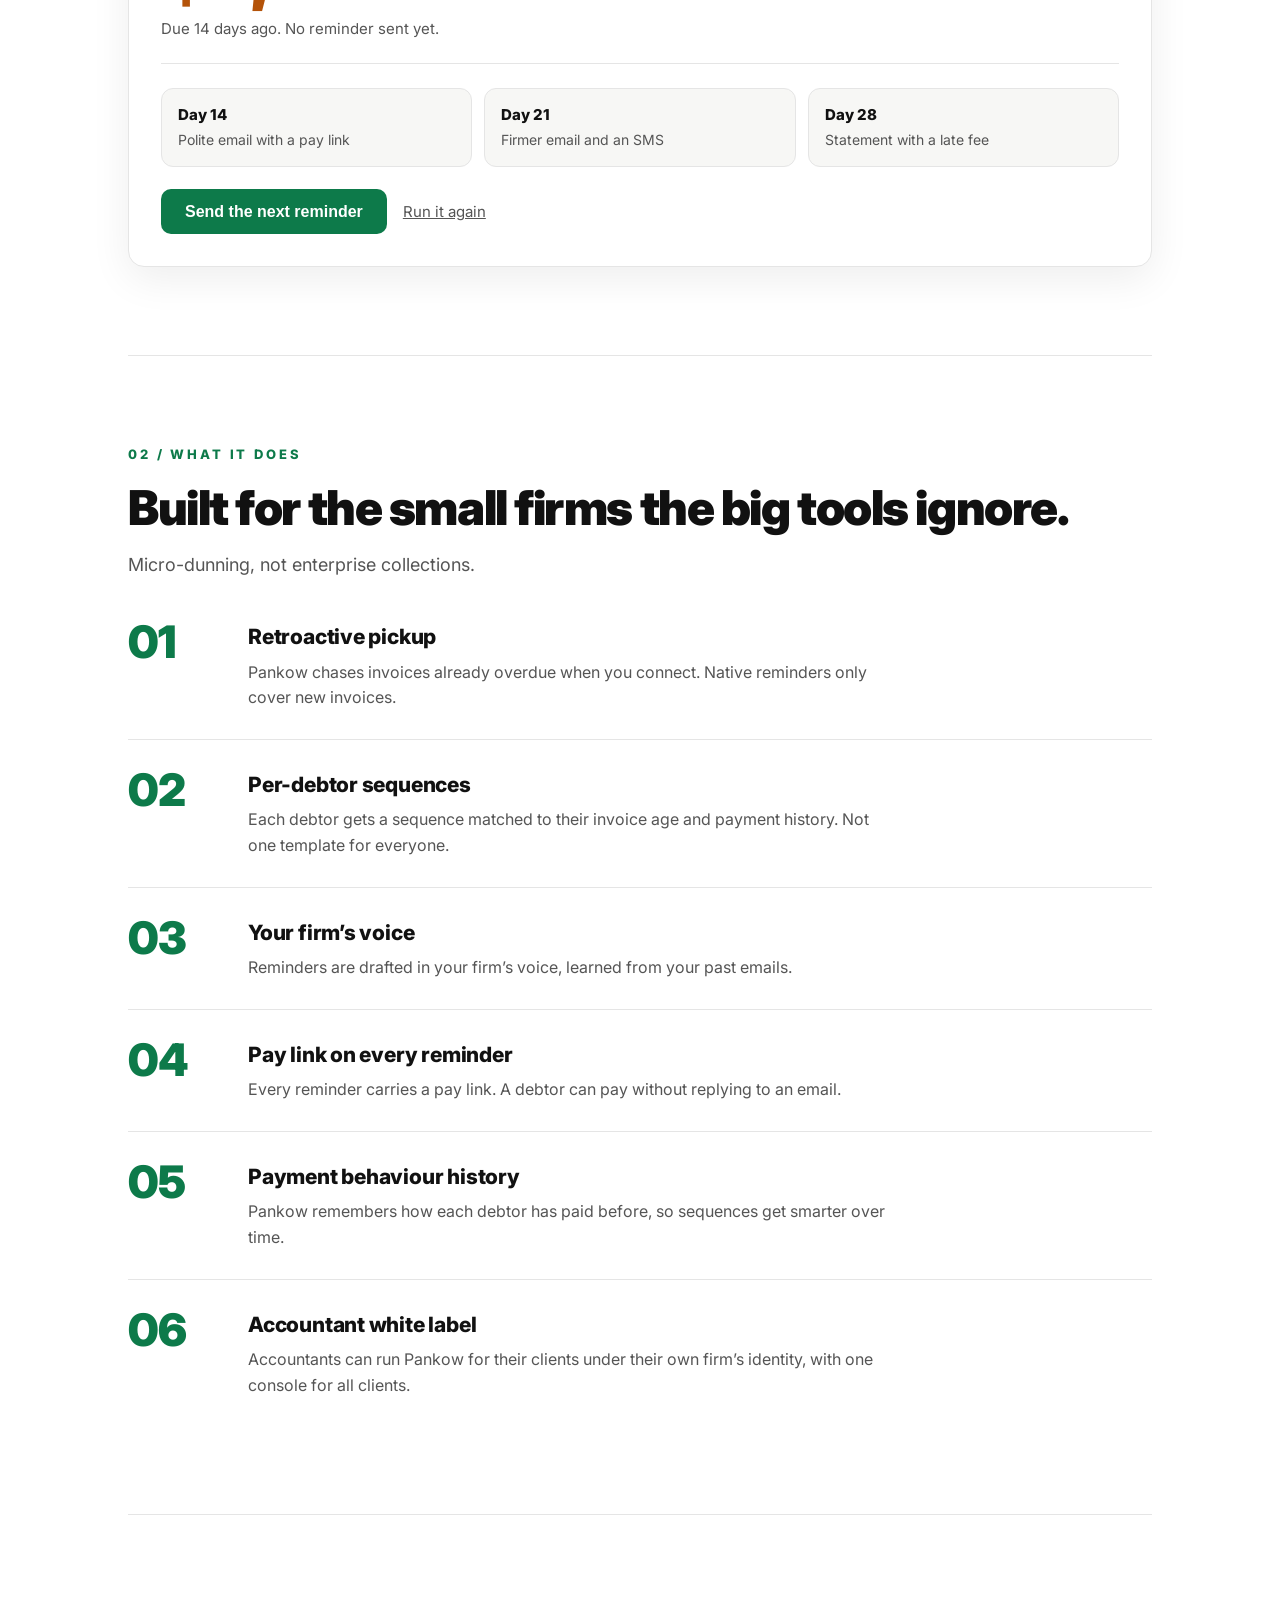
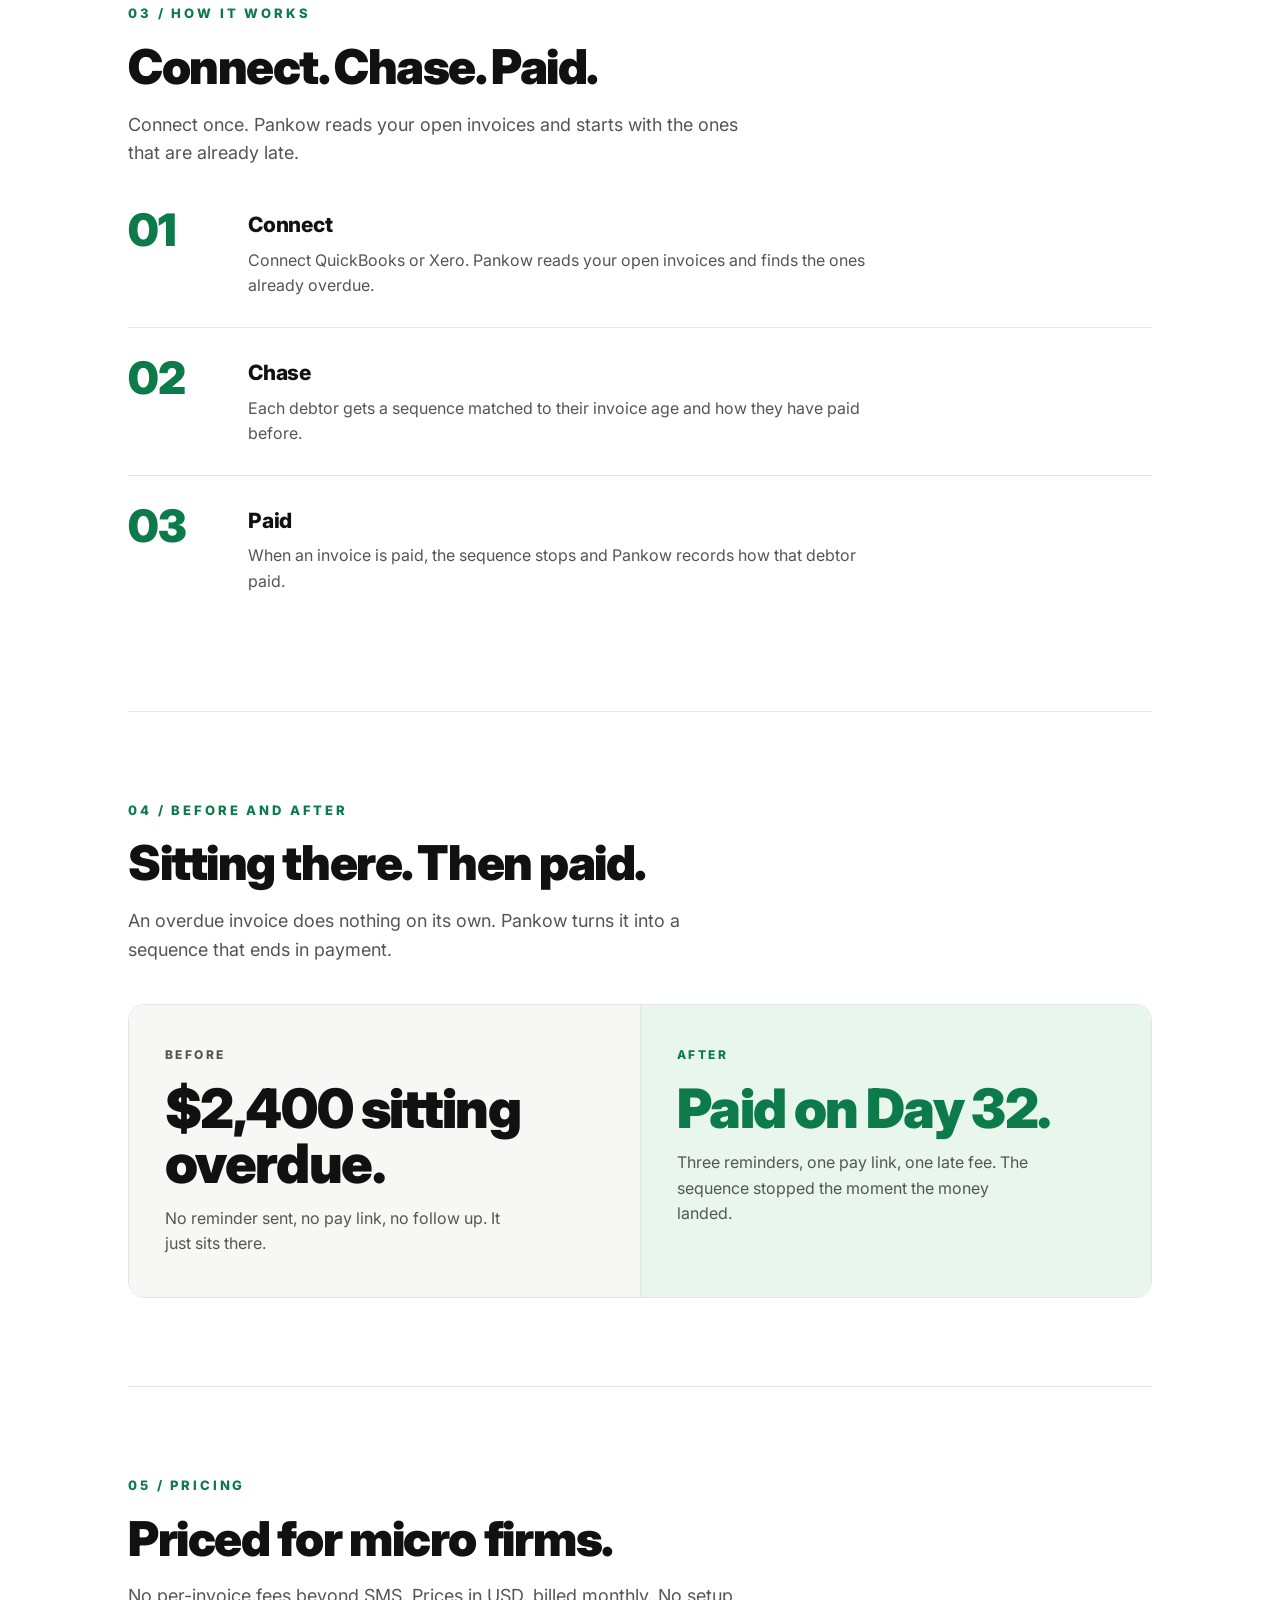
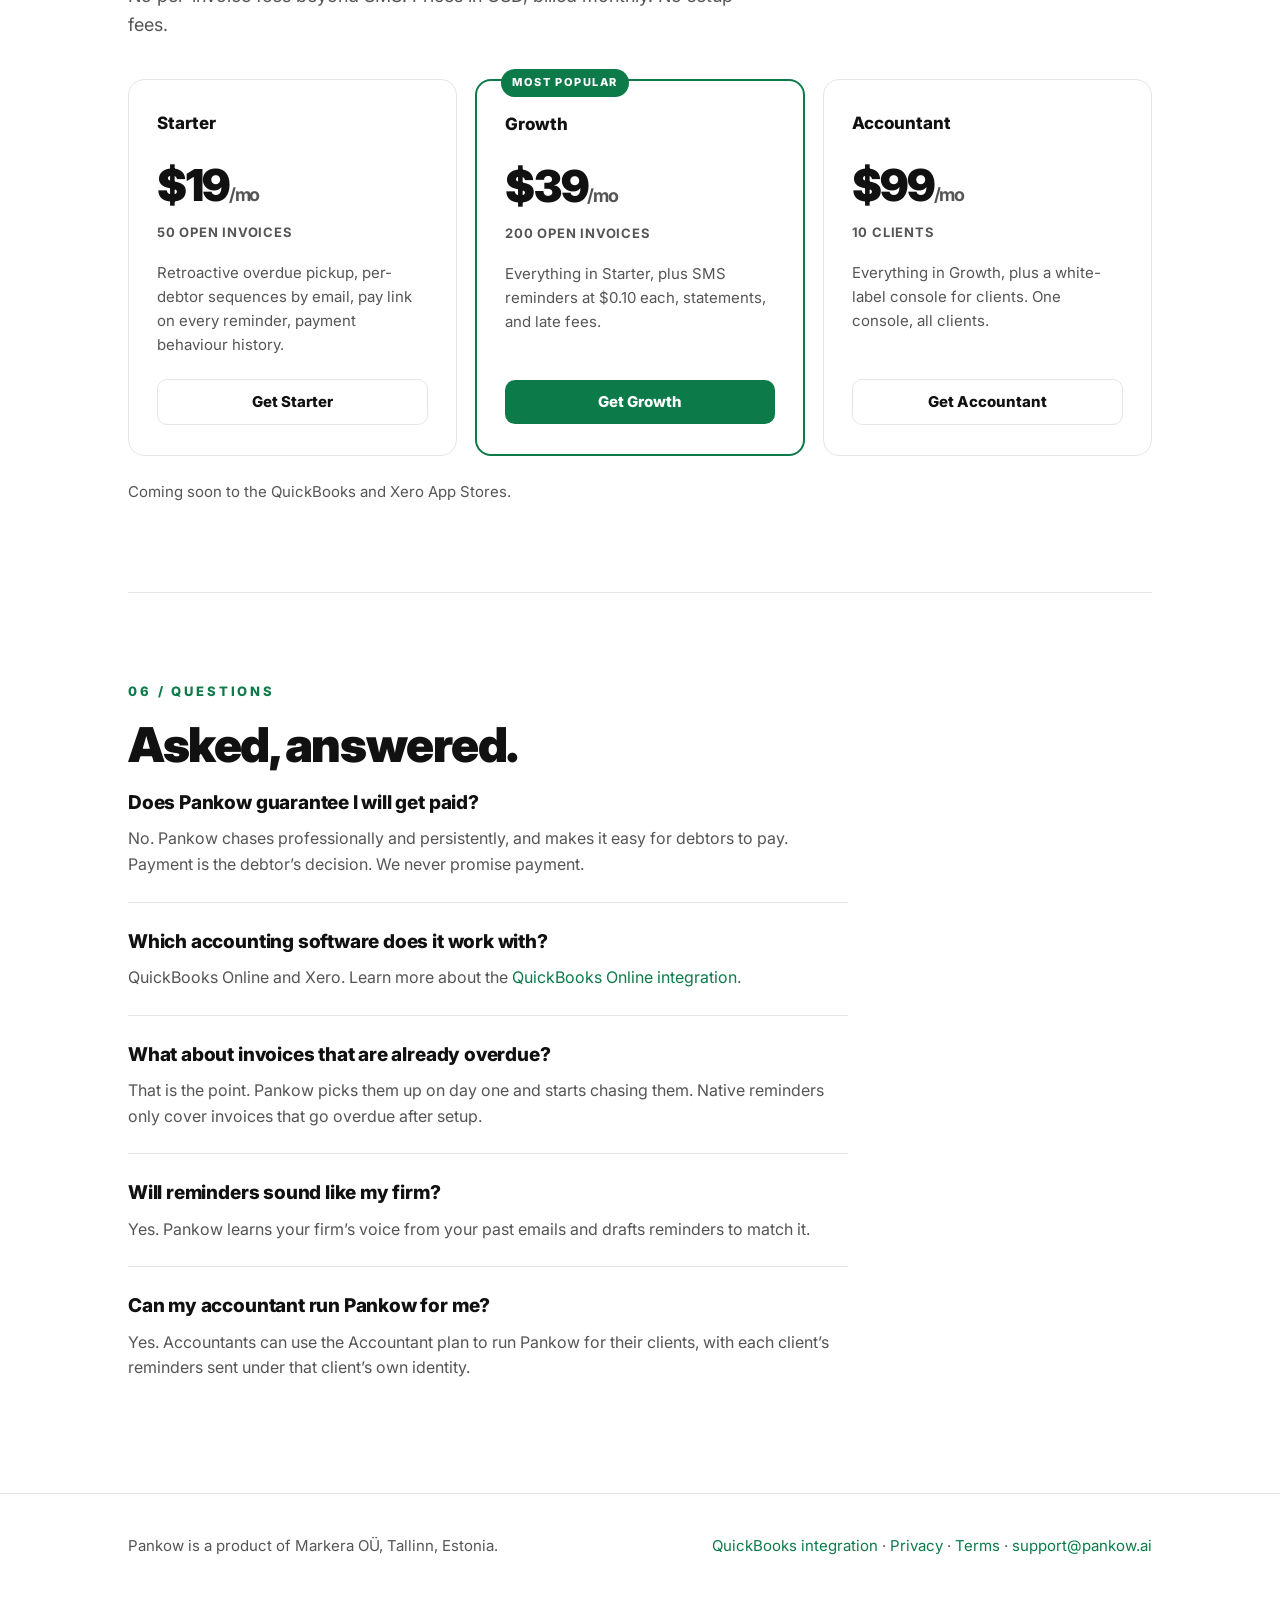
==== commit bf8c10a2: "Intuit technical review: index.html" ====
--- a/index.html
+++ b/index.html
@@ -2,6 +2,8 @@
 <html lang="en">
 <head>
 <meta charset="utf-8">
+<link rel="icon" type="image/png" href="favicon.png">
+<link rel="icon" type="image/x-icon" href="favicon.ico">
 <meta name="viewport" content="width=device-width, initial-scale=1">
 <title>Pankow: Overdue invoices, chased automatically</title>
 <meta name="description" content="Pankow picks up invoices already overdue in QuickBooks Online and Xero, and chases them in your firm's voice. Email, SMS, statement, and pay link. Until they are paid.">
@@ -347,7 +349,7 @@
       </div>
       <div class="faq-item">
         <h3>Which accounting software does it work with?</h3>
-        <p>QuickBooks Online and Xero.</p>
+        <p>QuickBooks Online and Xero. Learn more about the <a href="quickbooks.html">QuickBooks Online integration</a>.</p>
       </div>
       <div class="faq-item">
         <h3>What about invoices that are already overdue?</h3>
@@ -368,7 +370,7 @@
 <footer>
   <div class="wrap">
     <div>Pankow is a product of Markera O&Uuml;, Tallinn, Estonia.</div>
-    <div><a href="mailto:support@pankow.ai">support@pankow.ai</a></div>
+    <div><a href="quickbooks.html">QuickBooks integration</a> &middot; <a href="privacy-policy.html">Privacy</a> &middot; <a href="terms.html">Terms</a> &middot; <a href="mailto:support@pankow.ai">support@pankow.ai</a></div>
   </div>
 </footer>
 
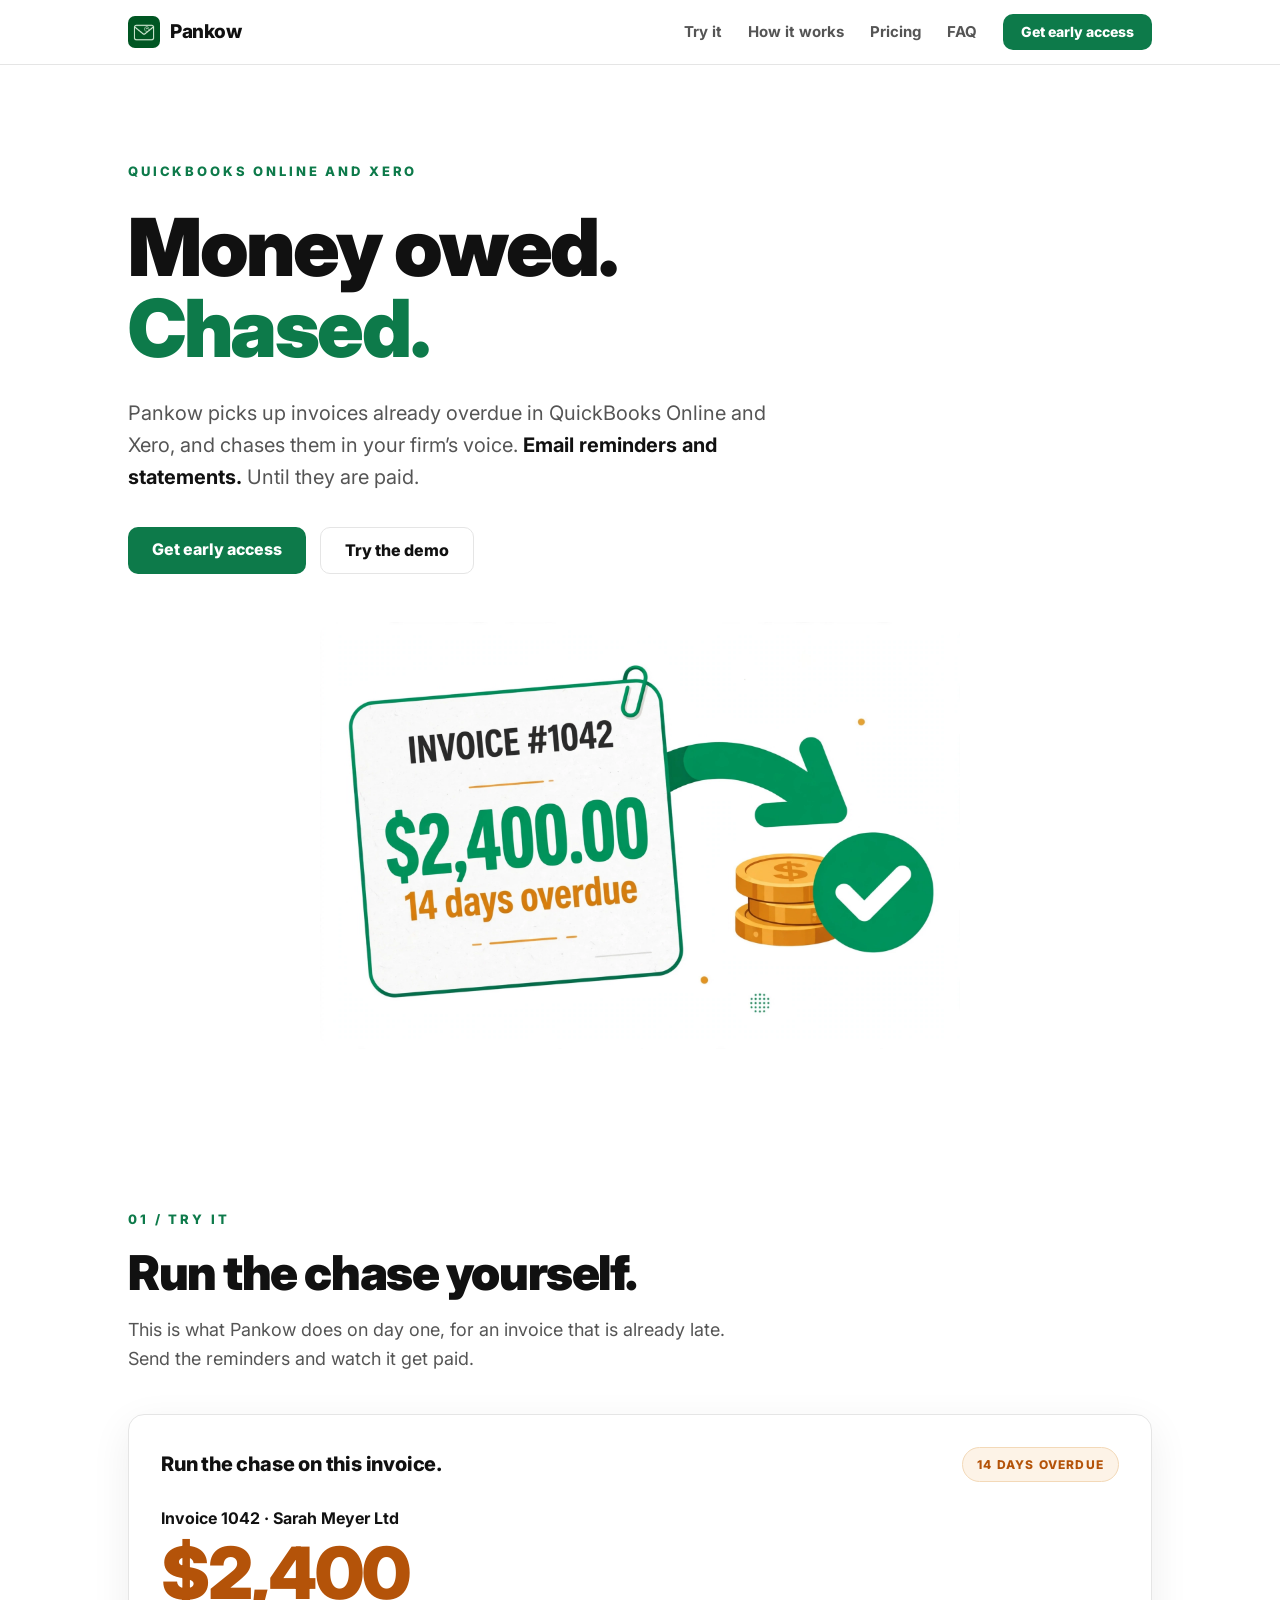
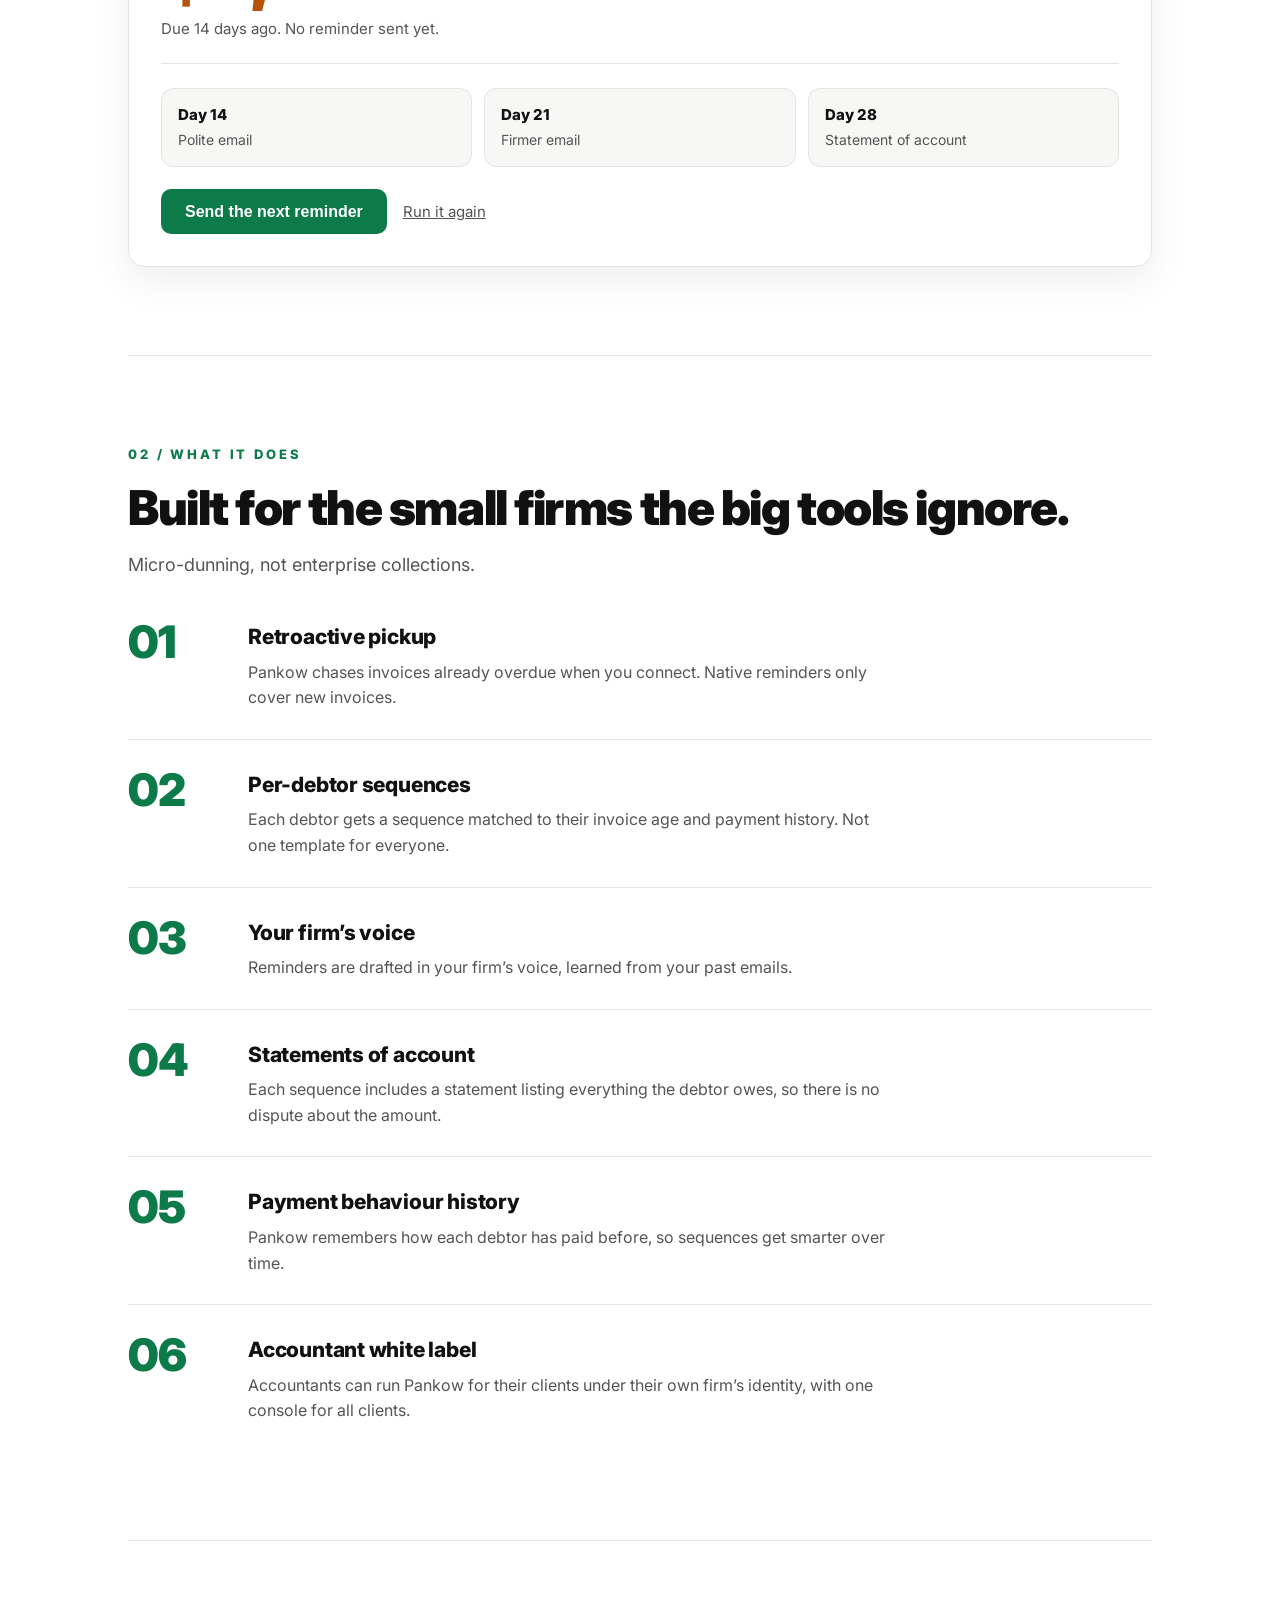
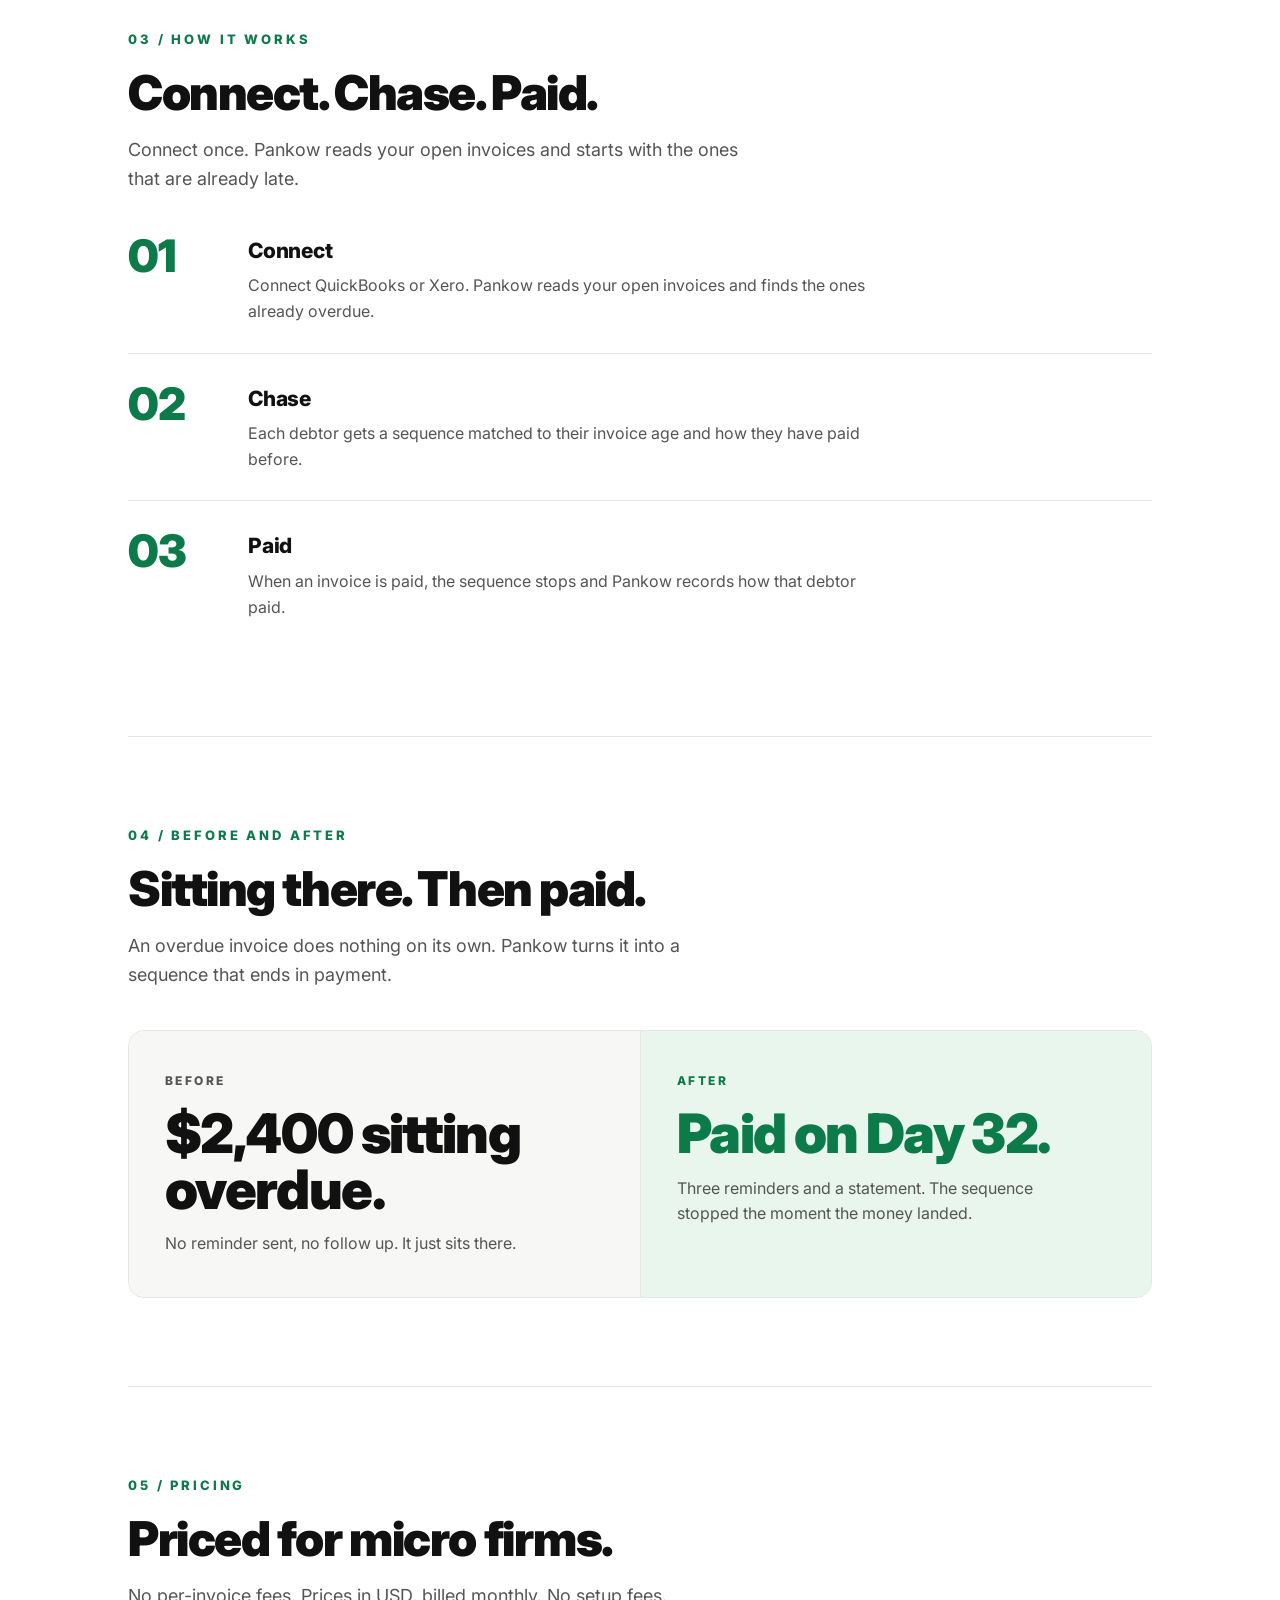
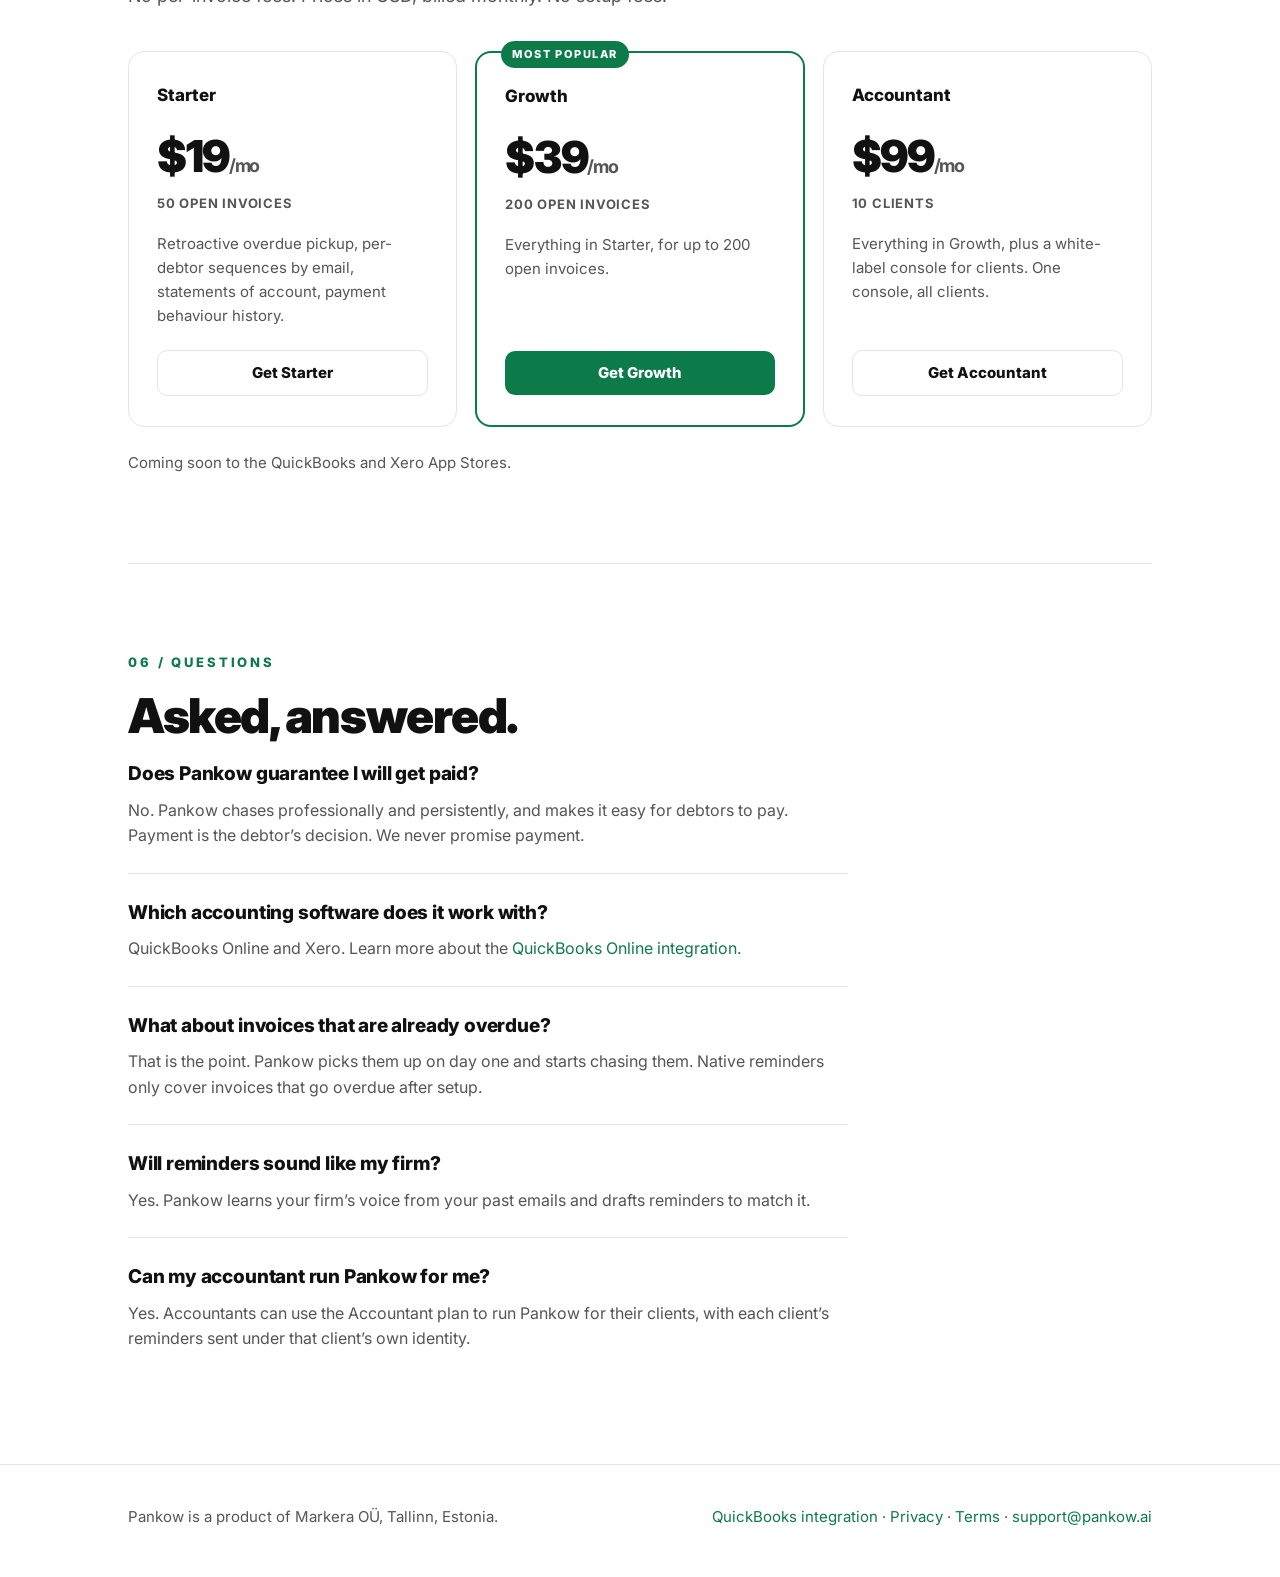
==== commit acaf28eb: "P0 #7 (C10): remove SMS, pay-link and late-fee claims from landing page and demo" ====
--- a/index.html
+++ b/index.html
@@ -6,7 +6,7 @@
 <link rel="icon" type="image/x-icon" href="favicon.ico">
 <meta name="viewport" content="width=device-width, initial-scale=1">
 <title>Pankow: Overdue invoices, chased automatically</title>
-<meta name="description" content="Pankow picks up invoices already overdue in QuickBooks Online and Xero, and chases them in your firm's voice. Email, SMS, statement, and pay link. Until they are paid.">
+<meta name="description" content="Pankow picks up invoices already overdue in QuickBooks Online and Xero, and chases them in your firm's voice. Email reminders and statements. Until they are paid.">
 <link rel="preconnect" href="https://fonts.googleapis.com">
 <link rel="preconnect" href="https://fonts.gstatic.com" crossorigin>
 <link href="https://fonts.googleapis.com/css2?family=Inter:wght@400;700;800;900&display=swap" rel="stylesheet">
@@ -230,7 +230,7 @@
   <div class="hero">
     <div class="kicker">QUICKBOOKS ONLINE AND XERO</div>
     <h1>Money owed.<br><span class="accent">Chased.</span></h1>
-    <p>Pankow picks up invoices already overdue in QuickBooks Online and Xero, and chases them in your firm&rsquo;s voice. <strong>Email, SMS, statement, and a pay link.</strong> Until they are paid.</p>
+    <p>Pankow picks up invoices already overdue in QuickBooks Online and Xero, and chases them in your firm&rsquo;s voice. <strong>Email reminders and statements.</strong> Until they are paid.</p>
     <div class="cta-row">
       <a class="btn" href="mailto:support@pankow.ai?subject=Pankow%20early%20access">Get early access</a>
       <a class="btn btn-ghost" href="#demo">Try the demo</a>
@@ -253,9 +253,9 @@
         <div class="meta">Due 14 days ago. No reminder sent yet.</div>
       </div>
       <div class="timeline">
-        <div class="tl-step" id="tl1"><span class="day">Day 14</span>Polite email with a pay link</div>
-        <div class="tl-step" id="tl2"><span class="day">Day 21</span>Firmer email and an SMS</div>
-        <div class="tl-step" id="tl3"><span class="day">Day 28</span>Statement with a late fee</div>
+        <div class="tl-step" id="tl1"><span class="day">Day 14</span>Polite email</div>
+        <div class="tl-step" id="tl2"><span class="day">Day 21</span>Firmer email</div>
+        <div class="tl-step" id="tl3"><span class="day">Day 28</span>Statement of account</div>
       </div>
       <div id="reminderBox"></div>
       <div class="paid-msg" id="paidMsg"><strong>Paid on Day 32.</strong> The sequence stopped the moment the payment landed, and Pankow recorded how this debtor paid. Next time, the chase starts smarter.</div>
@@ -274,7 +274,7 @@
       <li><span class="n">01</span><div><h3>Retroactive pickup</h3><p>Pankow chases invoices already overdue when you connect. Native reminders only cover new invoices.</p></div></li>
       <li><span class="n">02</span><div><h3>Per-debtor sequences</h3><p>Each debtor gets a sequence matched to their invoice age and payment history. Not one template for everyone.</p></div></li>
       <li><span class="n">03</span><div><h3>Your firm&rsquo;s voice</h3><p>Reminders are drafted in your firm&rsquo;s voice, learned from your past emails.</p></div></li>
-      <li><span class="n">04</span><div><h3>Pay link on every reminder</h3><p>Every reminder carries a pay link. A debtor can pay without replying to an email.</p></div></li>
+      <li><span class="n">04</span><div><h3>Statements of account</h3><p>Each sequence includes a statement listing everything the debtor owes, so there is no dispute about the amount.</p></div></li>
       <li><span class="n">05</span><div><h3>Payment behaviour history</h3><p>Pankow remembers how each debtor has paid before, so sequences get smarter over time.</p></div></li>
       <li><span class="n">06</span><div><h3>Accountant white label</h3><p>Accountants can run Pankow for their clients under their own firm&rsquo;s identity, with one console for all clients.</p></div></li>
     </ol>
@@ -299,12 +299,12 @@
       <div class="ba-cell before">
         <div class="tag">BEFORE</div>
         <div class="big">$2,400 sitting overdue.</div>
-        <p>No reminder sent, no pay link, no follow up. It just sits there.</p>
+        <p>No reminder sent, no follow up. It just sits there.</p>
       </div>
       <div class="ba-cell after">
         <div class="tag">AFTER</div>
         <div class="big">Paid on Day 32.</div>
-        <p>Three reminders, one pay link, one late fee. The sequence stopped the moment the money landed.</p>
+        <p>Three reminders and a statement. The sequence stopped the moment the money landed.</p>
       </div>
     </div>
   </section>
@@ -312,20 +312,20 @@
   <section id="pricing">
     <div class="sec-label">05 / PRICING</div>
     <h2>Priced for micro firms.</h2>
-    <p class="intro">No per-invoice fees beyond SMS. Prices in USD, billed monthly. No setup fees.</p>
+    <p class="intro">No per-invoice fees. Prices in USD, billed monthly. No setup fees.</p>
     <div class="pricing">
       <div class="plan">
         <h3>Starter</h3>
         <div class="price">$19<span>/mo</span></div>
         <div class="per">50 OPEN INVOICES</div>
-        <p>Retroactive overdue pickup, per-debtor sequences by email, pay link on every reminder, payment behaviour history.</p>
+        <p>Retroactive overdue pickup, per-debtor sequences by email, statements of account, payment behaviour history.</p>
         <a class="btn btn-ghost" href="mailto:support@pankow.ai?subject=Pankow%20Starter">Get Starter</a>
       </div>
       <div class="plan hot">
         <h3>Growth</h3>
         <div class="price">$39<span>/mo</span></div>
         <div class="per">200 OPEN INVOICES</div>
-        <p>Everything in Starter, plus SMS reminders at $0.10 each, statements, and late fees.</p>
+        <p>Everything in Starter, for up to 200 open invoices.</p>
         <a class="btn" href="mailto:support@pankow.ai?subject=Pankow%20Growth">Get Growth</a>
       </div>
       <div class="plan">
@@ -377,9 +377,9 @@
 <script>
 var step = 0;
 var steps = [
-  { day: 'Day 14', title: 'Polite email with a pay link', body: 'Hi Sarah, a friendly reminder that invoice 1042 for $2,400 was due 14 days ago. You can pay here: Pay $2,400. Thanks, Acme Ltd.' },
-  { day: 'Day 21', title: 'Firmer email and an SMS', body: 'Hi Sarah, invoice 1042 ($2,400) is now 21 days overdue. Please pay this week to avoid a late fee. Pay here: Pay $2,400. Acme Ltd.' },
-  { day: 'Day 28', title: 'Statement with a late fee', body: 'Statement for Sarah Meyer Ltd. Invoice 1042: $2,400, plus a $48 late fee. Total due: $2,448. Pay here: Pay $2,448. Acme Ltd.' }
+  { day: 'Day 14', title: 'Polite email', body: 'Hi Sarah, a friendly reminder that invoice 1042 for $2,400 was due 14 days ago. Thanks, Acme Ltd.' },
+  { day: 'Day 21', title: 'Firmer email', body: 'Hi Sarah, invoice 1042 ($2,400) is now 21 days overdue. Please pay this week. Acme Ltd.' },
+  { day: 'Day 28', title: 'Statement of account', body: 'Statement for Sarah Meyer Ltd. Invoice 1042: $2,400. Total due: $2,400. Acme Ltd.' }
 ];
 function nextReminder() {
   if (step >= steps.length) return;
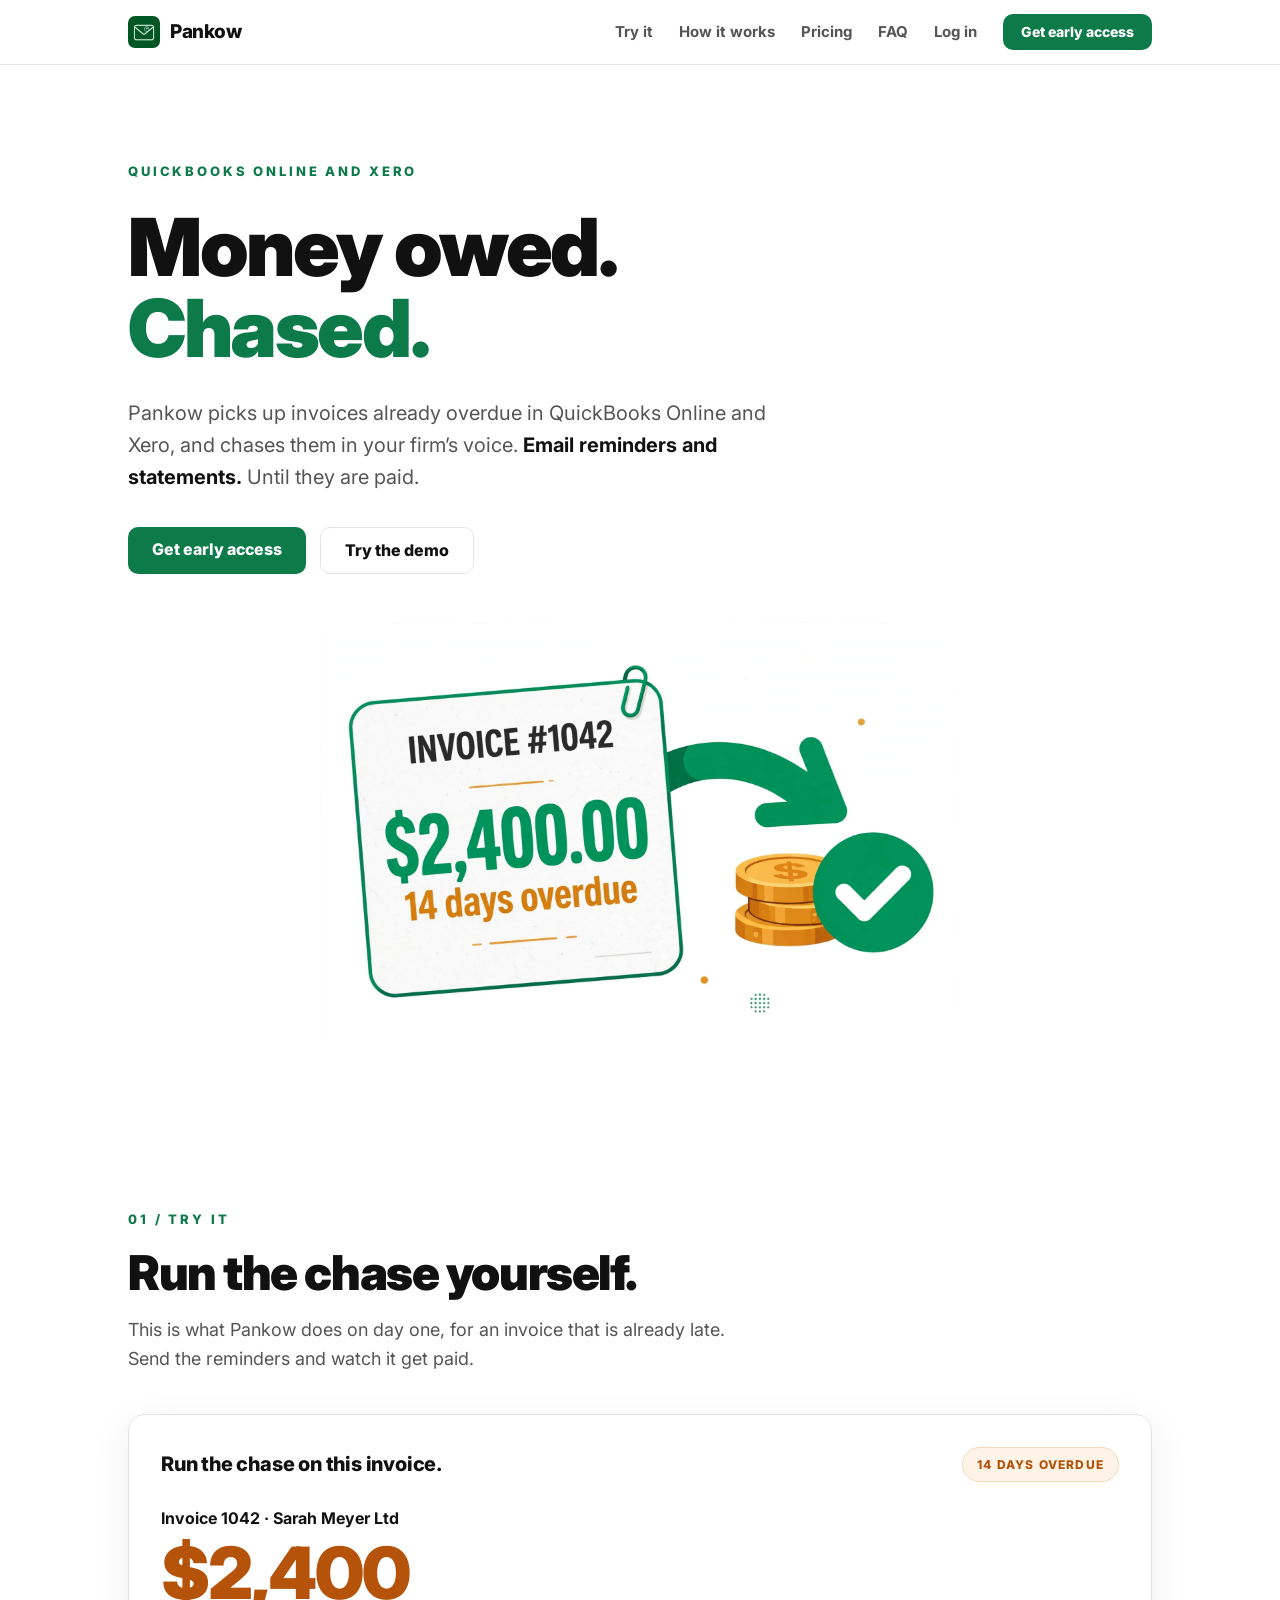
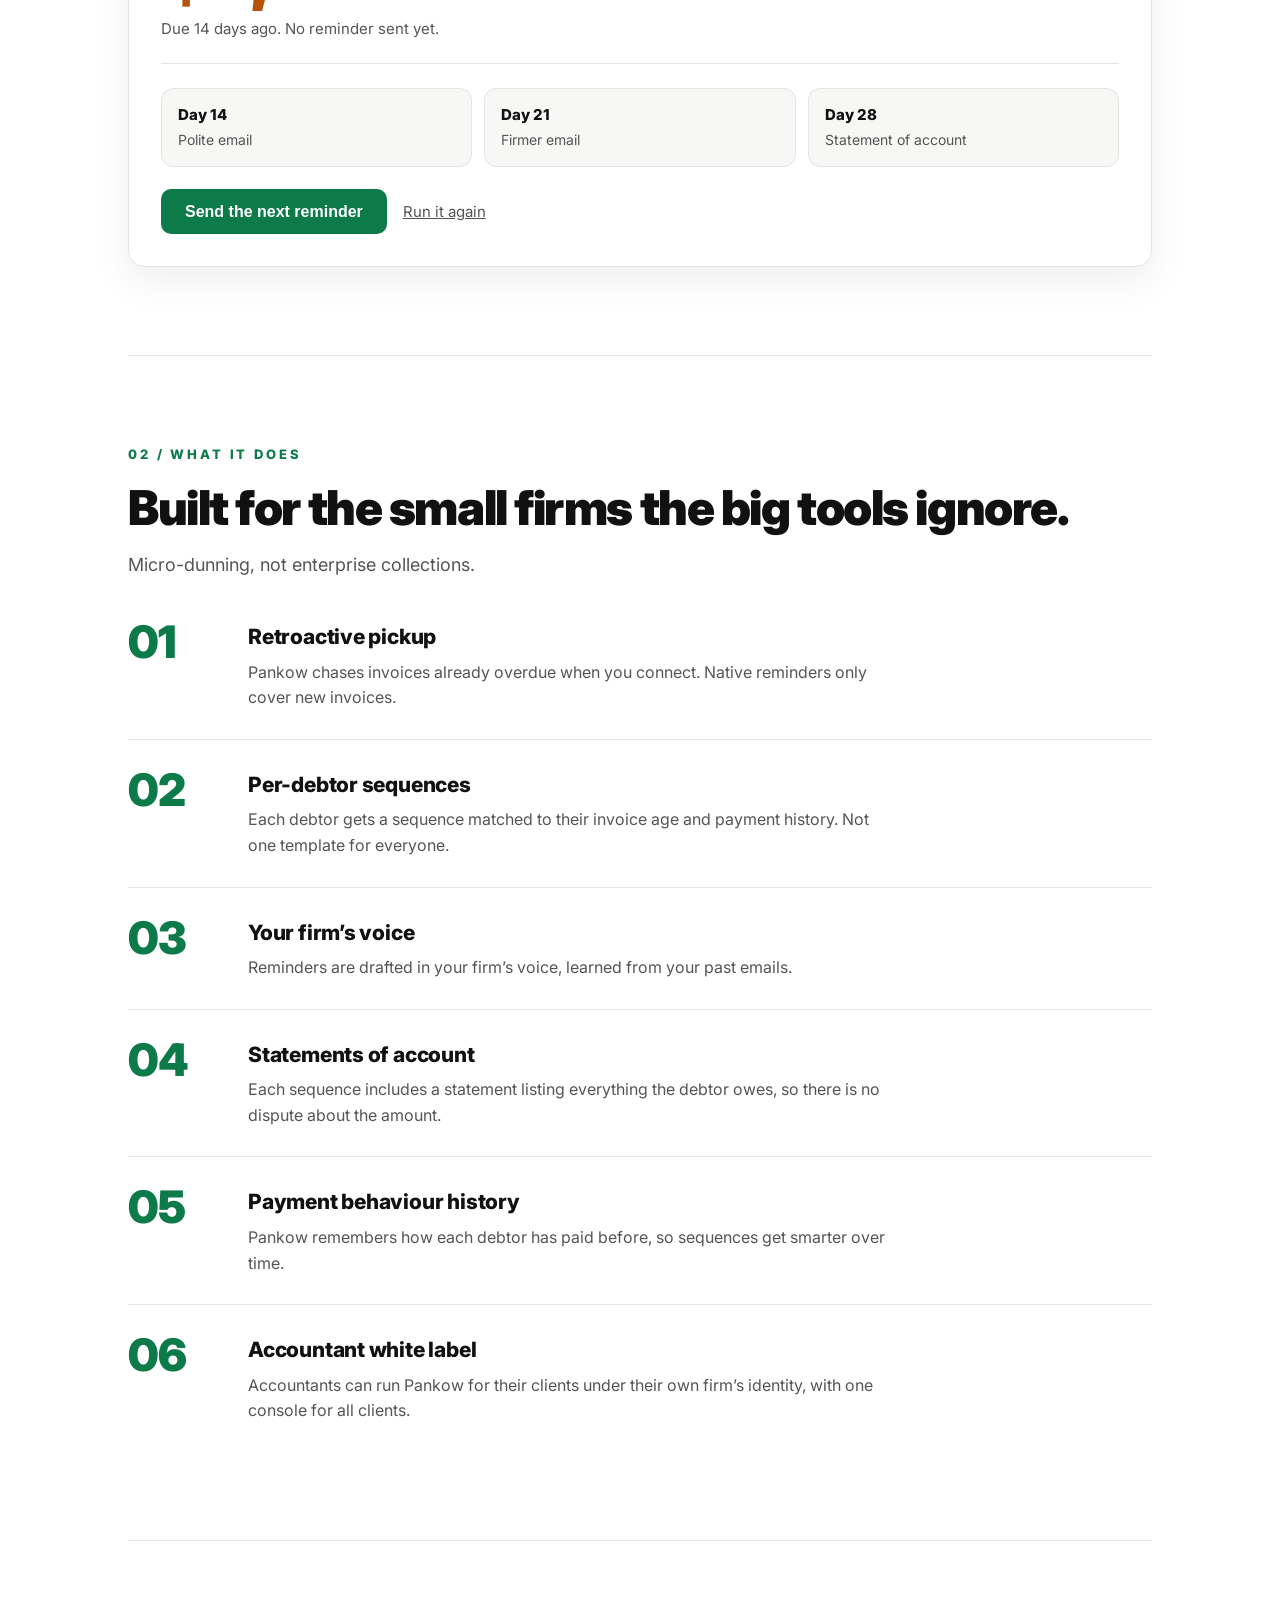
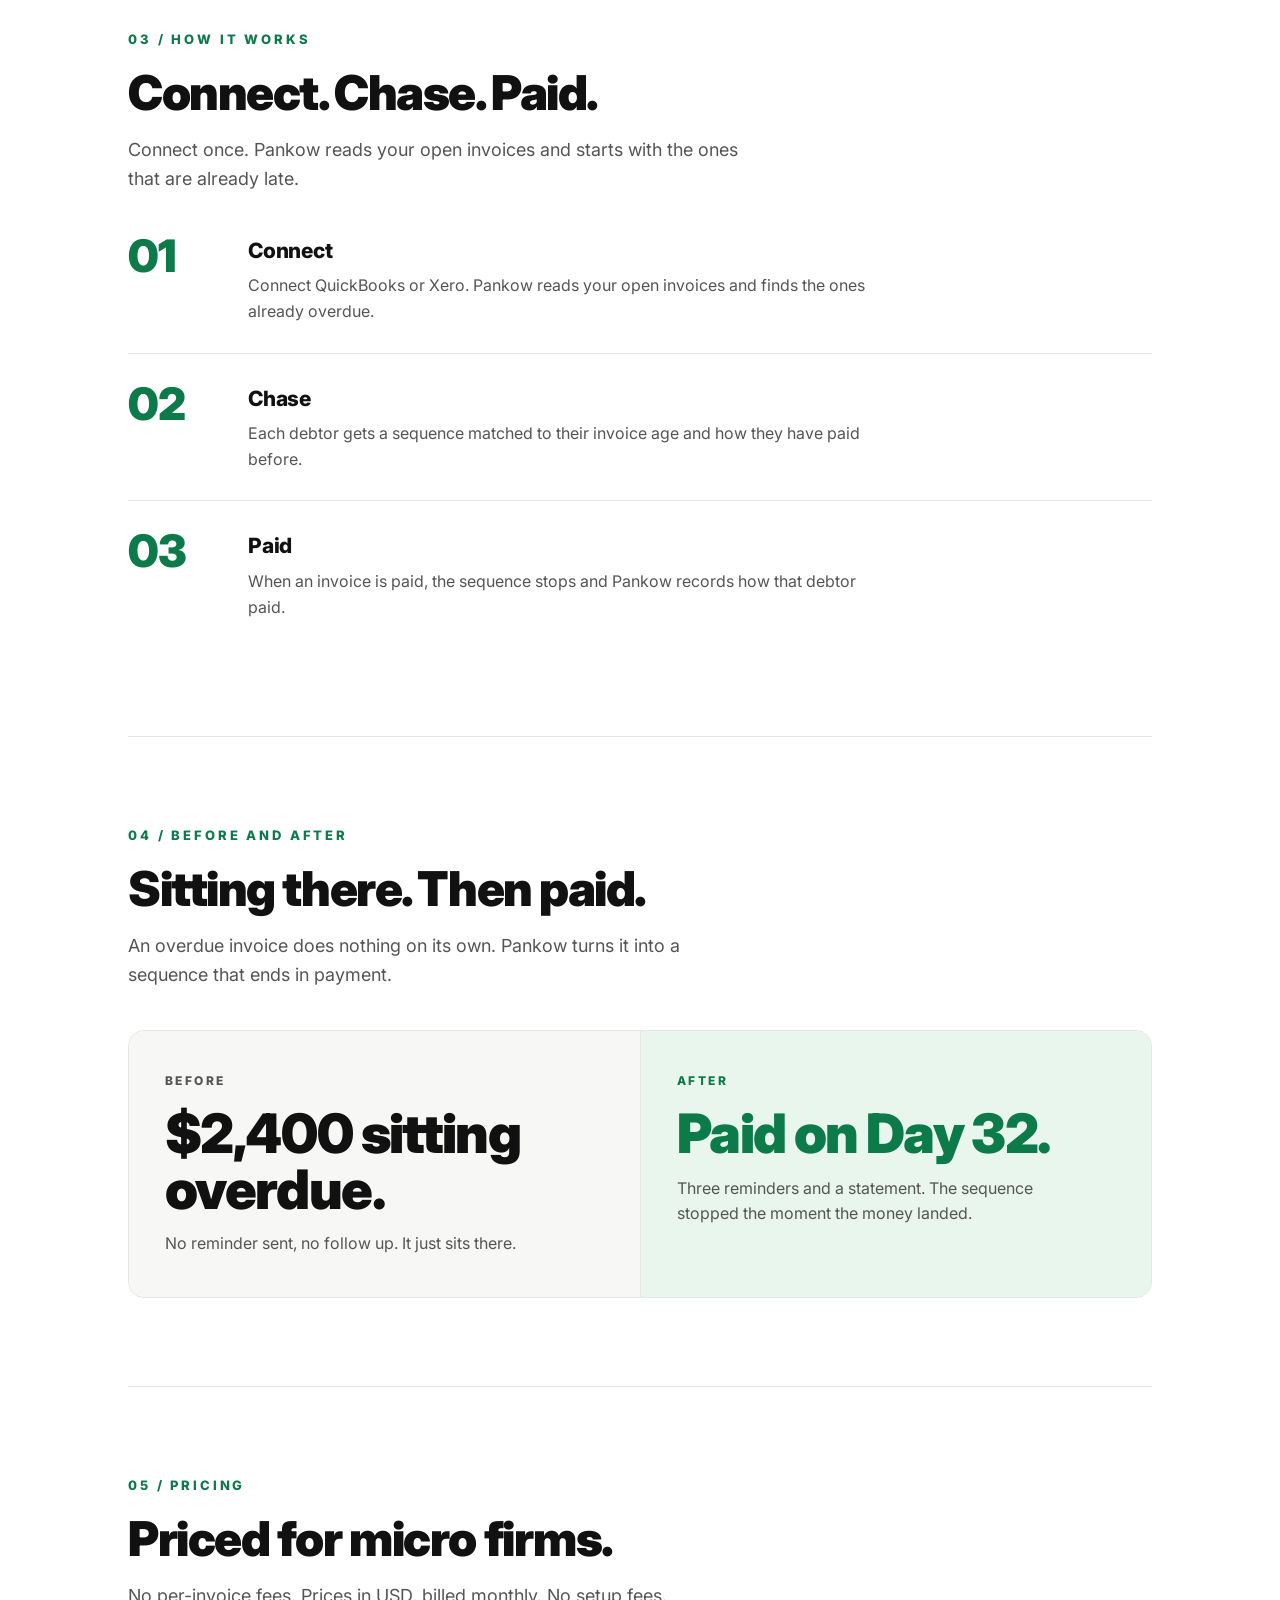
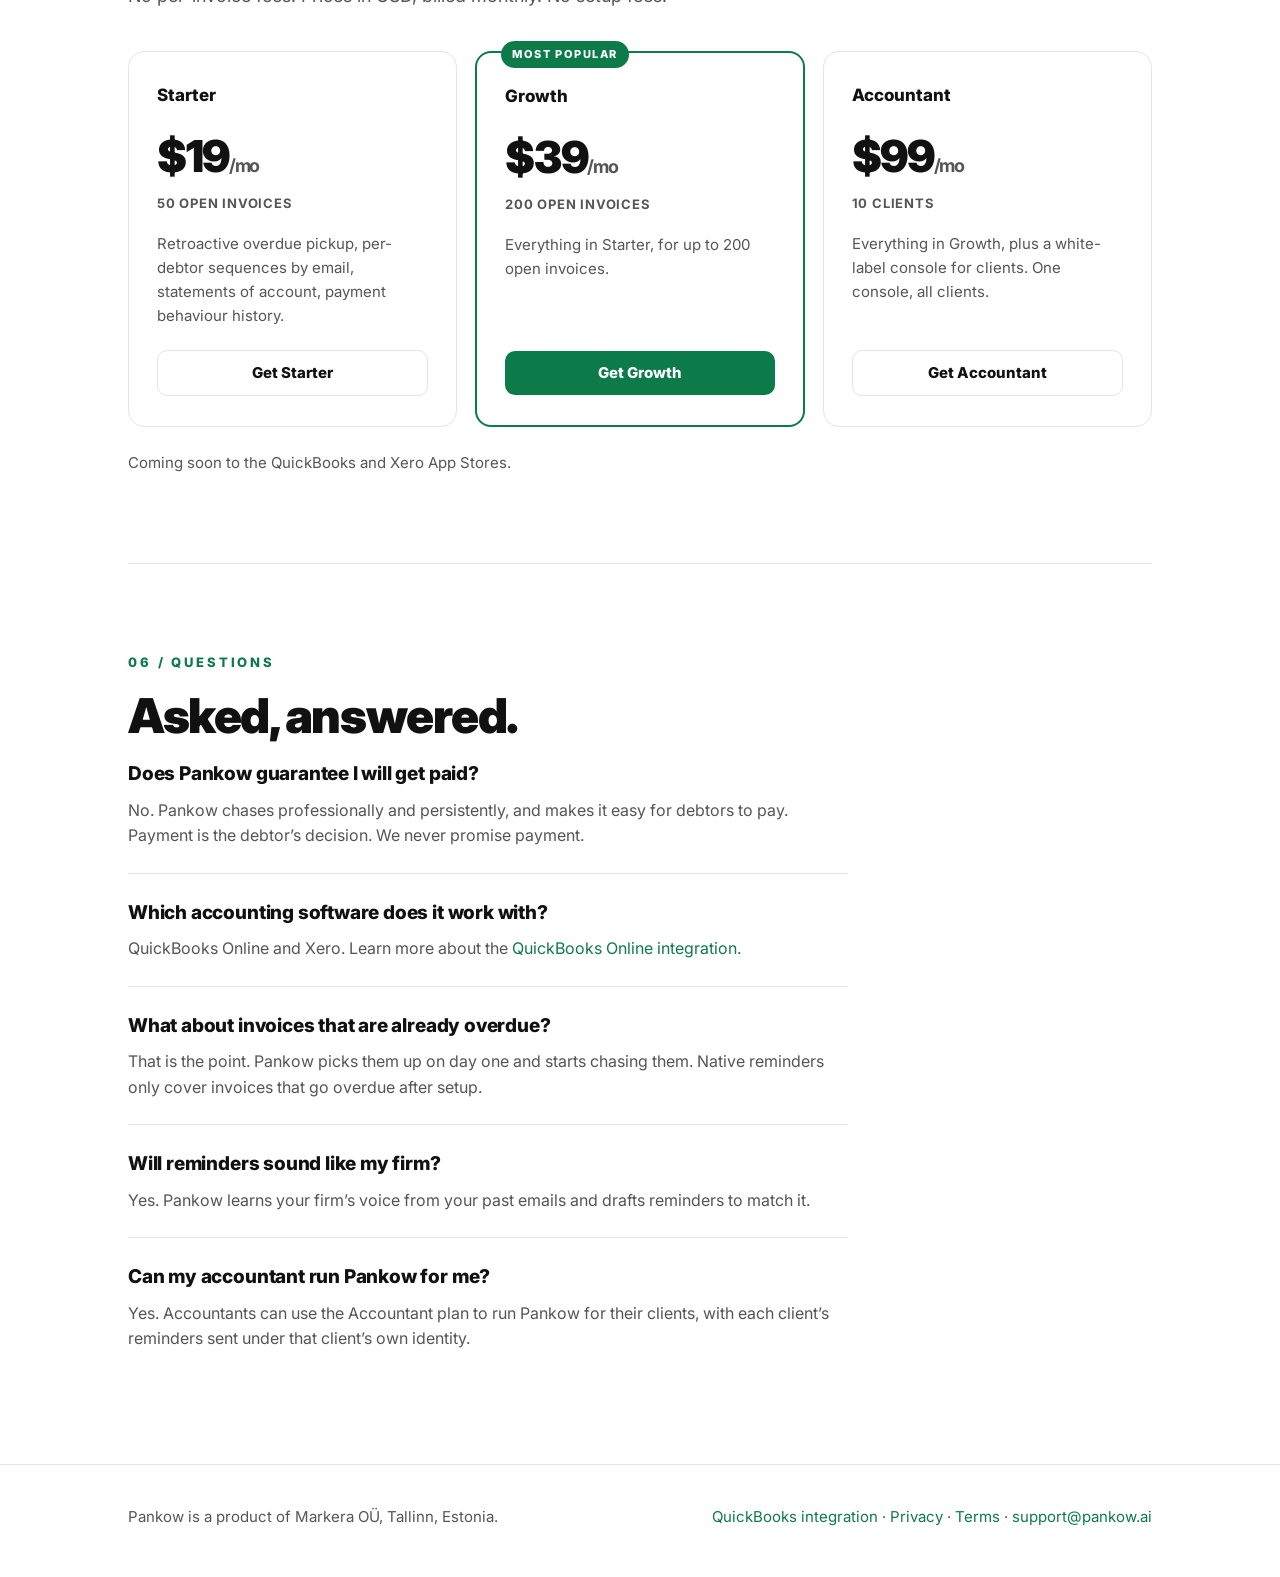
==== commit 24cd7569: "H-19: add Log in link to backend login on pankow.ai homepage" ====
--- a/index.html
+++ b/index.html
@@ -221,6 +221,7 @@
       <a href="#how">How it works</a>
       <a href="#pricing">Pricing</a>
       <a href="#faq">FAQ</a>
+      <a href="https://backend-production-8ab6.up.railway.app/login">Log in</a>
       <a class="btn" href="mailto:support@pankow.ai?subject=Pankow%20early%20access">Get early access</a>
     </nav>
   </div>
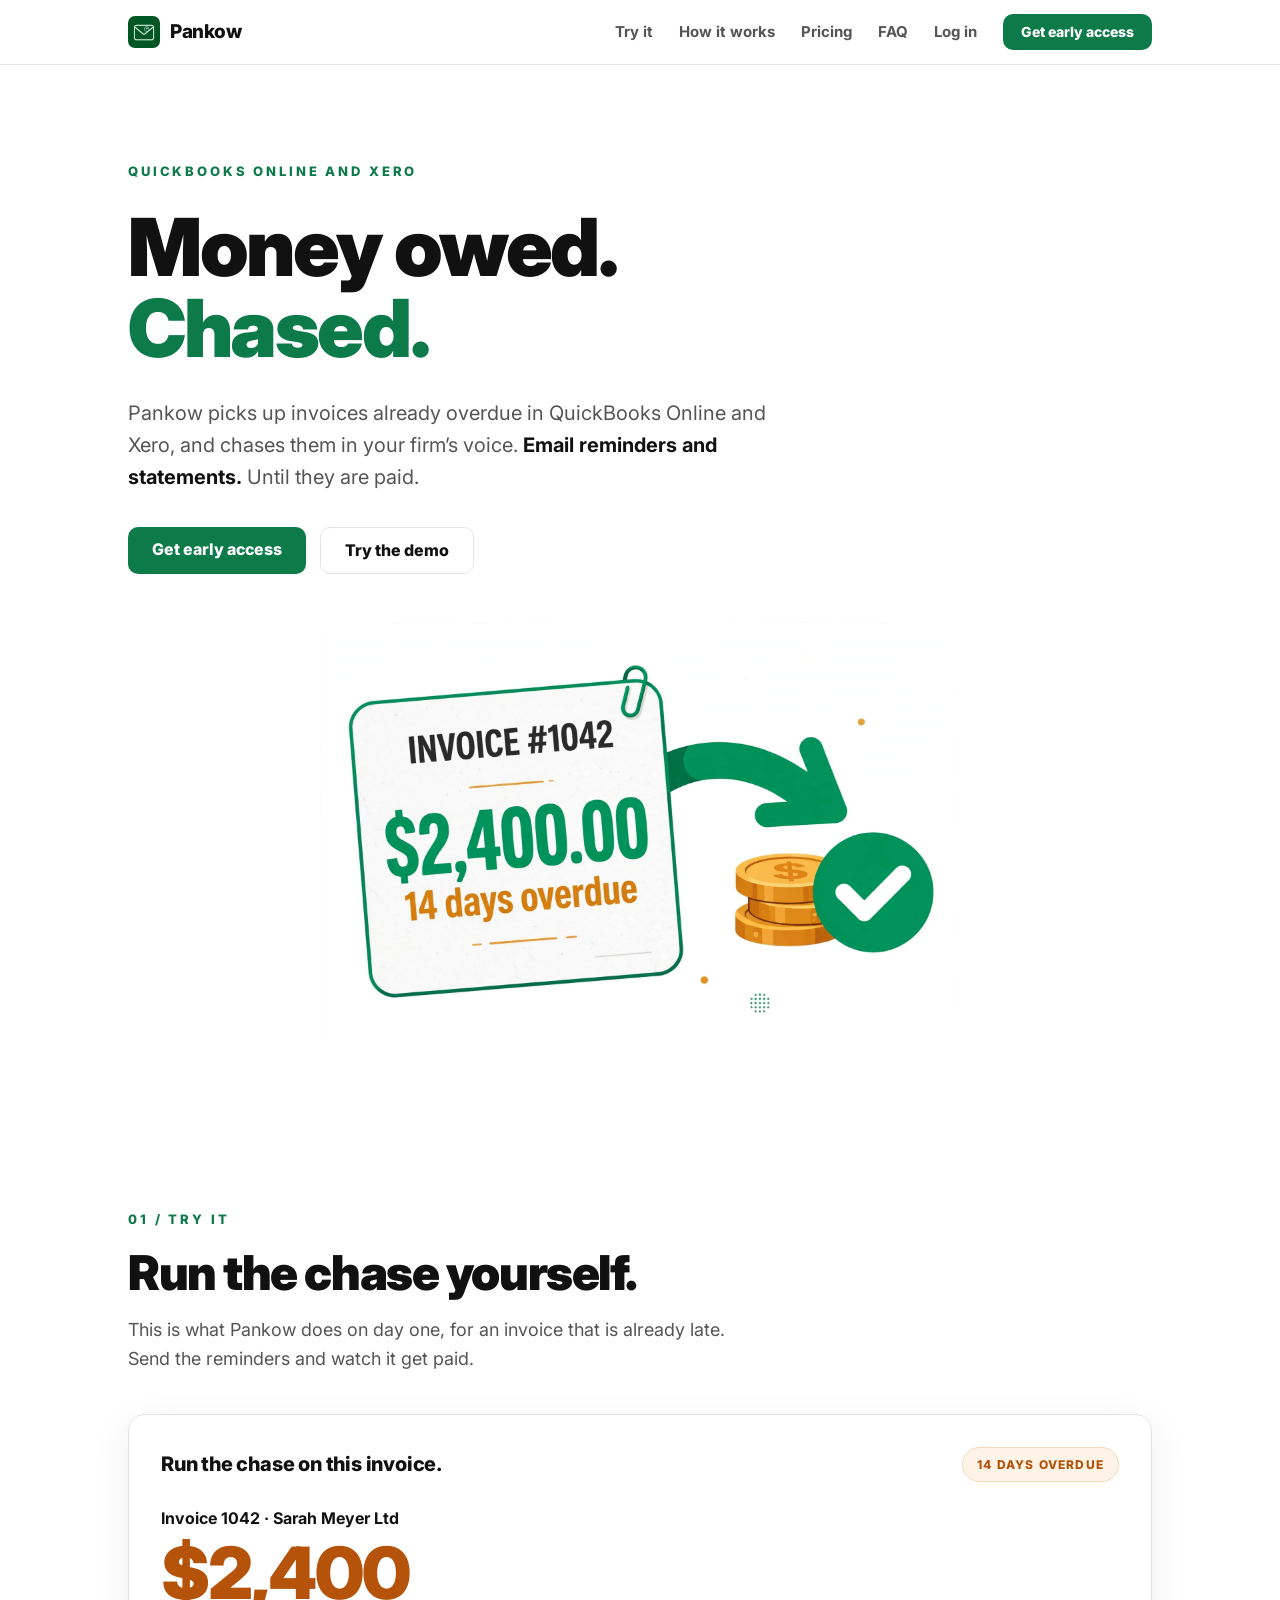
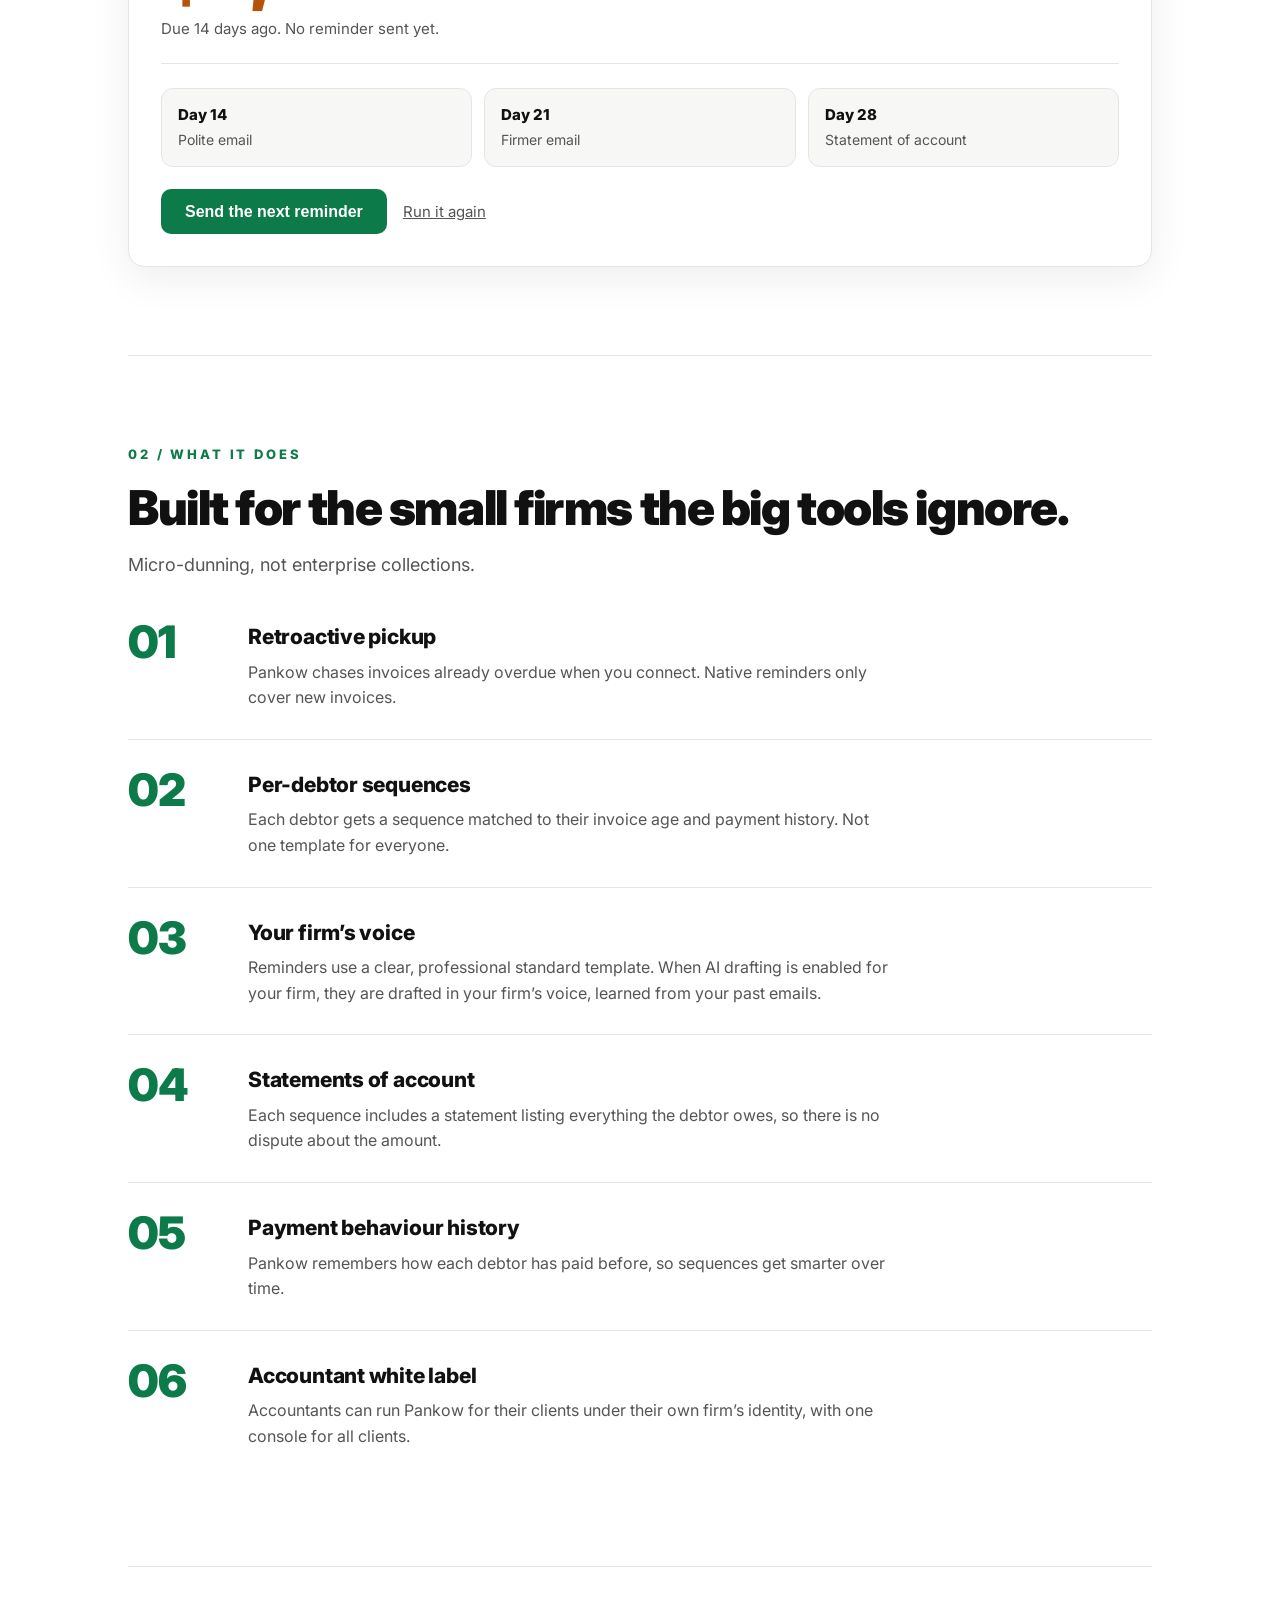
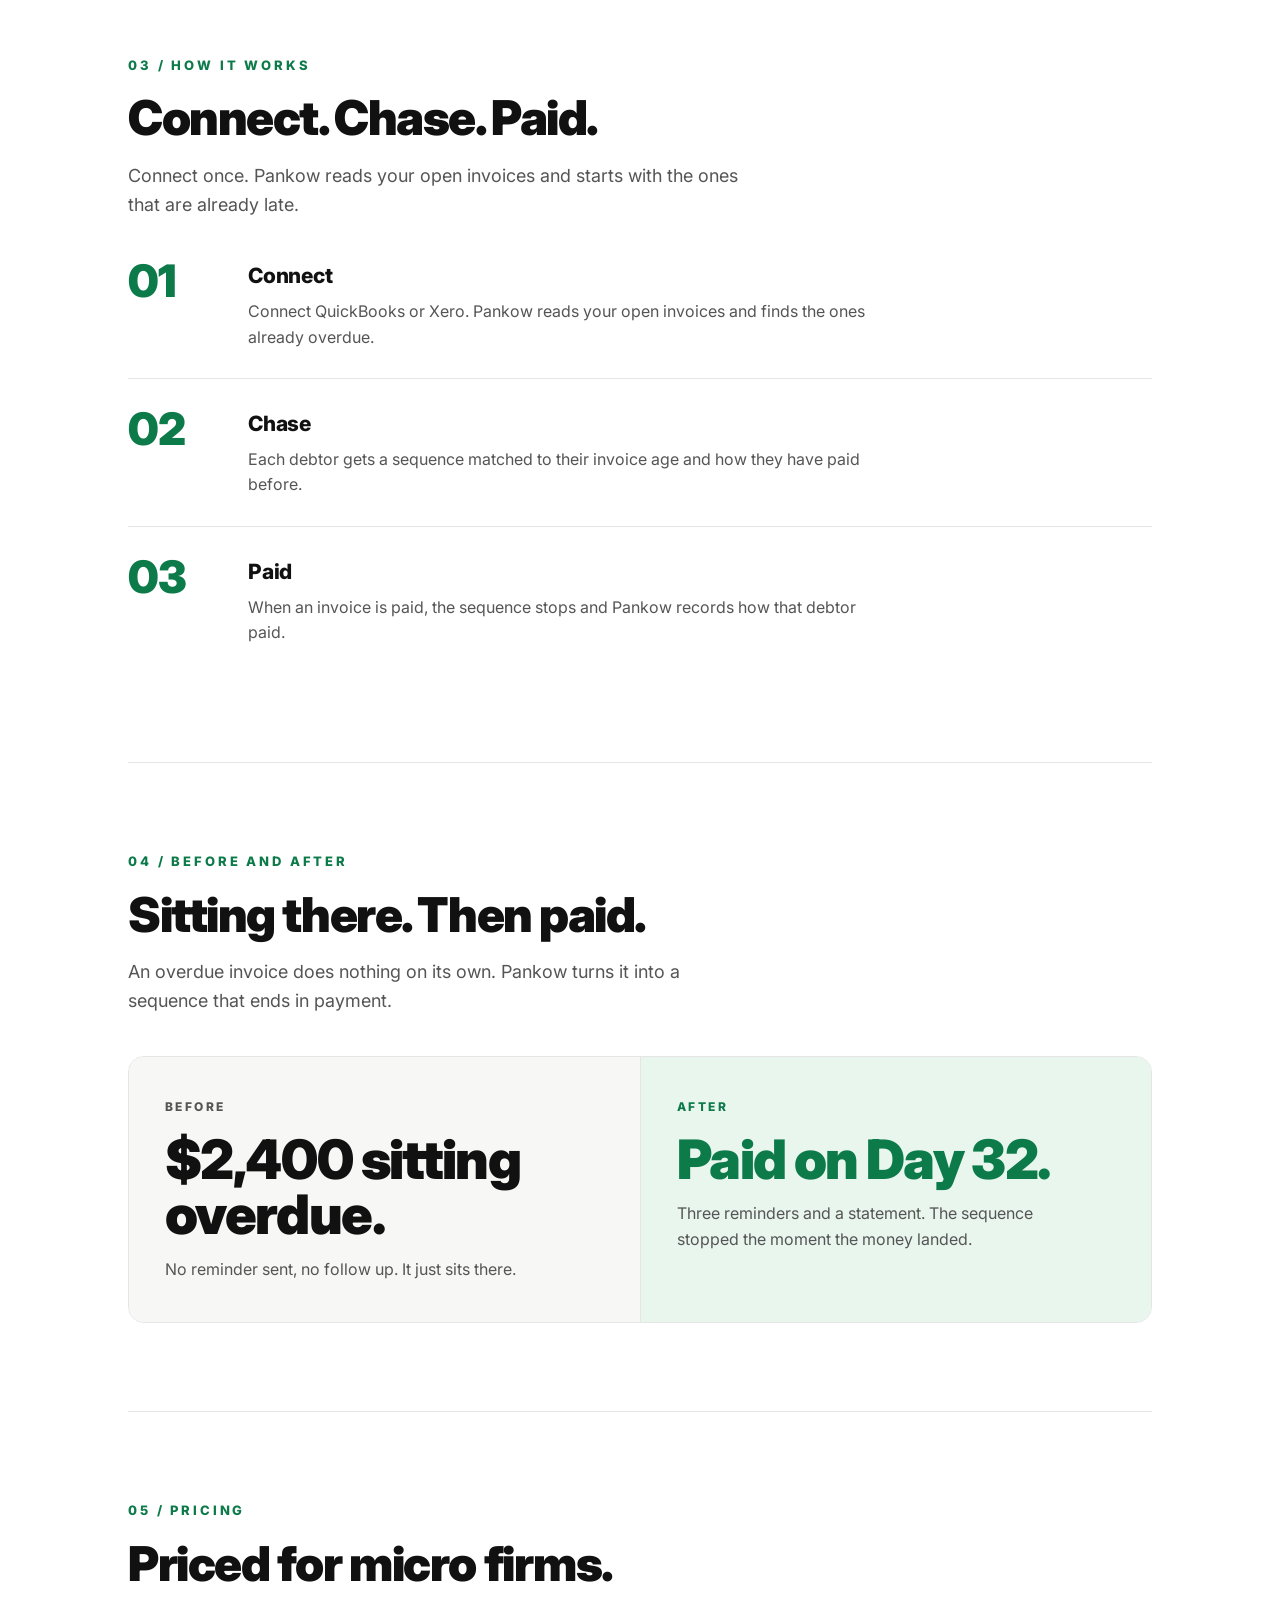
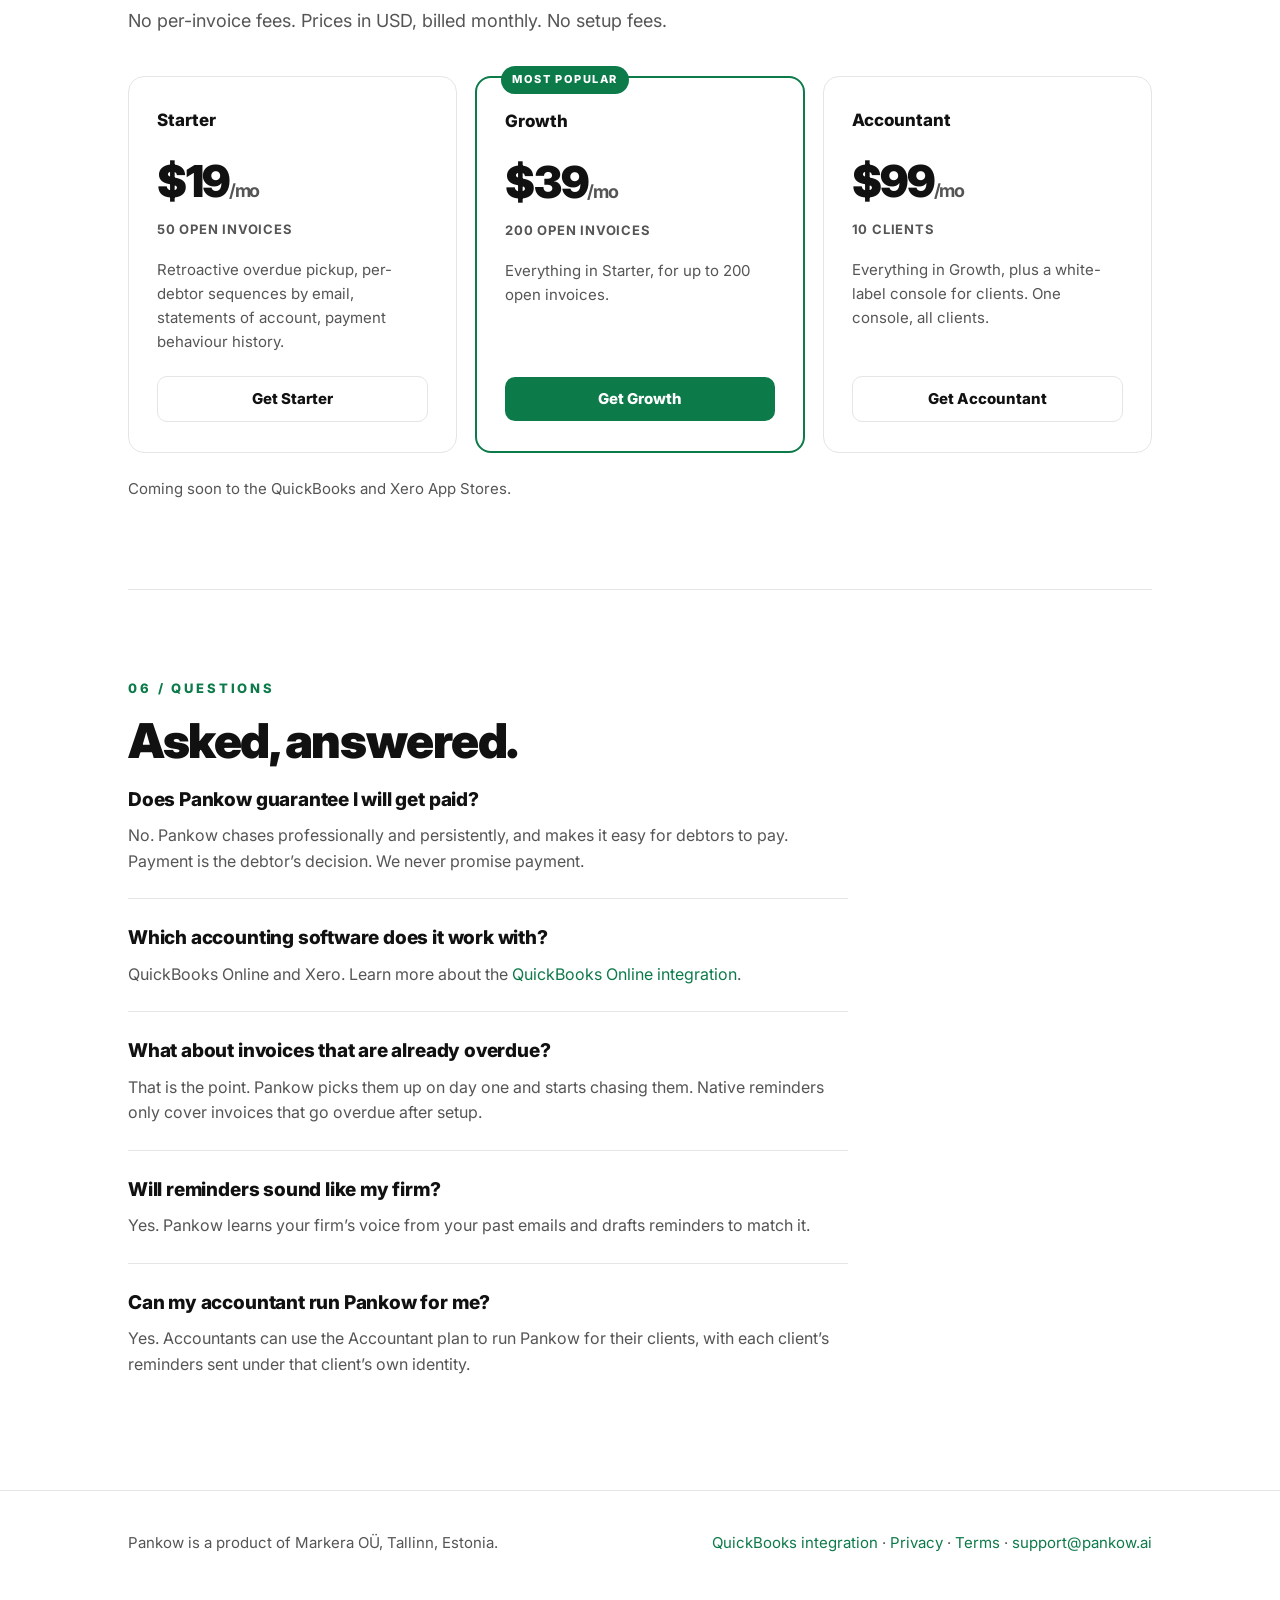
==== commit 81b7a779: "Site: reminders use standard template, AI voice only when enabled (template switch v0.2.49)" ====
--- a/index.html
+++ b/index.html
@@ -274,7 +274,7 @@
     <ol class="num-list">
       <li><span class="n">01</span><div><h3>Retroactive pickup</h3><p>Pankow chases invoices already overdue when you connect. Native reminders only cover new invoices.</p></div></li>
       <li><span class="n">02</span><div><h3>Per-debtor sequences</h3><p>Each debtor gets a sequence matched to their invoice age and payment history. Not one template for everyone.</p></div></li>
-      <li><span class="n">03</span><div><h3>Your firm&rsquo;s voice</h3><p>Reminders are drafted in your firm&rsquo;s voice, learned from your past emails.</p></div></li>
+      <li><span class="n">03</span><div><h3>Your firm&rsquo;s voice</h3><p>Reminders use a clear, professional standard template. When AI drafting is enabled for your firm, they are drafted in your firm&rsquo;s voice, learned from your past emails.</p></div></li>
       <li><span class="n">04</span><div><h3>Statements of account</h3><p>Each sequence includes a statement listing everything the debtor owes, so there is no dispute about the amount.</p></div></li>
       <li><span class="n">05</span><div><h3>Payment behaviour history</h3><p>Pankow remembers how each debtor has paid before, so sequences get smarter over time.</p></div></li>
       <li><span class="n">06</span><div><h3>Accountant white label</h3><p>Accountants can run Pankow for their clients under their own firm&rsquo;s identity, with one console for all clients.</p></div></li>
